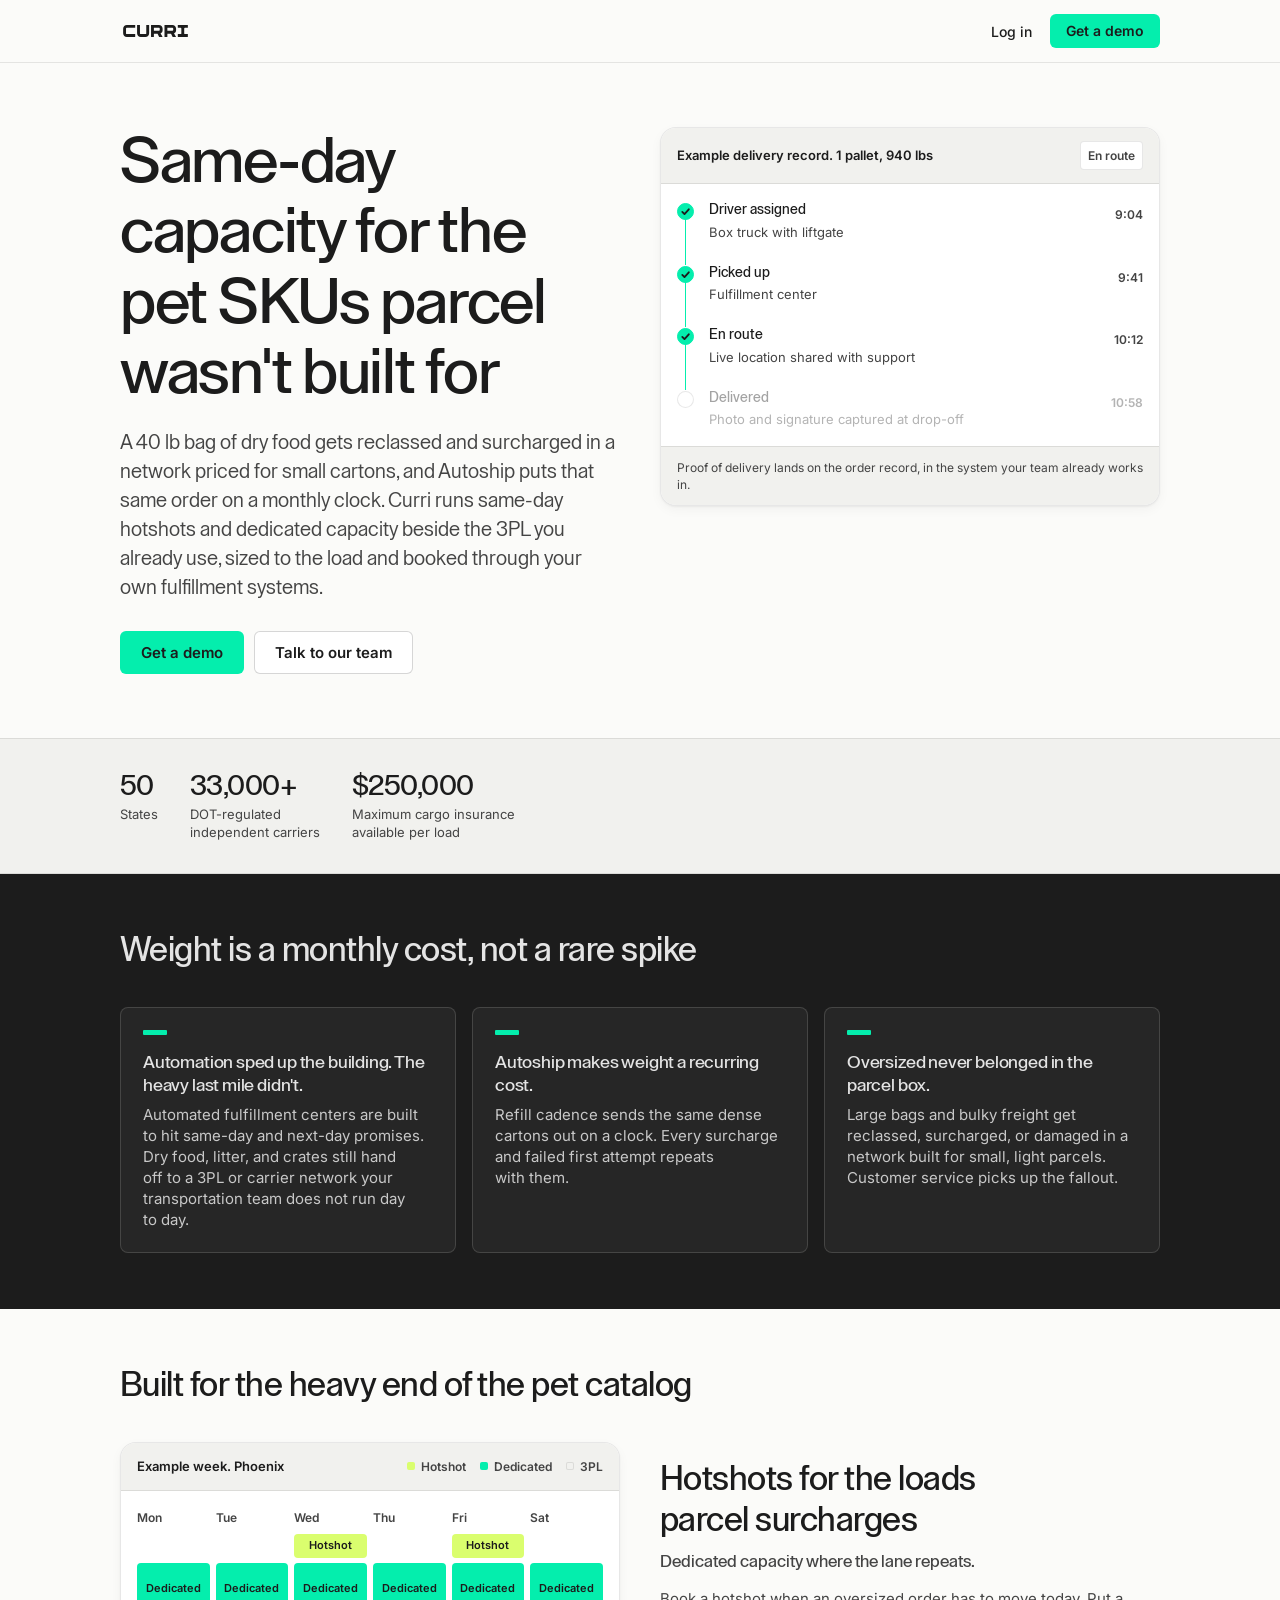
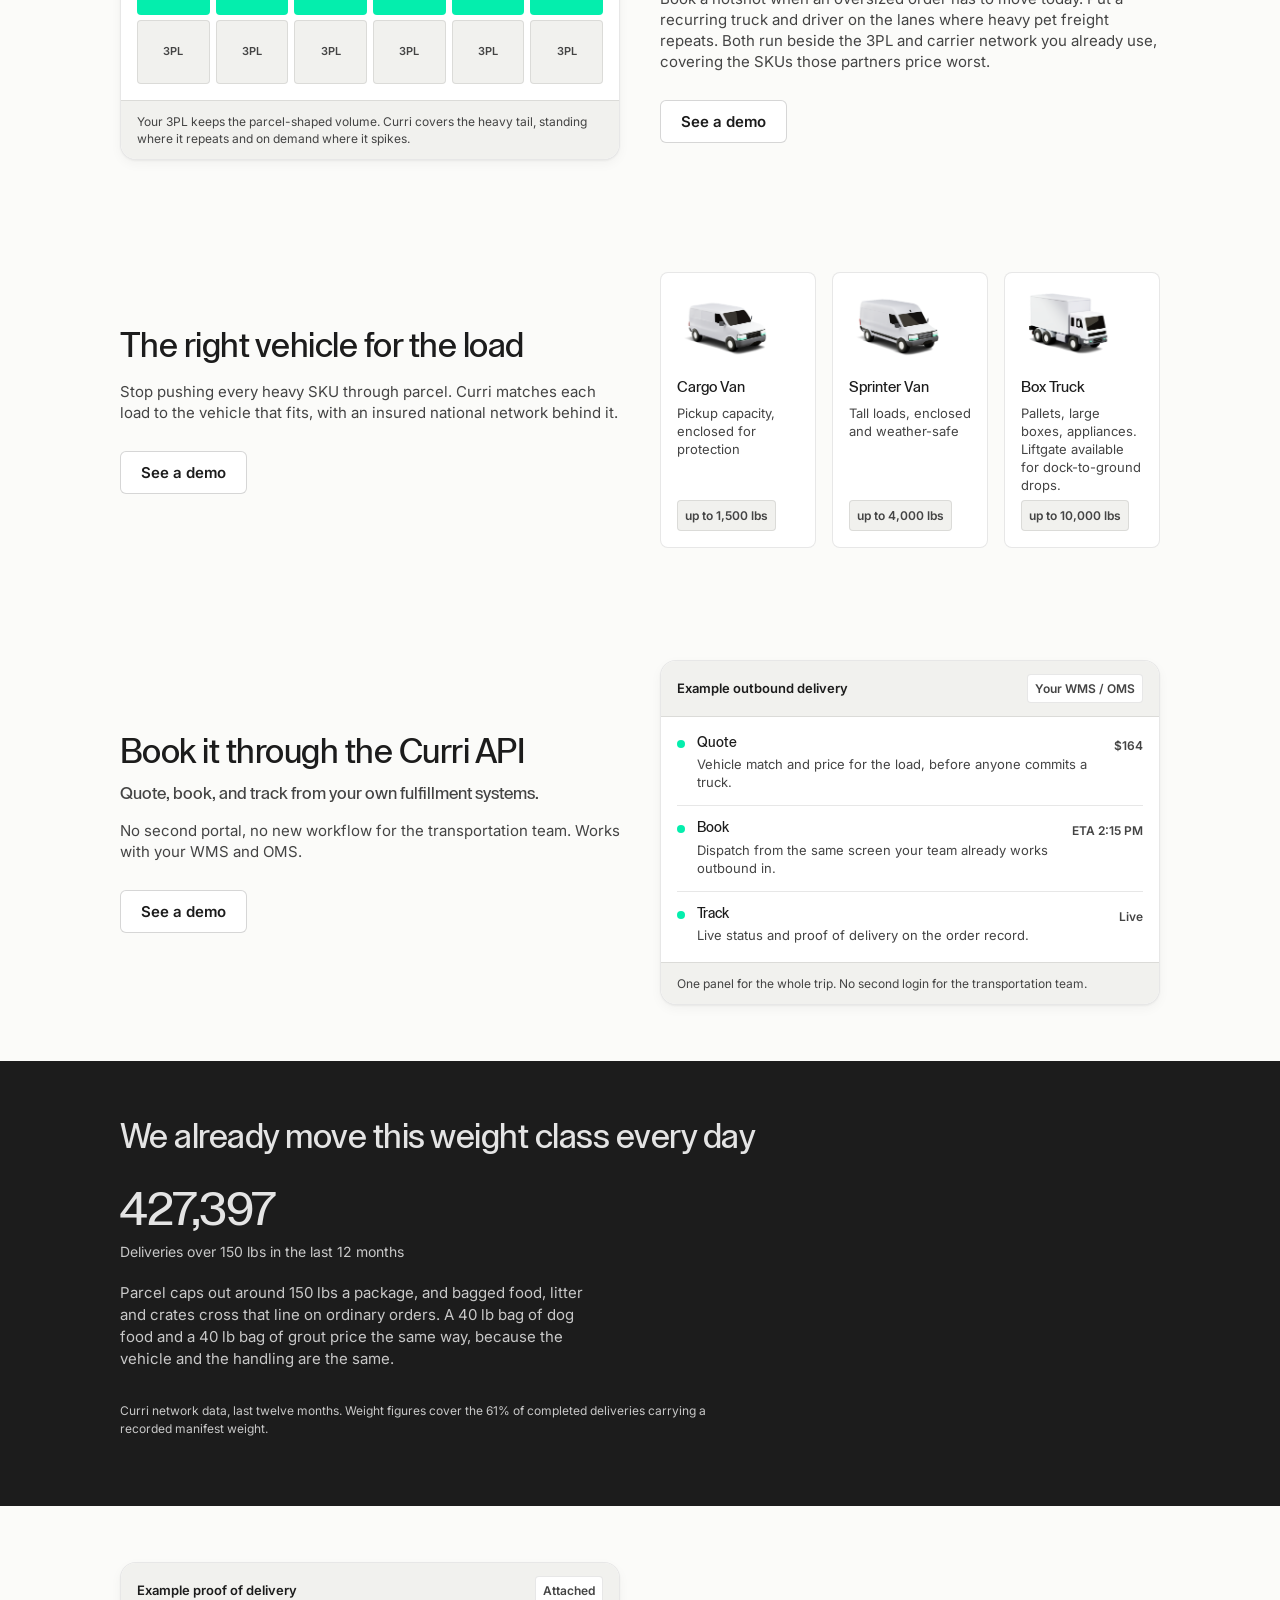
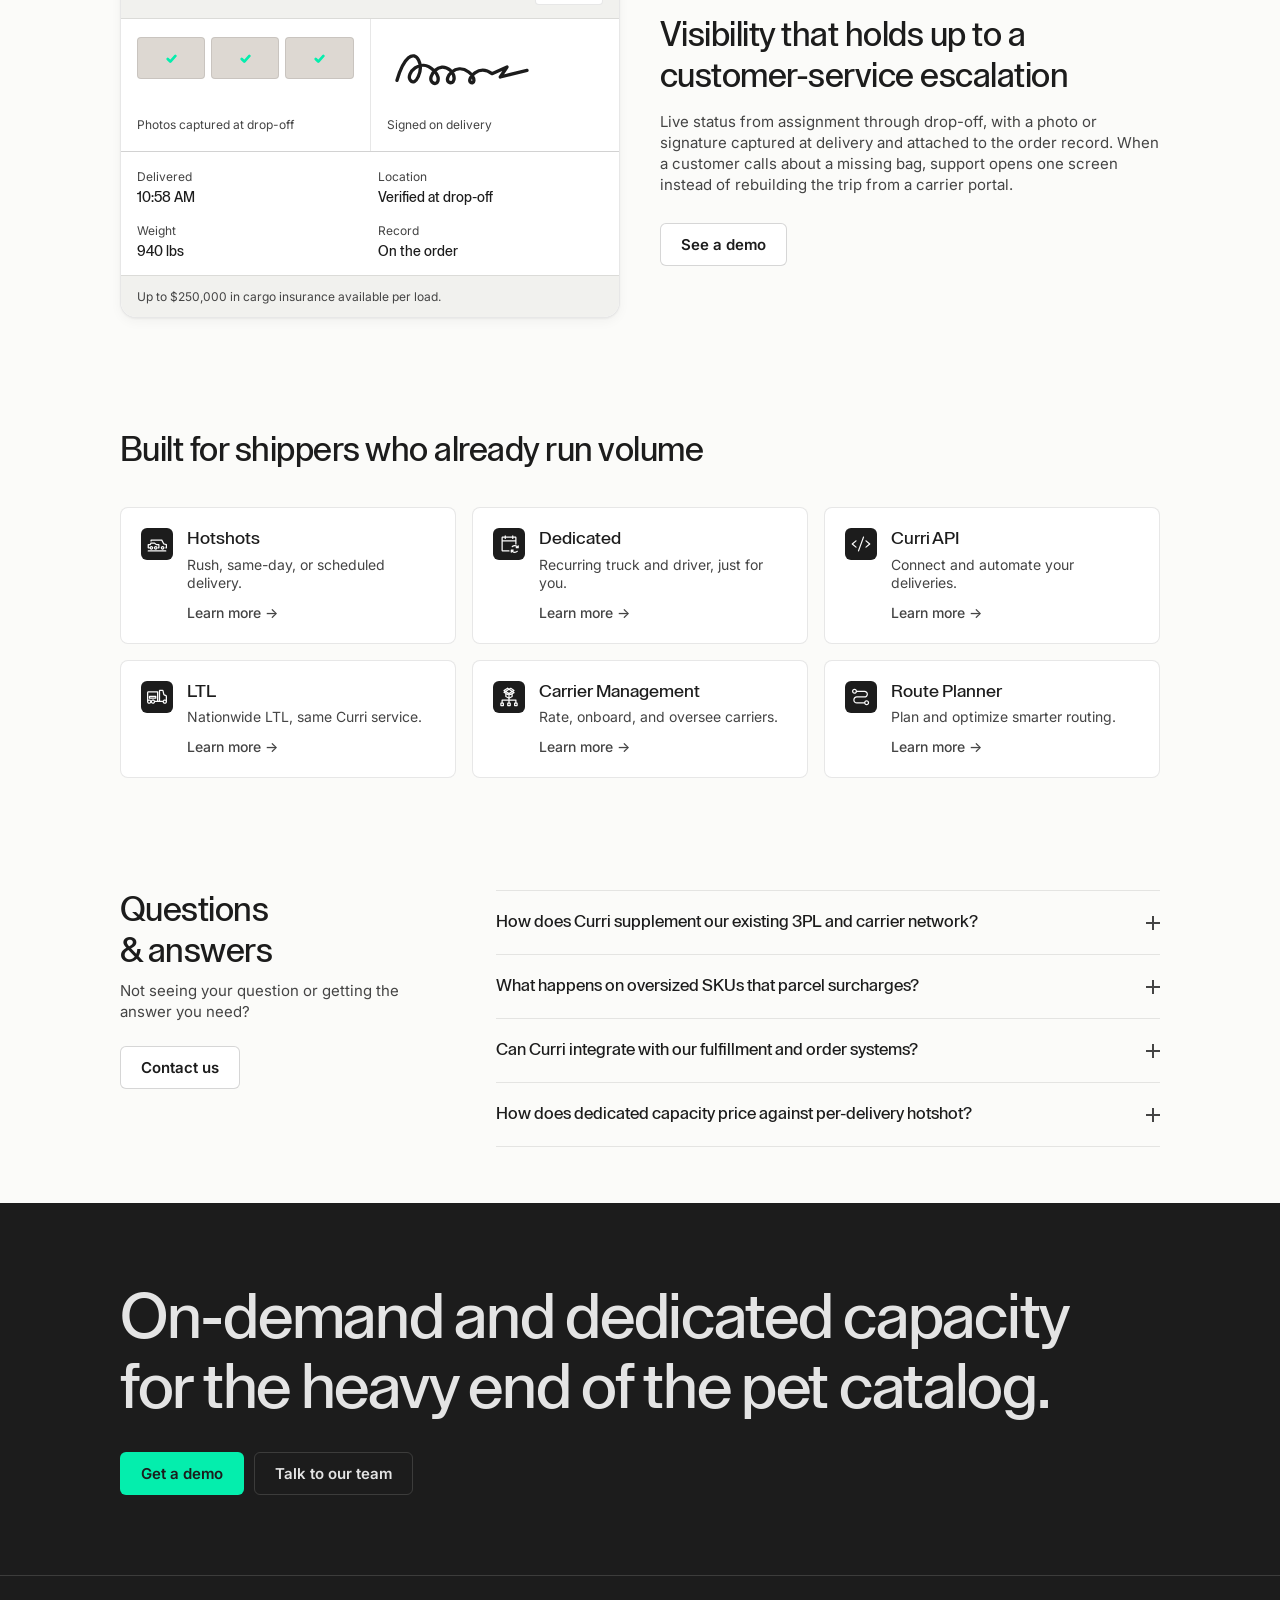
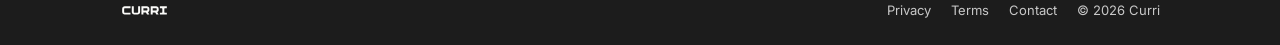
==== pet-ecommerce/index.html @ 0d507fca "Refocus the lander on three problems and three solutions Lead with Hotshots rather than Dedicated. N" ====
<!DOCTYPE html>
<html lang="en">
<head>
<meta charset="utf-8">
<meta name="viewport" content="width=device-width, initial-scale=1">
<meta name="robots" content="noindex, nofollow">
<title>Curri for pet e-commerce: capacity for dry food, litter, and crates</title>
<meta name="description" content="Hotshot and dedicated capacity beside your 3PL for dry food, litter, and crates. Curri sizes each load to the right vehicle and books through your own fulfillment systems.">
<link rel="preconnect" href="https://fonts.googleapis.com">
<link rel="preconnect" href="https://fonts.gstatic.com" crossorigin>
<link href="https://fonts.googleapis.com/css2?family=Inter:wght@400;500;600&display=swap" rel="stylesheet">
<link rel="stylesheet" href="../assets/curri.css?v=6">
<script>document.documentElement.classList.add('js');</script>
</head>
<body>

<header class="site-header">
  <div class="wrap">
    <img src="../assets/curri-logo-black.svg" alt="Curri" class="logo" />
    <div class="nav-right">
      <a href="#" class="nav-link">Log in</a>
      <a href="#demo" class="btn btn-primary btn-sm">Get a demo</a>
    </div>
  </div>
</header>

<main>

  <section class="hero wrap">
    <div class="reveal">
      <h1 class="h-display">Same-day capacity for the pet SKUs parcel wasn't built for</h1>
      <p class="lede">A 40 lb bag of dry food gets reclassed and surcharged in a network priced for small cartons, and Autoship puts that same order on a monthly clock. Curri runs same-day hotshots and dedicated capacity beside the 3PL you already use, sized to the load and booked through your own fulfillment systems.</p>
      <div class="cta-row">
        <a href="#demo" class="btn btn-primary">Get a demo</a>
        <a href="#demo" class="btn btn-secondary">Talk to our team</a>
      </div>
    </div>
    <div class="reveal" data-reveal-delay="100">
      <div class="panel delivery" data-delivery>
        <div class="panel-head">
          <span>Example delivery record. 1 pallet, 940 lbs</span>
          <span class="panel-tag delivery-state">Delivered</span>
        </div>
        <ol class="delivery-steps">
          <li class="dstep is-done">
            <span class="dmark"><svg viewBox="0 0 12 12" fill="none" stroke="currentColor" stroke-width="2" stroke-linecap="round" stroke-linejoin="round" aria-hidden="true"><path d="m2.5 6.4 2.4 2.4L9.6 3.6"/></svg></span>
            <span class="dtext"><span class="dtitle">Driver assigned</span><span class="dmeta">Box truck with liftgate</span></span>
            <span class="dtime">9:04</span>
          </li>
          <li class="dstep is-done">
            <span class="dmark"><svg viewBox="0 0 12 12" fill="none" stroke="currentColor" stroke-width="2" stroke-linecap="round" stroke-linejoin="round" aria-hidden="true"><path d="m2.5 6.4 2.4 2.4L9.6 3.6"/></svg></span>
            <span class="dtext"><span class="dtitle">Picked up</span><span class="dmeta">Fulfillment center</span></span>
            <span class="dtime">9:41</span>
          </li>
          <li class="dstep is-done">
            <span class="dmark"><svg viewBox="0 0 12 12" fill="none" stroke="currentColor" stroke-width="2" stroke-linecap="round" stroke-linejoin="round" aria-hidden="true"><path d="m2.5 6.4 2.4 2.4L9.6 3.6"/></svg></span>
            <span class="dtext"><span class="dtitle">En route</span><span class="dmeta">Live location shared with support</span></span>
            <span class="dtime">10:12</span>
          </li>
          <li class="dstep is-done">
            <span class="dmark"><svg viewBox="0 0 12 12" fill="none" stroke="currentColor" stroke-width="2" stroke-linecap="round" stroke-linejoin="round" aria-hidden="true"><path d="m2.5 6.4 2.4 2.4L9.6 3.6"/></svg></span>
            <span class="dtext"><span class="dtitle">Delivered</span><span class="dmeta">Photo and signature captured at drop-off</span></span>
            <span class="dtime">10:58</span>
          </li>
        </ol>
        <div class="panel-note">Proof of delivery lands on the order record, in the system your team already works in.</div>
      </div>
    </div>
  </section>

  <section class="trust">
    <div class="wrap">
      <div class="trust-figures reveal" data-reveal-delay="80">
        <div class="figure">
          <div class="n">50</div>
          <div class="l">States</div>
        </div>
        <div class="figure">
          <div class="n">33,000+</div>
          <div class="l">DOT-regulated<br>independent carriers</div>
        </div>
        <div class="figure">
          <div class="n">$250,000</div>
          <div class="l">Maximum cargo insurance<br>available per load</div>
        </div>
      </div>
    </div>
  </section>

  <section class="on-dark">
    <div class="wrap section">
      <h2 class="h-section reveal">Weight is a monthly cost, not a rare spike</h2>
      <div class="grid grid-3">
        <div class="card reveal" data-reveal-delay="80">
          <div class="rule"></div>
          <h3 class="h-card">Automation sped up the building. The heavy last mile didn't.</h3>
          <p class="body">Automated fulfillment centers are built to hit same-day and next-day promises. Dry food, litter, and crates still hand off to a 3PL or carrier network your transportation team does not run day to day.</p>
        </div>
        <div class="card reveal" data-reveal-delay="160">
          <div class="rule"></div>
          <h3 class="h-card">Autoship makes weight a recurring cost.</h3>
          <p class="body">Refill cadence sends the same dense cartons out on a clock. Every surcharge and failed first attempt repeats with them.</p>
        </div>
        <div class="card reveal" data-reveal-delay="240">
          <div class="rule"></div>
          <h3 class="h-card">Oversized never belonged in the parcel box.</h3>
          <p class="body">Large bags and bulky freight get reclassed, surcharged, or damaged in a network built for small, light parcels. Customer service picks up the fallout.</p>
        </div>
      </div>
    </div>
  </section>

  <section class="wrap section-lead">
    <h2 class="h-section reveal">Built for the heavy end of the pet catalog</h2>
  </section>

  <section class="wrap section-follow">
    <div class="split reverse">
      <div class="split-copy reveal">
        <h3 class="h-section">Hotshots for the loads parcel surcharges</h3>
        <p class="subline">Dedicated capacity where the lane repeats.</p>
        <p class="body">Book a hotshot when an oversized order has to move today. Put a recurring truck and driver on the lanes where heavy pet freight repeats. Both run beside the 3PL and carrier network you already use, covering the SKUs those partners price worst.</p>
        <div class="cta-row">
          <a href="#demo" class="btn btn-secondary">See a demo</a>
        </div>
      </div>
      <div class="split-media reveal" data-reveal-delay="100">
        <div class="panel">
          <div class="panel-head">
            <span>Example week. Phoenix</span>
            <span class="legend">
              <span><span class="dot dot-extra"></span>Hotshot</span>
              <span><span class="dot dot-base"></span>Dedicated</span>
              <span><span class="dot dot-muted"></span>3PL</span>
            </span>
          </div>
          <div class="schedule">
            <div class="day">
              <div class="d-label">Mon</div>
              <div class="bars"><div class="bar bar-base">Dedicated</div><div class="bar bar-muted">3PL</div></div>
            </div>
            <div class="day">
              <div class="d-label">Tue</div>
              <div class="bars"><div class="bar bar-base">Dedicated</div><div class="bar bar-muted">3PL</div></div>
            </div>
            <div class="day">
              <div class="d-label">Wed</div>
              <div class="bars"><div class="bar bar-extra">Hotshot</div><div class="bar bar-base">Dedicated</div><div class="bar bar-muted">3PL</div></div>
            </div>
            <div class="day">
              <div class="d-label">Thu</div>
              <div class="bars"><div class="bar bar-base">Dedicated</div><div class="bar bar-muted">3PL</div></div>
            </div>
            <div class="day">
              <div class="d-label">Fri</div>
              <div class="bars"><div class="bar bar-extra">Hotshot</div><div class="bar bar-base">Dedicated</div><div class="bar bar-muted">3PL</div></div>
            </div>
            <div class="day">
              <div class="d-label">Sat</div>
              <div class="bars"><div class="bar bar-base">Dedicated</div><div class="bar bar-muted">3PL</div></div>
            </div>
          </div>
          <div class="panel-note">Your 3PL keeps the parcel-shaped volume. Curri covers the heavy tail, standing where it repeats and on demand where it spikes.</div>
        </div>
      </div>
    </div>
  </section>

  <section class="wrap section">
    <div class="split">
      <div class="split-copy reveal">
        <h3 class="h-section">The right vehicle for the load</h3>
        <p class="body">Stop pushing every heavy SKU through parcel. Curri matches each load to the vehicle that fits, with an insured national network behind it.</p>
        <div class="cta-row">
          <a href="#demo" class="btn btn-secondary">See a demo</a>
        </div>
      </div>
      <div class="split-media">
        <div class="grid fleet-grid">
          <div class="fleet-card reveal" data-reveal-delay="80">
            <img class="veh" src="../assets/vehicles/van.png" alt="Cargo Van" width="500" height="500" loading="lazy" decoding="async" />
            <div class="n">Cargo Van</div>
            <div class="d">Pickup capacity, enclosed for protection</div>
            <div class="cap">up to 1,500 lbs</div>
          </div>
          <div class="fleet-card reveal" data-reveal-delay="140">
            <img class="veh" src="../assets/vehicles/sprinter.png" alt="Sprinter Van" width="500" height="500" loading="lazy" decoding="async" />
            <div class="n">Sprinter Van</div>
            <div class="d">Tall loads, enclosed and weather-safe</div>
            <div class="cap">up to 4,000 lbs</div>
          </div>
          <div class="fleet-card reveal" data-reveal-delay="200">
            <img class="veh" src="../assets/vehicles/boxtruck.png" alt="Box Truck" width="500" height="500" loading="lazy" decoding="async" />
            <div class="n">Box Truck</div>
            <div class="d">Pallets, large boxes, appliances. Liftgate available for dock-to-ground drops.</div>
            <div class="cap">up to 10,000 lbs</div>
          </div>
        </div>
      </div>
    </div>
  </section>

  <section class="wrap section">
    <div class="split">
      <div class="split-copy reveal">
        <h3 class="h-section">Book it through the Curri API</h3>
        <p class="subline">Quote, book, and track from your own fulfillment systems.</p>
        <p class="body">No second portal, no new workflow for the transportation team. Works with your WMS and OMS.</p>
        <div class="cta-row">
          <a href="#demo" class="btn btn-secondary">See a demo</a>
        </div>
      </div>
      <div class="split-media reveal" data-reveal-delay="100">
        <div class="panel">
          <div class="panel-head">
            <span>Example outbound delivery</span>
            <span class="panel-tag">Your WMS / OMS</span>
          </div>
          <div class="panel-body">
            <div class="flow-row">
              <span class="marker"></span>
              <div class="step">
                <div class="step-n">Quote</div>
                <div class="step-d">Vehicle match and price for the load, before anyone commits a truck.</div>
              </div>
              <div class="step-m">$164</div>
            </div>
            <div class="flow-row">
              <span class="marker"></span>
              <div class="step">
                <div class="step-n">Book</div>
                <div class="step-d">Dispatch from the same screen your team already works outbound in.</div>
              </div>
              <div class="step-m">ETA 2:15 PM</div>
            </div>
            <div class="flow-row">
              <span class="marker"></span>
              <div class="step">
                <div class="step-n">Track</div>
                <div class="step-d">Live status and proof of delivery on the order record.</div>
              </div>
              <div class="step-m">Live</div>
            </div>
          </div>
          <div class="panel-note">One panel for the whole trip. No second login for the transportation team.</div>
        </div>
      </div>
    </div>
  </section>

  <section class="on-dark">
    <div class="wrap section">
      <h2 class="h-section reveal">We already move this weight class every day</h2>
      <div class="proof-lead reveal" data-reveal-delay="80">
        <div class="n" data-countup>428,744</div>
        <div class="l">Deliveries over 150 lbs in the last 12 months</div>
      </div>

      <p class="proof-why reveal" data-reveal-delay="140">Parcel caps out around 150 lbs a package, and bagged food, litter and crates cross that line on ordinary orders. A 40 lb bag of dog food and a 40 lb bag of grout price the same way, because the vehicle and the handling are the same.</p>

      <p class="footnote reveal" data-reveal-delay="200">Curri network data, last twelve months. Weight figures cover the 61% of completed deliveries carrying a recorded manifest weight.</p>
    </div>
  </section>

  <section class="wrap section">
    <div class="split reverse">
      <div class="split-copy reveal">
        <h2 class="h-section">Visibility that holds up to a customer-service escalation</h2>
        <p class="body">Live status from assignment through drop-off, with a photo or signature captured at delivery and attached to the order record. When a customer calls about a missing bag, support opens one screen instead of rebuilding the trip from a carrier portal.</p>
        <div class="cta-row">
          <a href="#demo" class="btn btn-secondary">See a demo</a>
        </div>
      </div>
      <div class="split-media reveal" data-reveal-delay="100">
        <div class="panel">
          <div class="panel-head">
            <span>Example proof of delivery</span>
            <span class="panel-tag">Attached</span>
          </div>
          <div class="pod">
            <div class="pod-shot">
              <div class="pod-tiles">
                <span class="pod-tile"><svg viewBox="0 0 12 12" fill="none" stroke="currentColor" stroke-width="2.5" stroke-linecap="round" stroke-linejoin="round" aria-hidden="true"><path d="m2.5 6.4 2.4 2.4L9.6 3.6"/></svg></span>
                <span class="pod-tile"><svg viewBox="0 0 12 12" fill="none" stroke="currentColor" stroke-width="2.5" stroke-linecap="round" stroke-linejoin="round" aria-hidden="true"><path d="m2.5 6.4 2.4 2.4L9.6 3.6"/></svg></span>
                <span class="pod-tile"><svg viewBox="0 0 12 12" fill="none" stroke="currentColor" stroke-width="2.5" stroke-linecap="round" stroke-linejoin="round" aria-hidden="true"><path d="m2.5 6.4 2.4 2.4L9.6 3.6"/></svg></span>
              </div>
              <span>Photos captured at drop-off</span>
            </div>
            <div class="pod-sign">
              <svg class="pod-scrawl" viewBox="0 0 90 34" fill="none" stroke="currentColor" stroke-width="2" stroke-linecap="round" stroke-linejoin="round" aria-hidden="true">
                <path d="M 6 26 C 10 12, 16 8, 19 14 C 22 20, 17 30, 14 26 C 11 22, 20 12, 28 20 C 33 25, 30 30, 27 27 C 24 24, 31 14, 38 20 C 42 24, 40 29, 37 27 C 34 25, 41 15, 49 21 C 54 25, 52 29, 50 27 C 48 25, 55 16, 63 22 L 72 18 L 68 24 L 84 20"/>
              </svg>
              <span>Signed on delivery</span>
            </div>
          </div>
          <dl class="pod-meta">
            <div><dt>Delivered</dt><dd>10:58 AM</dd></div>
            <div><dt>Location</dt><dd>Verified at drop-off</dd></div>
            <div><dt>Weight</dt><dd>940 lbs</dd></div>
            <div><dt>Record</dt><dd>On the order</dd></div>
          </dl>
          <div class="panel-note">Up to $250,000 in cargo insurance available per load.</div>
        </div>
      </div>
    </div>
  </section>

  <section class="wrap section">
    <h2 class="h-section reveal">Built for shippers who already run volume</h2>
    <div class="grid grid-3">
      <a href="https://www.curri.com/hotshots" class="product-card reveal">
        <span class="product-icon"><img src="../assets/icons/hotshots.svg" alt="" width="20" height="20" loading="lazy" /></span>
        <span class="product-body">
          <span class="n">Hotshots</span>
          <span class="d">Rush, same-day, or scheduled delivery.</span>
          <span class="go">Learn more &rarr;</span>
        </span>
      </a>
      <a href="https://www.curri.com/dedicated" class="product-card reveal" data-reveal-delay="60">
        <span class="product-icon"><img src="../assets/icons/dedicated.svg" alt="" width="20" height="20" loading="lazy" /></span>
        <span class="product-body">
          <span class="n">Dedicated</span>
          <span class="d">Recurring truck and driver, just for you.</span>
          <span class="go">Learn more &rarr;</span>
        </span>
      </a>
      <a href="https://www.curri.com/apps" class="product-card reveal" data-reveal-delay="100">
        <span class="product-icon"><img src="../assets/icons/api.svg" alt="" width="20" height="20" loading="lazy" /></span>
        <span class="product-body">
          <span class="n">Curri API</span>
          <span class="d">Connect and automate your deliveries.</span>
          <span class="go">Learn more &rarr;</span>
        </span>
      </a>
      <a href="https://www.curri.com/ltl" class="product-card reveal" data-reveal-delay="140">
        <span class="product-icon"><img src="../assets/icons/ltl.svg" alt="" width="20" height="20" loading="lazy" /></span>
        <span class="product-body">
          <span class="n">LTL</span>
          <span class="d">Nationwide LTL, same Curri service.</span>
          <span class="go">Learn more &rarr;</span>
        </span>
      </a>
      <a href="https://www.curri.com/carrier-management" class="product-card reveal" data-reveal-delay="180">
        <span class="product-icon"><img src="../assets/icons/carrier-management.svg" alt="" width="20" height="20" loading="lazy" /></span>
        <span class="product-body">
          <span class="n">Carrier Management</span>
          <span class="d">Rate, onboard, and oversee carriers.</span>
          <span class="go">Learn more &rarr;</span>
        </span>
      </a>
      <a href="https://www.curri.com/route-planner" class="product-card reveal" data-reveal-delay="220">
        <span class="product-icon"><img src="../assets/icons/route-planner.svg" alt="" width="20" height="20" loading="lazy" /></span>
        <span class="product-body">
          <span class="n">Route Planner</span>
          <span class="d">Plan and optimize smarter routing.</span>
          <span class="go">Learn more &rarr;</span>
        </span>
      </a>
    </div>
  </section>

  <section class="wrap section">
    <div class="faq">
      <div class="faq-intro reveal">
        <h2 class="h-section">Questions &amp; answers</h2>
        <p class="body">Not seeing your question or getting the answer you need?</p>
        <div class="cta-row">
          <a href="#demo" class="btn btn-secondary">Contact us</a>
        </div>
      </div>
      <div class="faq-list reveal" data-reveal-delay="80">
        <div class="faq-item">
          <button type="button" class="faq-q" aria-expanded="false">
            <span>How does Curri supplement our existing 3PL and carrier network?</span>
            <span class="faq-sign" aria-hidden="true"></span>
          </button>
          <p class="faq-a">Curri sits beside what you already run. Use on-demand for overflow and odd-size SKUs your parcel or LTL partners price poorly, and dedicated trucks on lanes where volume is steady. You keep the 3PL relationships and stop forcing every heavy carton through them.</p>
        </div>
        <div class="faq-item">
          <button type="button" class="faq-q" aria-expanded="false">
            <span>What happens on oversized SKUs that parcel surcharges?</span>
            <span class="faq-sign" aria-hidden="true"></span>
          </button>
          <p class="faq-a">Those loads move on the vehicle that fits, from cargo van to box truck with liftgate, instead of a parcel product that reclasses them. You get a quote and ETA before the truck rolls, and proof of delivery when it lands, so support is not rebuilding the trip from carrier portals.</p>
        </div>
        <div class="faq-item">
          <button type="button" class="faq-q" aria-expanded="false">
            <span>Can Curri integrate with our fulfillment and order systems?</span>
            <span class="faq-sign" aria-hidden="true"></span>
          </button>
          <p class="faq-a">Yes. Quote, book, and track from inside your fulfillment and order systems, so the team is not jumping to another portal. Your stack stays the front door and Curri runs behind it.</p>
        </div>
        <div class="faq-item">
          <button type="button" class="faq-q" aria-expanded="false">
            <span>How does dedicated capacity price against per-delivery hotshot?</span>
            <span class="faq-sign" aria-hidden="true"></span>
          </button>
          <p class="faq-a">Hotshots cover surge and one-off heavy moves. Dedicated covers forecastable volume with a recurring truck and driver on the lanes where cost per delivery is worst. Dedicated costs more for speed and exclusivity. Most teams run both, with dedicated as the baseline and hotshots on top when a market spikes.</p>
        </div>
      </div>
    </div>
  </section>

  <section id="demo" class="on-dark closing">
    <div class="wrap">
      <h2 class="h-display reveal">On-demand and dedicated capacity for the heavy end of the pet catalog.</h2>
      <div class="cta-row reveal" data-reveal-delay="140">
        <a href="#" class="btn btn-primary">Get a demo</a>
        <a href="#" class="btn btn-secondary-dark">Talk to our team</a>
      </div>
    </div>
    <div class="site-footer">
      <div class="wrap">
        <img src="../assets/curri-logo-white.svg" alt="Curri" class="footer-logo" />
        <div class="footer-links">
          <a href="#">Privacy</a>
          <a href="#">Terms</a>
          <a href="#">Contact</a>
          <span>&copy; 2026 Curri</span>
        </div>
      </div>
    </div>
  </section>

</main>

<script src="../assets/curri.js?v=6"></script>
</body>
</html>
---- assets/curri.css ----
/* Curri landing page system.
 * Values follow brand.curri.com: two text colors per surface, teal never on
 * text, no eyebrow labels, no tracked-out type. */

@font-face {
  font-family: 'Lay Grotesk';
  src: url('./fonts/LayGrotesk-Regular.woff2') format('woff2');
  font-weight: 400;
  font-style: normal;
  font-display: swap;
}

@font-face {
  font-family: 'Lay Grotesk';
  src: url('./fonts/LayGrotesk-Medium.woff2') format('woff2');
  font-weight: 500;
  font-style: normal;
  font-display: swap;
}

@font-face {
  font-family: 'Lay Grotesk';
  src: url('./fonts/LayGrotesk-Semibold.woff2') format('woff2');
  font-weight: 600;
  font-style: normal;
  font-display: swap;
}

:root {
  --drywall: #FBFBF9;
  --blacktop: #1C1C1C;
  --teal: #04EEAD;
  --hivis: #DAFE6E;
  --cement: #8E7D6A;

  --surface: #FFFFFF;
  --surface-sunken: #F1F1EE;
  --surface-dark-raised: #262626;
  --hairline: rgba(28, 28, 28, 0.10);
  --hairline-dark: rgba(251, 251, 249, 0.14);

  --text-header: #1C1C1C;
  --text-body: #444444;
  --text-header-dark: #E4E4E4;
  --text-body-dark: #C8C8C8;

  --font-display: 'Lay Grotesk', 'Helvetica Neue', Arial, sans-serif;
  --font-body: 'Inter', system-ui, sans-serif;

  --wrap: 1088px;
  --gutter: 24px;
  --section-y: 56px;
  --radius: 16px;
  --radius-sm: 8px;
  --shadow: 0 1px 2px rgba(28, 28, 28, 0.05), 0 4px 12px rgba(28, 28, 28, 0.04);
}

* {
  box-sizing: border-box;
}

html {
  scroll-behavior: smooth;
}

body {
  margin: 0;
  background: var(--drywall);
  color: var(--text-header);
  font-family: var(--font-body);
  font-size: 15px;
  line-height: 21px;
  -webkit-font-smoothing: antialiased;
}

img {
  max-width: 100%;
}

a {
  color: var(--text-header);
  text-decoration: none;
}

h1, h2, h3 {
  font-family: var(--font-display);
  font-weight: 500;
  color: var(--text-header);
}

.wrap {
  max-width: var(--wrap);
  margin: 0 auto;
  padding-left: var(--gutter);
  padding-right: var(--gutter);
}

.section {
  padding-top: var(--section-y);
  padding-bottom: var(--section-y);
}

/* Keep anchor targets clear of the sticky header. */
section[id] {
  scroll-margin-top: 72px;
}

/* Display type. Negative tracking at display sizes only; never tracked out. */
.h-display {
  margin: 0;
  font-size: clamp(38px, 5.4vw, 64px);
  line-height: 1.1;
  letter-spacing: -0.02em;
  text-wrap: balance;
}

.h-section {
  margin: 0;
  font-size: clamp(26px, 3.2vw, 34px);
  line-height: 1.2;
  letter-spacing: -0.015em;
  text-wrap: balance;
}

.h-card {
  margin: 0;
  font-size: 18px;
  line-height: 1.25;
  letter-spacing: -0.01em;
}

/* Lay Grotesk carries large body copy; Inter handles the rest. */
.lede {
  margin: 20px 0 0;
  font-family: var(--font-display);
  font-weight: 400;
  font-size: clamp(17px, 1.6vw, 20px);
  line-height: 1.45;
  color: var(--text-body);
  max-width: 46ch;
  text-wrap: pretty;
}

.body {
  margin: 0;
  font-size: 15px;
  line-height: 21px;
  color: var(--text-body);
  text-wrap: pretty;
}

.on-dark {
  background: var(--blacktop);
  color: var(--text-header-dark);
}

.on-dark h1,
.on-dark h2,
.on-dark h3 {
  color: var(--text-header-dark);
}

.on-dark .body,
.on-dark .lede {
  color: var(--text-body-dark);
}

/* Buttons. Teal is a fill here, never type. */
.btn {
  display: inline-flex;
  align-items: center;
  gap: 8px;
  font-family: var(--font-body);
  font-size: 15px;
  font-weight: 600;
  line-height: 1;
  padding: 13px 20px;
  border-radius: 6px;
  border: 1px solid transparent;
  white-space: nowrap;
  cursor: pointer;
  transition: background-color 150ms ease-out, border-color 150ms ease-out;
}

.btn-primary {
  background: var(--teal);
  color: var(--blacktop);
}

.btn-primary:hover {
  background: #00d99d;
  color: var(--blacktop);
}

.btn-secondary {
  background: var(--surface);
  color: var(--text-header);
  border-color: rgba(28, 28, 28, 0.18);
}

.btn-secondary:hover {
  background: #F2F2EF;
}

.btn-secondary-dark {
  background: transparent;
  color: var(--text-header-dark);
  border-color: var(--hairline-dark);
}

.btn-secondary-dark:hover {
  background: var(--surface-dark-raised);
  color: var(--text-header-dark);
}

.btn-sm {
  padding: 9px 15px;
  font-size: 14px;
}

.cta-row {
  display: flex;
  flex-wrap: wrap;
  gap: 10px;
  margin-top: 28px;
}

/* Header */
.site-header {
  position: sticky;
  top: 0;
  z-index: 30;
  background: rgba(251, 251, 249, 0.92);
  backdrop-filter: blur(8px);
  border-bottom: 1px solid var(--hairline);
  transition: box-shadow 200ms ease-out;
}

.site-header.is-stuck {
  box-shadow: var(--shadow);
}

.site-header .wrap {
  padding-top: 14px;
  padding-bottom: 14px;
  display: flex;
  align-items: center;
  justify-content: space-between;
  gap: 24px;
}

/* Clearspace around the wordmark is the height of its own "i" — ~10% of the
 * mark's height. Padding here keeps that clear at the sticky edge. */
.logo {
  height: 20px;
  width: auto;
  display: block;
  padding: 2px 0;
}

.nav-right {
  display: flex;
  align-items: center;
  gap: 18px;
}

.nav-link {
  font-size: 14px;
  font-weight: 500;
  color: var(--text-header);
}

/* Hero */
.hero {
  display: grid;
  grid-template-columns: 1fr;
  gap: 40px;
  align-items: center;
  padding-top: 64px;
  padding-bottom: 64px;
}

@media (min-width: 900px) {
  .hero {
    grid-template-columns: 1fr 1fr;
    align-items: start;
  }
}

.media {
  position: relative;
  width: 100%;
  aspect-ratio: 639 / 464;
  border-radius: var(--radius);
  overflow: hidden;
  border: 1px solid var(--hairline);
  background: var(--surface-sunken);
}

.hero .media {
  aspect-ratio: 751 / 464;
}

.media-note {
  position: absolute;
  inset: 0;
  display: flex;
  flex-direction: column;
  align-items: center;
  justify-content: center;
  gap: 8px;
  padding: 28px;
  text-align: center;
  color: var(--text-body);
  font-size: 13px;
  line-height: 19px;
}

/* Trust strip */
.trust {
  background: var(--surface-sunken);
  border-top: 1px solid var(--hairline);
  border-bottom: 1px solid var(--hairline);
}

.trust .wrap {
  padding-top: 32px;
  padding-bottom: 32px;
  display: flex;
  flex-wrap: wrap;
  align-items: center;
  justify-content: space-between;
  gap: 24px;
}

.trust-claim {
  font-family: var(--font-display);
  font-weight: 500;
  font-size: clamp(18px, 2vw, 22px);
  line-height: 1.3;
  letter-spacing: -0.01em;
  max-width: 34ch;
}

.trust-figures {
  display: flex;
  flex-wrap: wrap;
  gap: 32px;
}

.figure .n {
  font-family: var(--font-display);
  font-weight: 500;
  font-size: 28px;
  line-height: 1.1;
  letter-spacing: -0.02em;
}

.figure .l {
  margin-top: 4px;
  font-size: 13px;
  line-height: 18px;
  color: var(--text-body);
}

/* Card grids */
.grid {
  display: grid;
  gap: 16px;
  margin-top: 36px;
}

.grid-3 {
  grid-template-columns: repeat(auto-fit, minmax(260px, 1fr));
}

.grid-4 {
  grid-template-columns: repeat(auto-fit, minmax(200px, 1fr));
}

.card {
  background: var(--surface);
  border: 1px solid var(--hairline);
  border-radius: var(--radius-sm);
  padding: 22px;
}

.on-dark .card {
  background: var(--surface-dark-raised);
  border-color: var(--hairline-dark);
}

.card .h-card + .body {
  margin-top: 8px;
}

.rule {
  width: 24px;
  height: 5px;
  border-radius: 1px;
  background: var(--teal);
  margin-bottom: 16px;
}

/* Two-column content blocks */
.split {
  display: grid;
  grid-template-columns: 1fr;
  gap: 40px;
  align-items: center;
}

@media (min-width: 900px) {
  .split {
    grid-template-columns: 1fr 1fr;
  }

  .split.reverse .split-media {
    order: -1;
  }
}

.split-copy .body {
  margin-top: 14px;
}

/* Product name under a block heading, e.g. "Curri Dedicated". Reads as a
 * definition of the product, not an eyebrow, so it sits below the heading. */
.split-copy .subline {
  margin: 10px 0 0;
  font-family: var(--font-display);
  font-weight: 500;
  font-size: 17px;
  line-height: 1.35;
  color: var(--text-body);
}

/* Group heading above the three solution blocks, plus the first block beneath
 * it. Together they span one section's worth of padding, so the heading does
 * not float in the middle of a full gap. */
.section-lead {
  padding-top: var(--section-y);
  padding-bottom: 36px;
}

.section-follow {
  padding-bottom: var(--section-y);
}

/* Fleet cards. Three across inside the split's media column, stacking to two
 * and then one as the column narrows. */
.fleet-grid {
  margin-top: 0;
  grid-template-columns: repeat(3, 1fr);
}

@media (max-width: 1080px) {
  .fleet-grid {
    grid-template-columns: repeat(auto-fit, minmax(180px, 1fr));
  }
}

.fleet-card {
  background: var(--surface);
  border: 1px solid var(--hairline);
  border-radius: var(--radius-sm);
  padding: 16px;
  display: flex;
  flex-direction: column;
  gap: 6px;
  min-height: 140px;
}

/* Curri's own vehicle renders, copied from the marketing site rather than
 * redrawn. The source art is square with generous padding, so it is scaled up
 * and clipped to fill the card's image band. */
.veh {
  display: block;
  width: 118px;
  height: 88px;
  object-fit: cover;
  object-position: center 52%;
  margin: -6px 0 2px -10px;
}

.fleet-card .n {
  font-family: var(--font-display);
  font-weight: 500;
  font-size: 15px;
  line-height: 1.25;
}

.fleet-card .d {
  font-size: 13px;
  line-height: 18px;
  color: var(--text-body);
  flex: 1;
}

.fleet-card .cap {
  font-size: 12px;
  font-weight: 600;
  color: var(--text-body);
  background: var(--surface-sunken);
  border: 1px solid var(--hairline);
  border-radius: 4px;
  padding: 4px 7px;
  align-self: flex-start;
  white-space: nowrap;
}

/* Product surfaces — schedule + booking flow mocks */
.panel {
  background: var(--surface);
  border: 1px solid var(--hairline);
  border-radius: var(--radius);
  overflow: hidden;
  box-shadow: var(--shadow);
}

.panel-head {
  display: flex;
  align-items: center;
  justify-content: space-between;
  gap: 12px;
  flex-wrap: wrap;
  padding: 13px 16px;
  border-bottom: 1px solid var(--hairline);
  background: var(--surface-sunken);
  font-size: 13px;
  font-weight: 600;
}

.panel-tag {
  font-size: 12px;
  font-weight: 600;
  color: var(--text-body);
  background: var(--surface);
  border: 1px solid var(--hairline);
  border-radius: 4px;
  padding: 3px 7px;
  white-space: nowrap;
}

.panel-body {
  padding: 4px 16px;
}

.flow-row {
  display: flex;
  align-items: flex-start;
  gap: 12px;
  padding: 14px 0;
  border-bottom: 1px solid var(--hairline);
}

.flow-row:last-of-type {
  border-bottom: 0;
}

.flow-row .step {
  flex: 1;
  min-width: 0;
}

.flow-row .step-n {
  font-family: var(--font-display);
  font-weight: 500;
  font-size: 14px;
  line-height: 1.25;
}

.flow-row .step-d {
  margin-top: 3px;
  font-size: 13px;
  line-height: 18px;
  color: var(--text-body);
}

.flow-row .step-m {
  font-size: 12px;
  font-weight: 600;
  color: var(--text-body);
  white-space: nowrap;
}

.marker {
  width: 8px;
  height: 8px;
  border-radius: 999px;
  background: var(--teal);
  flex: 0 0 auto;
  margin-top: 5px;
}

.panel-note {
  padding: 12px 16px;
  font-size: 12px;
  line-height: 17px;
  color: var(--text-body);
  border-top: 1px solid var(--hairline);
  background: var(--surface-sunken);
}

/* Dedicated week schedule */
.schedule {
  display: grid;
  grid-template-columns: repeat(6, minmax(0, 1fr));
  gap: 6px;
  padding: 16px;
}

.day .d-label {
  font-size: 12px;
  font-weight: 600;
  color: var(--text-body);
  margin-bottom: 6px;
}

.day {
  display: flex;
  flex-direction: column;
}

/* Bars hang from the bottom of the column so the 3PL baseline lines up across
 * the week and Curri's capacity reads as stacked on top of it. */
.day .bars {
  display: flex;
  flex-direction: column;
  gap: 5px;
  margin-top: auto;
}

.bar {
  border-radius: 4px;
  display: flex;
  align-items: center;
  justify-content: center;
  font-size: 11px;
  font-weight: 600;
  transform: scaleY(0);
  transform-origin: bottom center;
  transition: transform 500ms cubic-bezier(0.22, 0.61, 0.36, 1);
}

.is-visible .bar {
  transform: scaleY(1);
}

/* Bars grow left to right across the week. */
.day:nth-child(2) .bar { transition-delay: 60ms; }
.day:nth-child(3) .bar { transition-delay: 120ms; }
.day:nth-child(4) .bar { transition-delay: 180ms; }
.day:nth-child(5) .bar { transition-delay: 240ms; }
.day:nth-child(6) .bar { transition-delay: 300ms; }

.bar-base {
  height: 52px;
  background: var(--teal);
  color: var(--blacktop);
}

.bar-extra {
  height: 24px;
  background: var(--hivis);
  color: var(--blacktop);
}

/* The 3PL baseline. Deliberately the tallest bar and the only unbranded one:
 * the partner network keeps the bulk of the week, and Curri sits on top of it
 * rather than replacing it. */
.bar-muted {
  height: 64px;
  background: var(--surface-sunken);
  border: 1px solid var(--hairline);
  color: var(--text-body);
}

/* Below this the columns are too narrow for a label to sit inside a bar, so
 * the legend carries the key on its own. The text stays in the DOM. */
@media (max-width: 1023px) {
  .bar {
    font-size: 0;
  }
}

.legend {
  display: flex;
  flex-wrap: wrap;
  gap: 14px;
  font-size: 12px;
  color: var(--text-body);
}

.legend span {
  display: inline-flex;
  align-items: center;
  gap: 6px;
}

.dot {
  width: 8px;
  height: 8px;
  border-radius: 2px;
  display: inline-block;
}

.dot-base {
  background: var(--teal);
}

.dot-extra {
  background: var(--hivis);
}

.dot-muted {
  background: var(--surface-sunken);
  border: 1px solid var(--hairline);
}

/* Weight-class proof */
.proof-lead {
  margin-top: 28px;
  max-width: 40ch;
}

.proof-lead .n {
  font-family: var(--font-display);
  font-weight: 500;
  font-size: clamp(34px, 4vw, 46px);
  line-height: 1.05;
  letter-spacing: -0.025em;
}

.proof-lead .l {
  margin-top: 8px;
  font-size: 14px;
  line-height: 20px;
  color: var(--text-body-dark);
}

.footnote {
  margin-top: 32px;
  font-size: 12px;
  line-height: 18px;
  color: var(--text-body-dark);
  max-width: 78ch;
}

.on-light .footnote {
  color: var(--text-body);
}

/* Proof-of-delivery record. Deliberately not another marker list — the hero
 * already shows the progress timeline, so this shows the artifact instead. */
.pod {
  display: grid;
  grid-template-columns: 1fr 1fr;
  gap: 1px;
  background: var(--hairline);
  border-bottom: 1px solid var(--hairline);
}

.pod-shot,
.pod-sign {
  background: var(--surface);
  padding: 18px 16px;
  display: flex;
  flex-direction: column;
  gap: 10px;
  align-items: flex-start;
  justify-content: space-between;
  min-height: 132px;
  font-size: 12px;
  line-height: 17px;
  color: var(--text-body);
}

/* Filled tiles rather than an empty frame. Per Curri's own Paperwork surface:
 * a placeholder promises something will arrive, which makes the card read as a
 * form being filled in instead of a finished record. These are the photos. */
.pod-tiles {
  display: flex;
  gap: 6px;
  width: 100%;
}

.pod-tile {
  flex: 1;
  height: 42px;
  border-radius: 4px;
  border: 1px solid var(--hairline);
  background: color-mix(in srgb, var(--cement) 30%, var(--surface));
  display: flex;
  align-items: center;
  justify-content: center;
}

/* Stroked as a graphic, not inherited as a text colour — teal never sets type. */
.pod-tile svg {
  width: 13px;
  height: 13px;
  stroke: var(--teal);
}

.pod-scrawl {
  width: 100%;
  max-width: 150px;
  height: auto;
  color: var(--blacktop);
}

.pod-meta {
  margin: 0;
  padding: 14px 16px;
  display: grid;
  grid-template-columns: 1fr 1fr;
  gap: 12px 16px;
}

.pod-meta div {
  min-width: 0;
}

.pod-meta dt {
  font-size: 12px;
  color: var(--text-body);
}

.pod-meta dd {
  margin: 3px 0 0;
  font-family: var(--font-display);
  font-weight: 500;
  font-size: 14px;
  line-height: 1.25;
  color: var(--text-header);
}

/* In-app delivery completion. The finished state is the default markup, so
 * no-JS and reduced-motion both land on a completed delivery; the script
 * rewinds it and replays the steps. */
.delivery-steps {
  list-style: none;
  margin: 0;
  padding: 6px 16px;
}

.dstep {
  position: relative;
  display: grid;
  grid-template-columns: 20px 1fr auto;
  gap: 12px;
  padding: 12px 0;
  align-items: start;
  opacity: 1;
  transition: opacity 300ms ease-out;
}

.dstep:not(:last-child)::after {
  content: '';
  position: absolute;
  left: 8px;
  top: 28px;
  bottom: -12px;
  width: 1px;
  background: var(--teal);
  transition: background-color 300ms ease-out;
}

.dmark {
  width: 17px;
  height: 17px;
  border-radius: 999px;
  border: 1.5px solid var(--teal);
  background: var(--teal);
  color: var(--blacktop);
  display: flex;
  align-items: center;
  justify-content: center;
  margin-top: 1px;
  transition: background-color 250ms ease-out, border-color 250ms ease-out;
}

.dmark svg {
  width: 11px;
  height: 11px;
  opacity: 1;
  transition: opacity 200ms ease-out;
}

.dtext {
  display: flex;
  flex-direction: column;
  gap: 3px;
  min-width: 0;
}

.dtitle {
  font-family: var(--font-display);
  font-weight: 500;
  font-size: 14px;
  line-height: 1.25;
}

.dmeta {
  font-size: 13px;
  line-height: 18px;
  color: var(--text-body);
}

.dtime {
  font-size: 12px;
  font-weight: 600;
  color: var(--text-body);
  white-space: nowrap;
  margin-top: 2px;
}

/* Pending state — only ever applied by the script. */
.delivery.is-playing .dstep:not(.is-done) {
  opacity: 0.4;
}

.delivery.is-playing .dstep:not(.is-done) .dmark {
  background: var(--surface);
  border-color: rgba(28, 28, 28, 0.25);
}

.delivery.is-playing .dstep:not(.is-done) .dmark svg {
  opacity: 0;
}

.delivery.is-playing .dstep:not(.is-done)::after {
  background: var(--hairline);
}

.proof-why {
  margin: 20px 0 0;
  max-width: 52ch;
  font-size: 15px;
  line-height: 22px;
  color: var(--text-body-dark);
}

/* Product grid */
/* Mirrors curri.com's IndustryProductGrid: the icon sits white inside a dark
 * 32px tile beside the copy, not bare above it. */
.product-card {
  display: flex;
  align-items: flex-start;
  gap: 14px;
  background: var(--surface);
  border: 1px solid var(--hairline);
  border-radius: var(--radius-sm);
  padding: 20px;
  transition: background-color 150ms ease-out;
}

.product-icon {
  flex: 0 0 auto;
  width: 32px;
  height: 32px;
  border-radius: 6px;
  background: var(--blacktop);
  display: flex;
  align-items: center;
  justify-content: center;
}

.product-icon img {
  width: 20px;
  height: 20px;
  display: block;
}

.product-body {
  display: flex;
  flex-direction: column;
  min-width: 0;
}

.product-card {
  transition: background-color 150ms ease-out, transform 150ms ease-out,
    box-shadow 150ms ease-out;
}

.product-card:hover {
  background: var(--surface-sunken);
  transform: translateY(-2px);
  box-shadow: var(--shadow);
}

.product-card .n {
  font-family: var(--font-display);
  font-weight: 500;
  font-size: 18px;
  line-height: 1.2;
}

.product-card .d {
  margin-top: 6px;
  font-size: 14px;
  line-height: 18px;
  color: var(--text-body);
}

.product-card .go {
  margin-top: 10px;
  font-size: 14px;
  font-weight: 500;
  color: var(--text-body);
  transition: color 150ms ease-out;
}

.product-card:hover .go {
  color: var(--text-header);
}

/* FAQ */
/* Two-column FAQ, matching the shared FAQSection every other Curri lander
 * renders: a fixed intro column beside the accordion. */
.faq {
  display: grid;
  grid-template-columns: 1fr;
  gap: 40px;
}

@media (min-width: 1024px) {
  .faq {
    grid-template-columns: 304px 1fr;
    gap: 72px;
  }
}

.faq-intro .body {
  margin-top: 8px;
}

.faq-intro .cta-row {
  margin-top: 24px;
}

.faq-list {
  border-top: 1px solid var(--hairline);
}

.faq-item {
  border-bottom: 1px solid var(--hairline);
}

.faq-q {
  width: 100%;
  background: none;
  border: 0;
  padding: 20px 0;
  display: flex;
  align-items: flex-start;
  justify-content: space-between;
  gap: 20px;
  cursor: pointer;
  text-align: left;
  font-family: var(--font-display);
  font-weight: 500;
  font-size: 17px;
  line-height: 1.35;
  color: var(--text-header);
}

.faq-sign {
  flex: 0 0 auto;
  width: 14px;
  height: 14px;
  position: relative;
  margin-top: 5px;
}

.faq-sign::before,
.faq-sign::after {
  content: '';
  position: absolute;
  background: var(--text-body);
  transition: transform 180ms ease-out, opacity 180ms ease-out;
}

.faq-sign::before {
  top: 6px;
  left: 0;
  width: 14px;
  height: 2px;
}

.faq-sign::after {
  left: 6px;
  top: 0;
  width: 2px;
  height: 14px;
}

.faq-q[aria-expanded="true"] .faq-sign::after {
  transform: rotate(90deg);
  opacity: 0;
}

.faq-a {
  margin: 0;
  padding: 0 44px 22px 0;
  font-size: 15px;
  line-height: 23px;
  color: var(--text-body);
  text-wrap: pretty;
}

.faq-a[hidden] {
  display: none;
}

/* Closing CTA + footer */
.closing .wrap {
  padding-top: 80px;
  padding-bottom: 80px;
}

.site-footer {
  border-top: 1px solid var(--hairline-dark);
}

.site-footer .wrap {
  padding-top: 24px;
  padding-bottom: 24px;
  display: flex;
  flex-wrap: wrap;
  align-items: center;
  justify-content: space-between;
  gap: 16px;
}

.footer-logo {
  height: 15px;
  width: auto;
  display: block;
  padding: 2px 0;
}

.footer-links {
  display: flex;
  flex-wrap: wrap;
  gap: 20px;
  font-size: 13px;
  color: var(--text-body-dark);
}

.footer-links a {
  color: var(--text-body-dark);
}

.footer-links a:hover {
  color: var(--text-header-dark);
}

/* Scroll reveal. Scoped to .js so the page renders fully when scripting is
 * unavailable — content must never depend on JS to become visible. */
.js .reveal {
  opacity: 0;
  transform: translateY(24px);
  transition: opacity 500ms ease-out, transform 500ms ease-out;
}

.js .reveal.is-visible {
  opacity: 1;
  transform: none;
}

@media (prefers-reduced-motion: reduce) {
  html {
    scroll-behavior: auto;
  }

  .js .reveal {
    opacity: 1;
    transform: none;
    transition: none;
  }

  .bar,
  .is-visible .bar {
    transform: scaleY(1);
    transition: none;
    transition-delay: 0ms;
  }

  .product-card,
  .product-card:hover {
    transform: none;
    transition: none;
  }
}
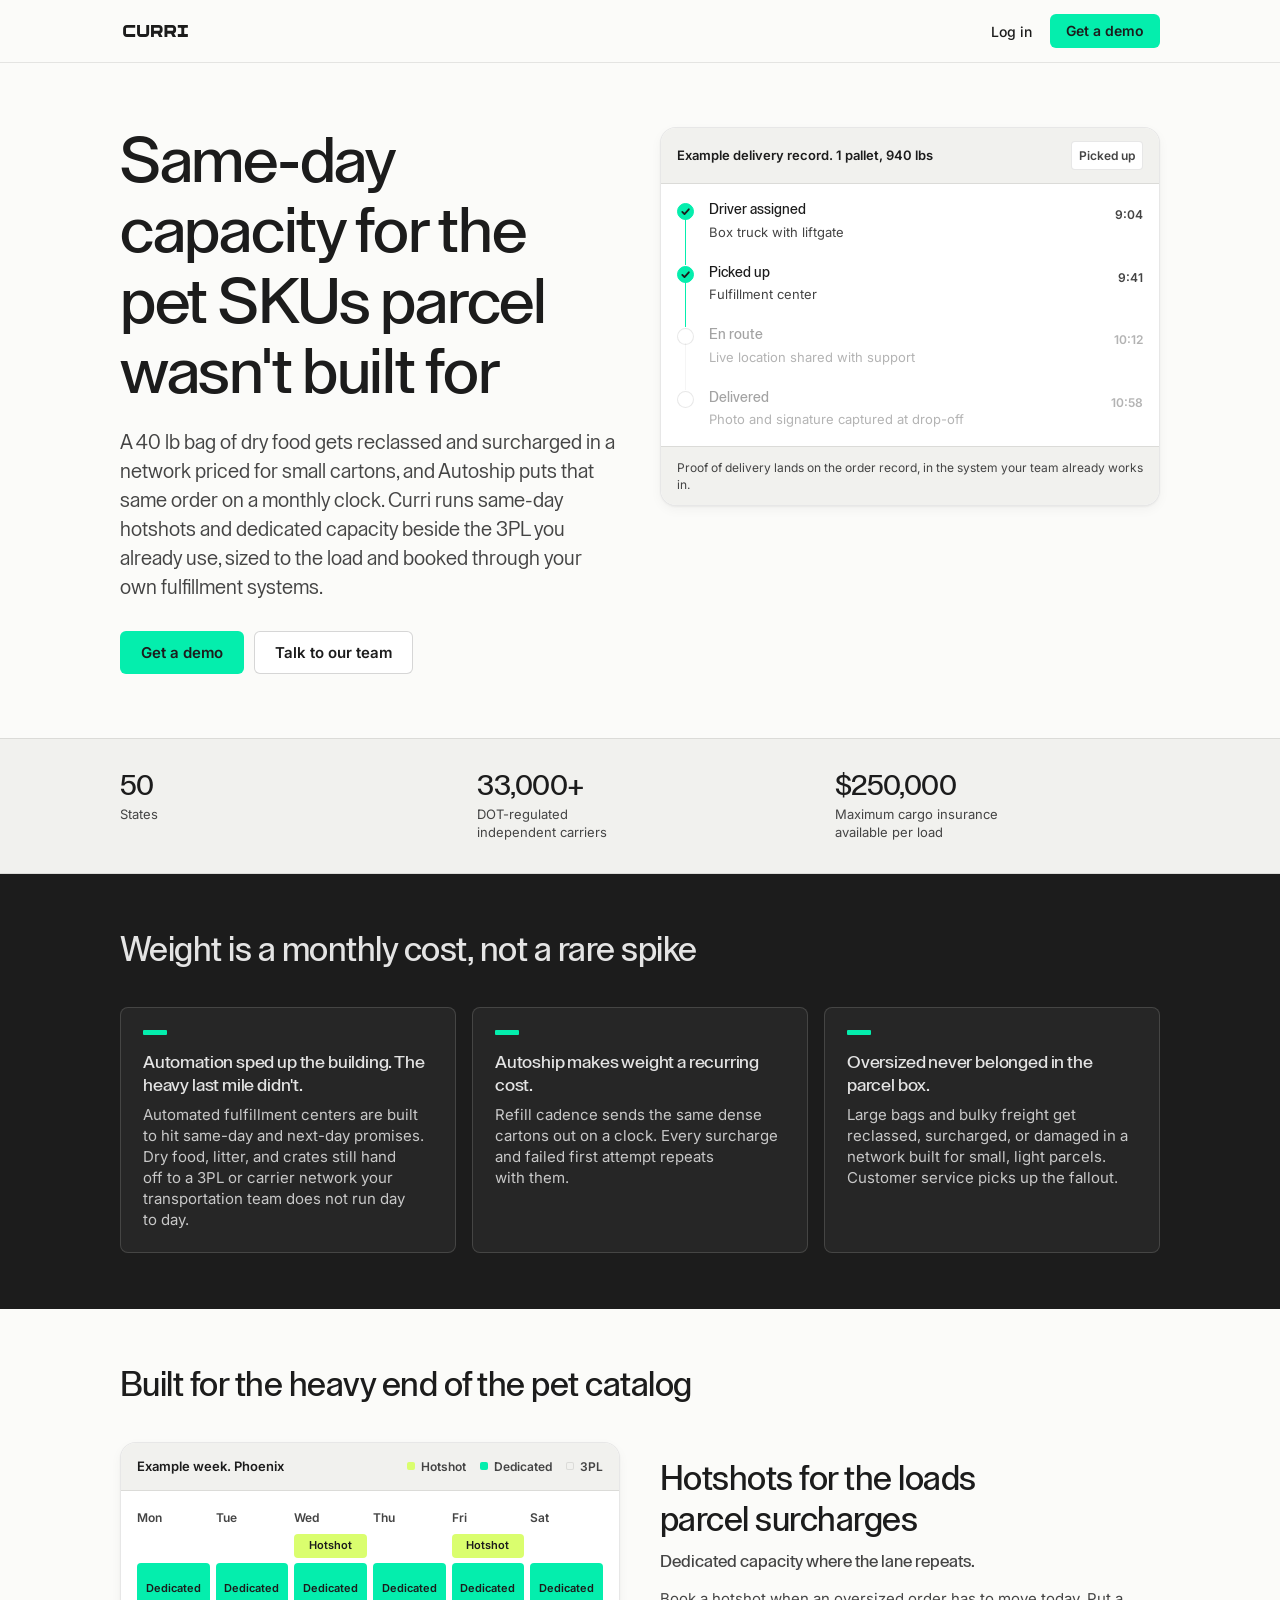
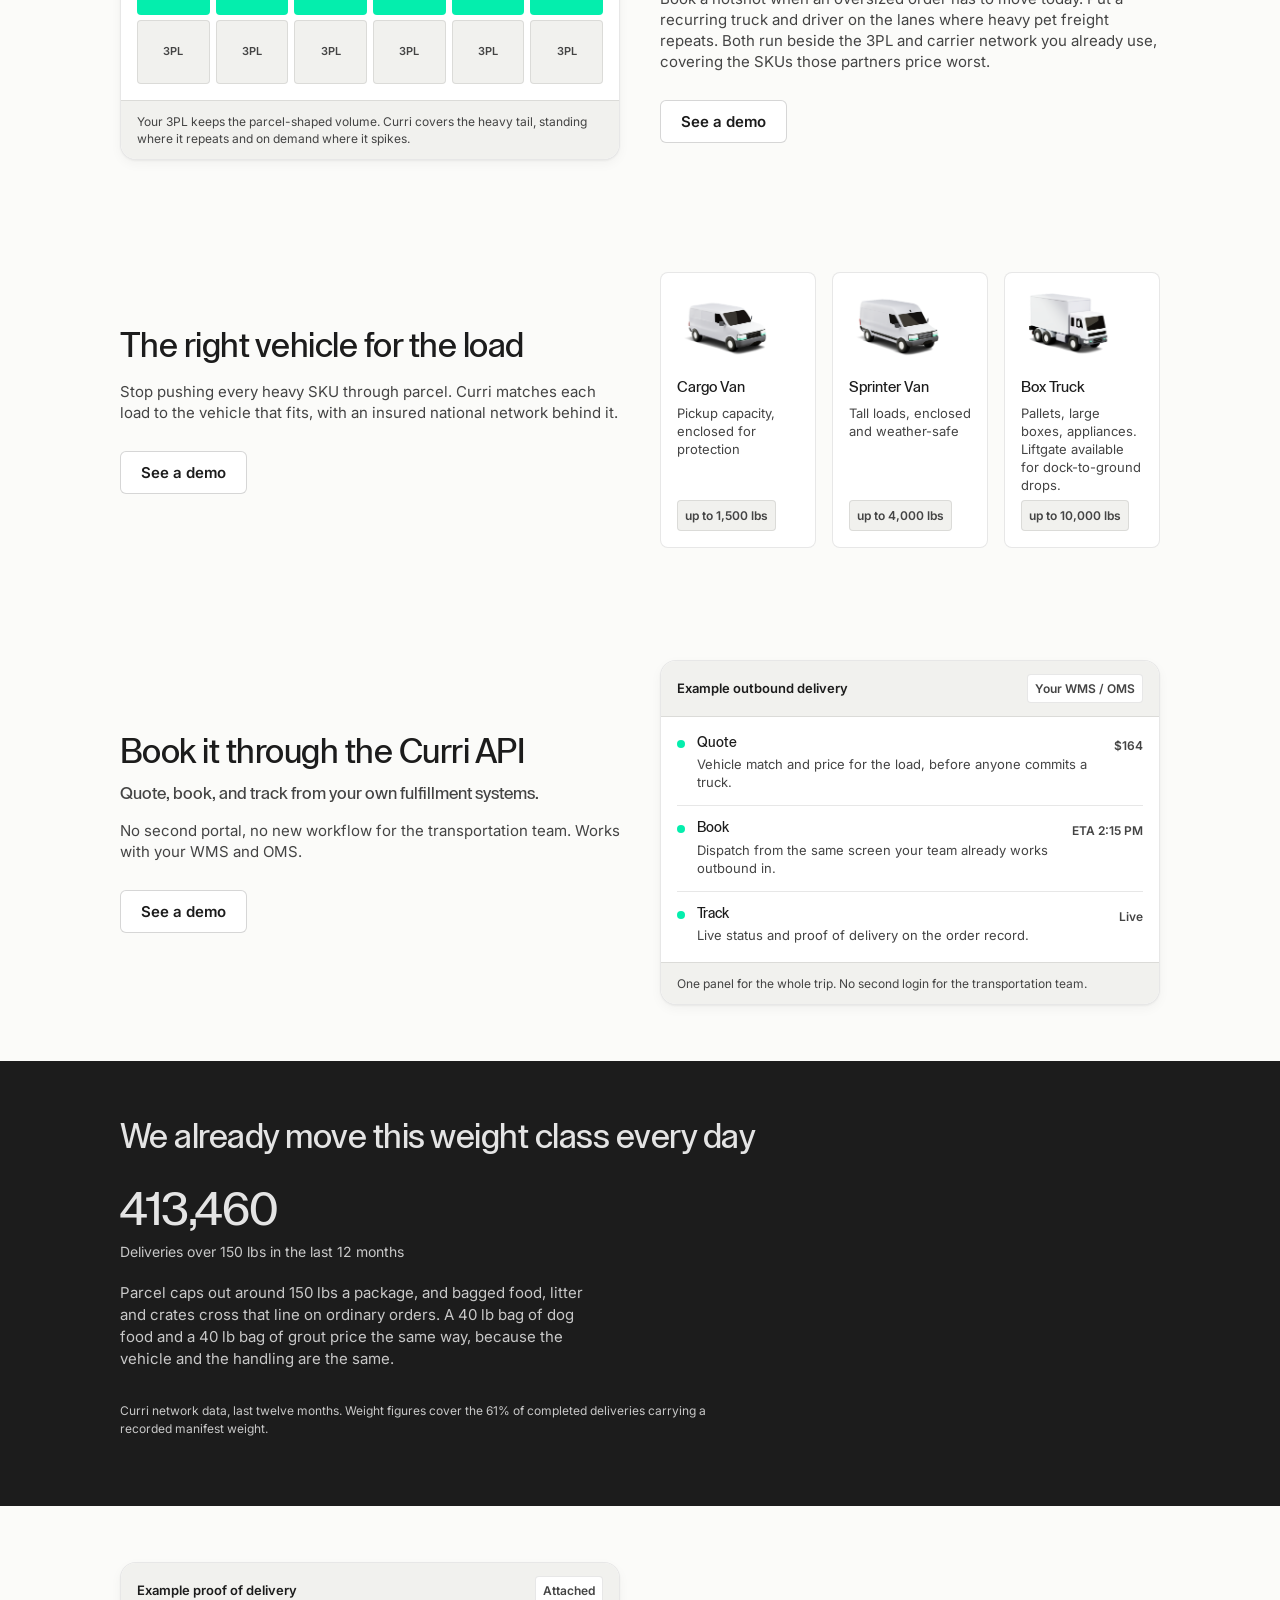
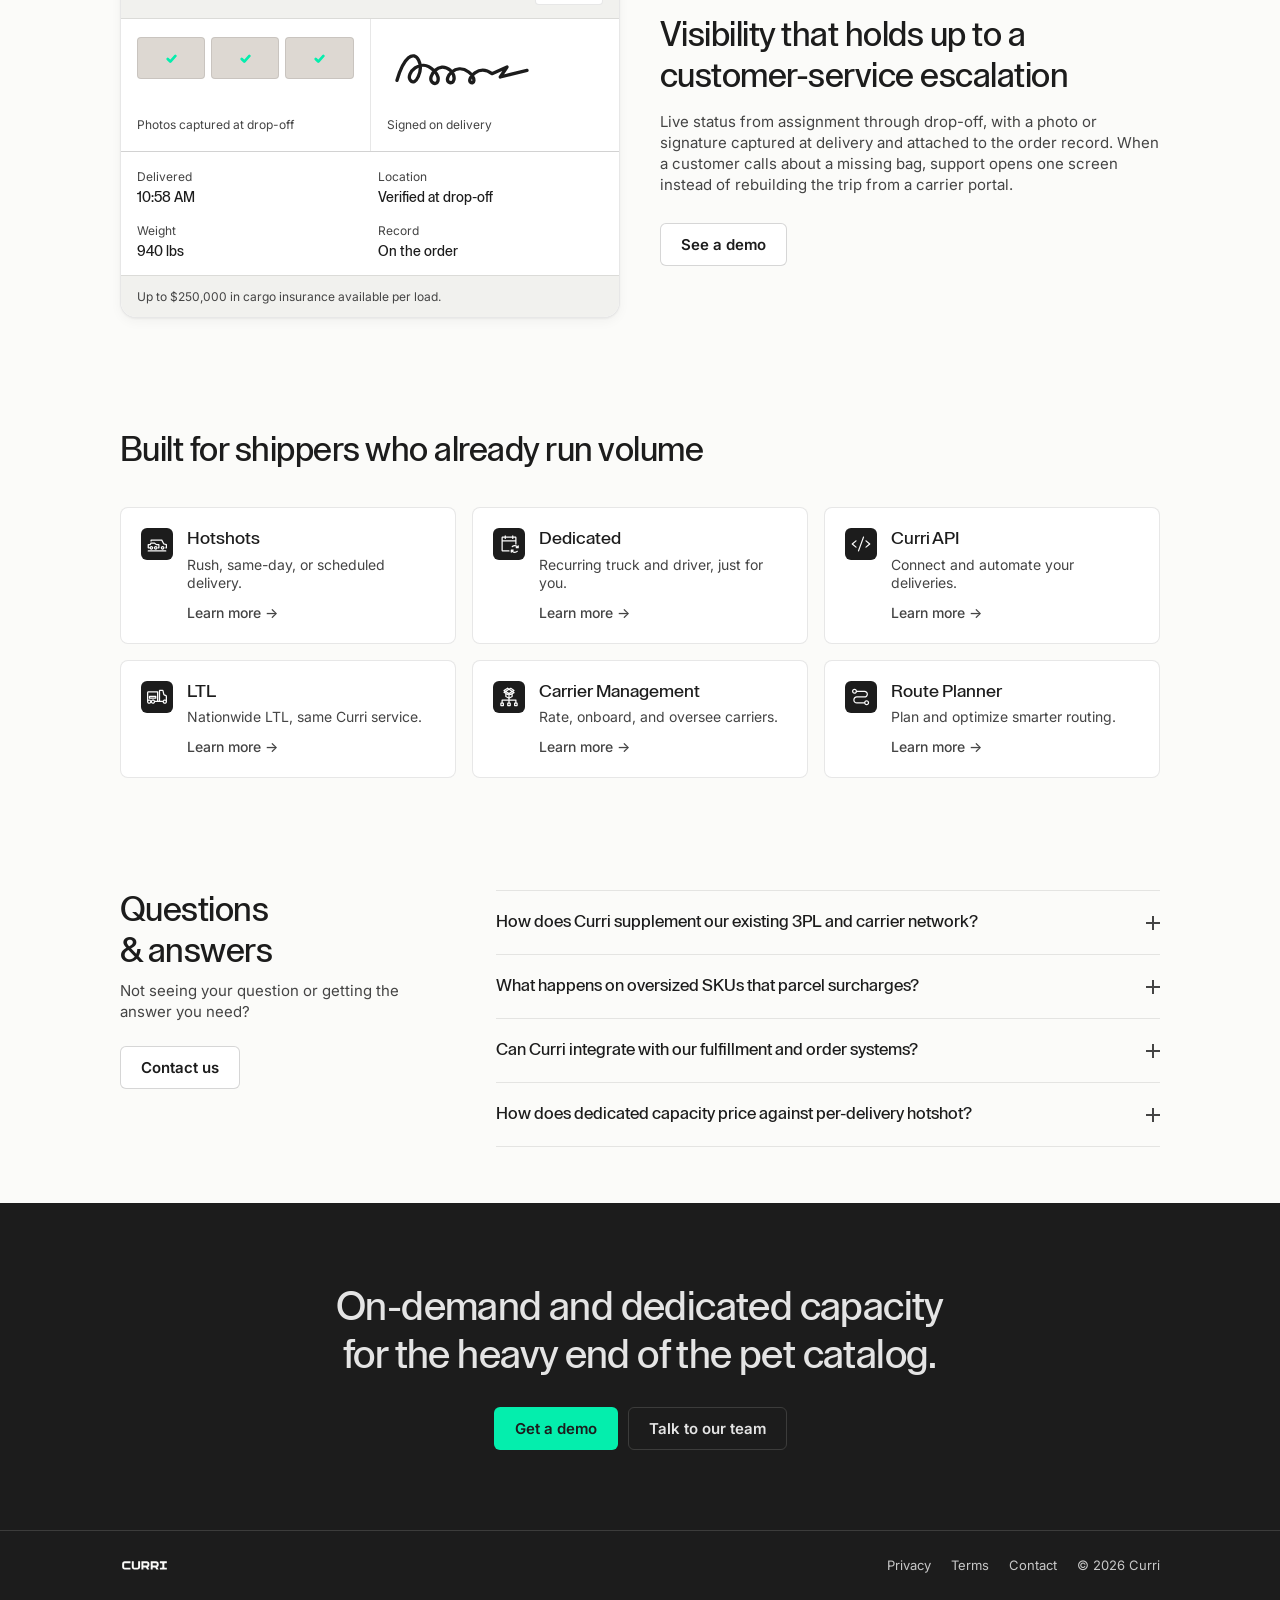
==== commit 768b89fa: "Fix the trust strip layout and shrink the closing headline The trust strip was built as a space-betw" ====
--- a/pet-ecommerce/index.html
+++ b/pet-ecommerce/index.html
@@ -9,7 +9,7 @@
 <link rel="preconnect" href="https://fonts.googleapis.com">
 <link rel="preconnect" href="https://fonts.gstatic.com" crossorigin>
 <link href="https://fonts.googleapis.com/css2?family=Inter:wght@400;500;600&display=swap" rel="stylesheet">
-<link rel="stylesheet" href="../assets/curri.css?v=6">
+<link rel="stylesheet" href="../assets/curri.css?v=7">
 <script>document.documentElement.classList.add('js');</script>
 </head>
 <body>
@@ -403,7 +403,7 @@
 
   <section id="demo" class="on-dark closing">
     <div class="wrap">
-      <h2 class="h-display reveal">On-demand and dedicated capacity for the heavy end of the pet catalog.</h2>
+      <h2 class="h-cta reveal">On-demand and dedicated capacity for the heavy end of the pet catalog.</h2>
       <div class="cta-row reveal" data-reveal-delay="140">
         <a href="#" class="btn btn-primary">Get a demo</a>
         <a href="#" class="btn btn-secondary-dark">Talk to our team</a>
@@ -424,6 +424,6 @@
 
 </main>
 
-<script src="../assets/curri.js?v=6"></script>
+<script src="../assets/curri.js?v=7"></script>
 </body>
 </html>
--- a/assets/curri.css
+++ b/assets/curri.css
@@ -326,26 +326,21 @@
 .trust .wrap {
   padding-top: 32px;
   padding-bottom: 32px;
-  display: flex;
-  flex-wrap: wrap;
-  align-items: center;
-  justify-content: space-between;
-  gap: 24px;
-}
-
-.trust-claim {
-  font-family: var(--font-display);
-  font-weight: 500;
-  font-size: clamp(18px, 2vw, 22px);
-  line-height: 1.3;
-  letter-spacing: -0.01em;
-  max-width: 34ch;
-}
-
+}
+
+/* Equal columns across the full strip. This used to sit beside a claim
+ * sentence in a space-between row; with the figures alone, they carry the
+ * width themselves rather than bunching at the left edge. */
 .trust-figures {
-  display: flex;
-  flex-wrap: wrap;
-  gap: 32px;
+  display: grid;
+  grid-template-columns: 1fr;
+  gap: 24px 32px;
+}
+
+@media (min-width: 640px) {
+  .trust-figures {
+    grid-template-columns: repeat(3, 1fr);
+  }
 }
 
 .figure .n {
@@ -1115,9 +1110,38 @@
 }
 
 /* Closing CTA + footer */
-.closing .wrap {
+.closing > .wrap {
   padding-top: 80px;
   padding-bottom: 80px;
+  text-align: center;
+}
+
+.closing > .wrap .cta-row {
+  justify-content: center;
+}
+
+/* Closing headline. Matches the shared CTASection every Curri lander closes
+ * with: centred on a 720px measure at 32/36/40px, not the display scale the
+ * hero uses. */
+.h-cta {
+  margin: 0 auto;
+  max-width: 720px;
+  font-size: 32px;
+  line-height: 1.2;
+  letter-spacing: -0.015em;
+  text-wrap: balance;
+}
+
+@media (min-width: 640px) {
+  .h-cta {
+    font-size: 36px;
+  }
+}
+
+@media (min-width: 1024px) {
+  .h-cta {
+    font-size: 40px;
+  }
 }
 
 .site-footer {
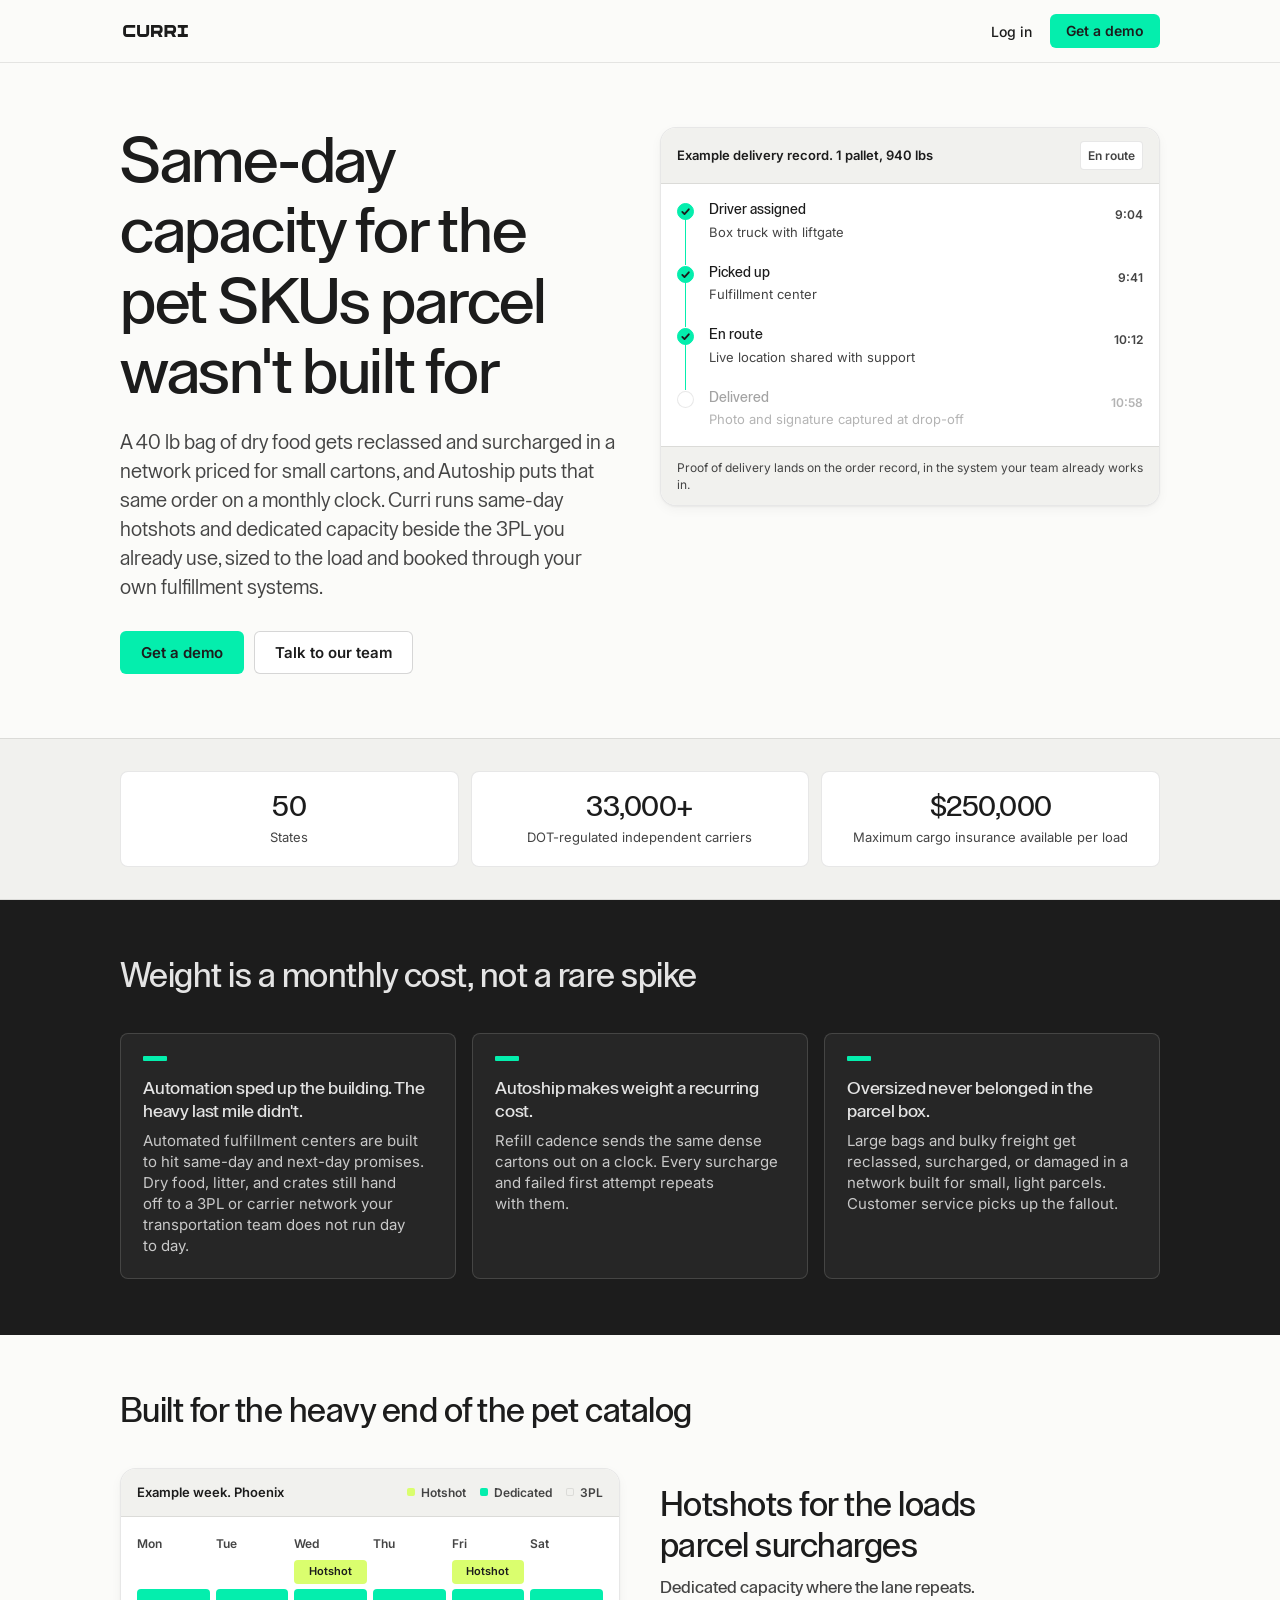
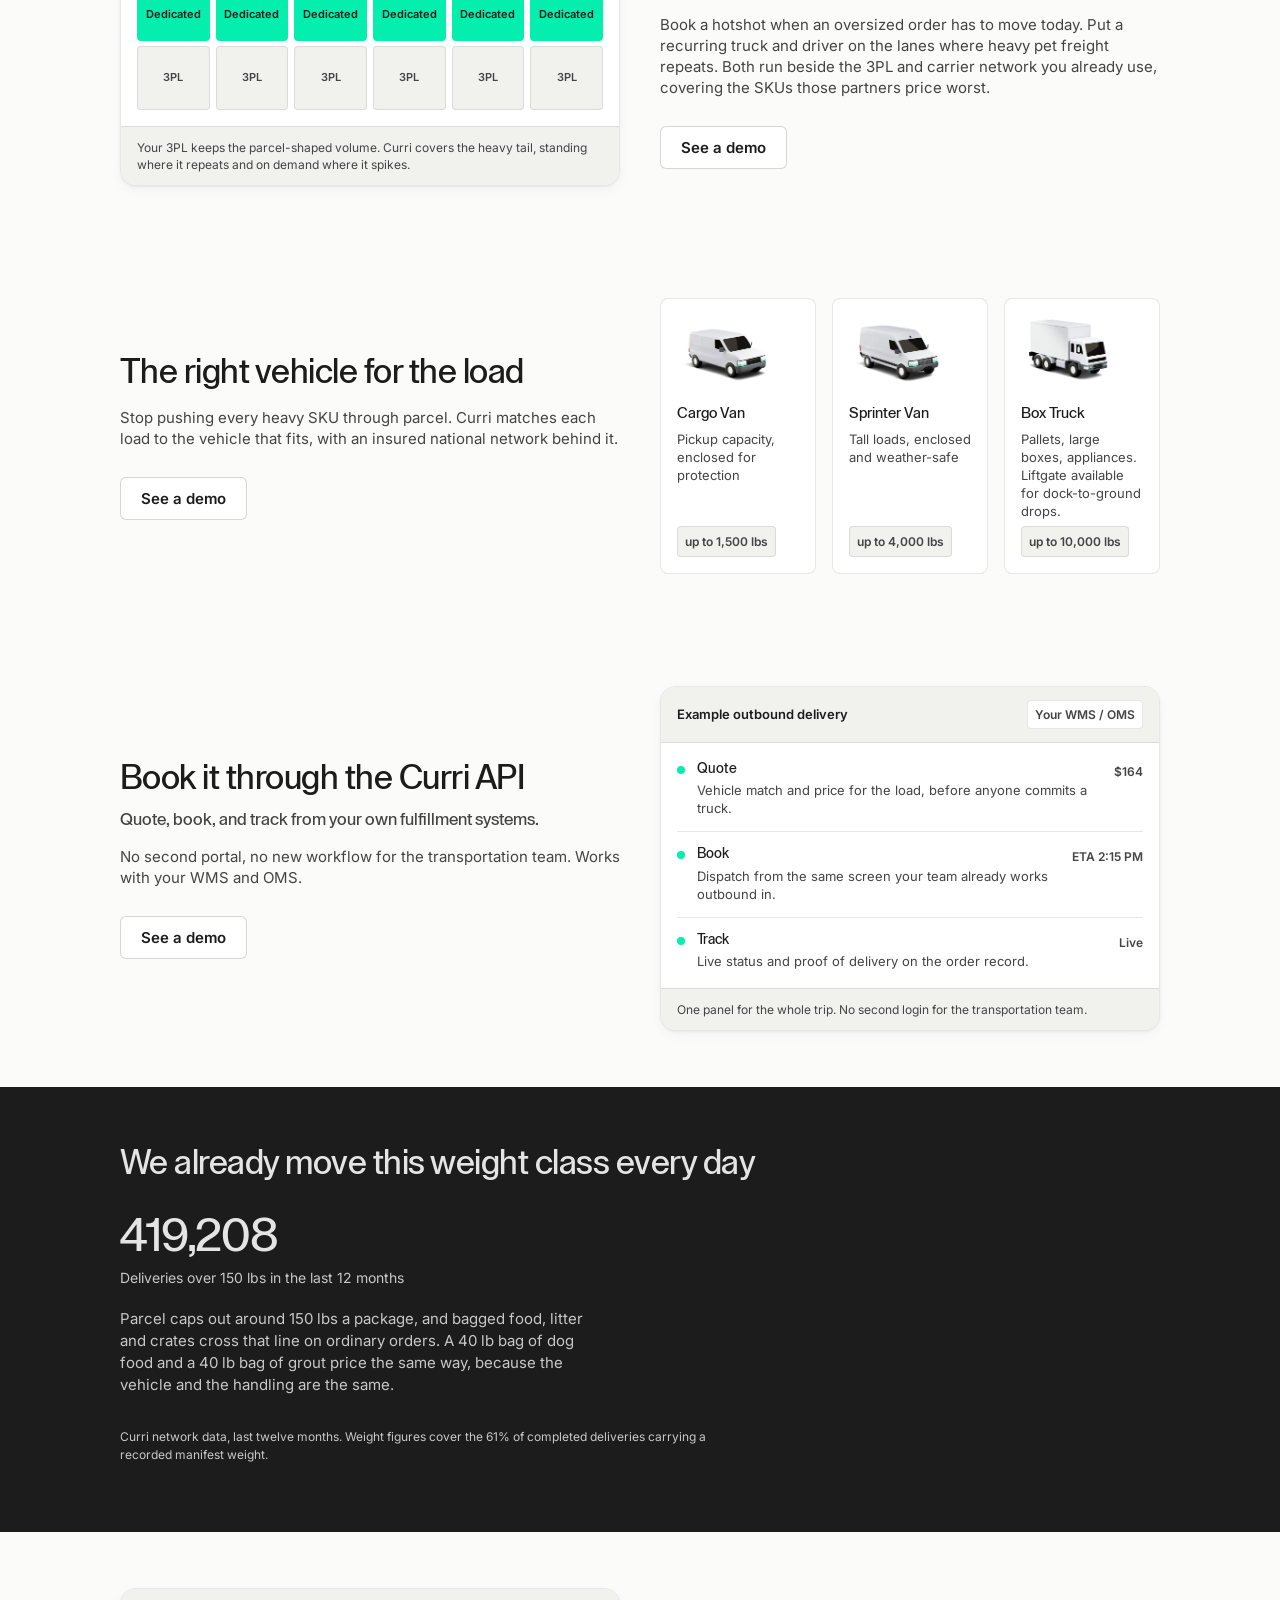
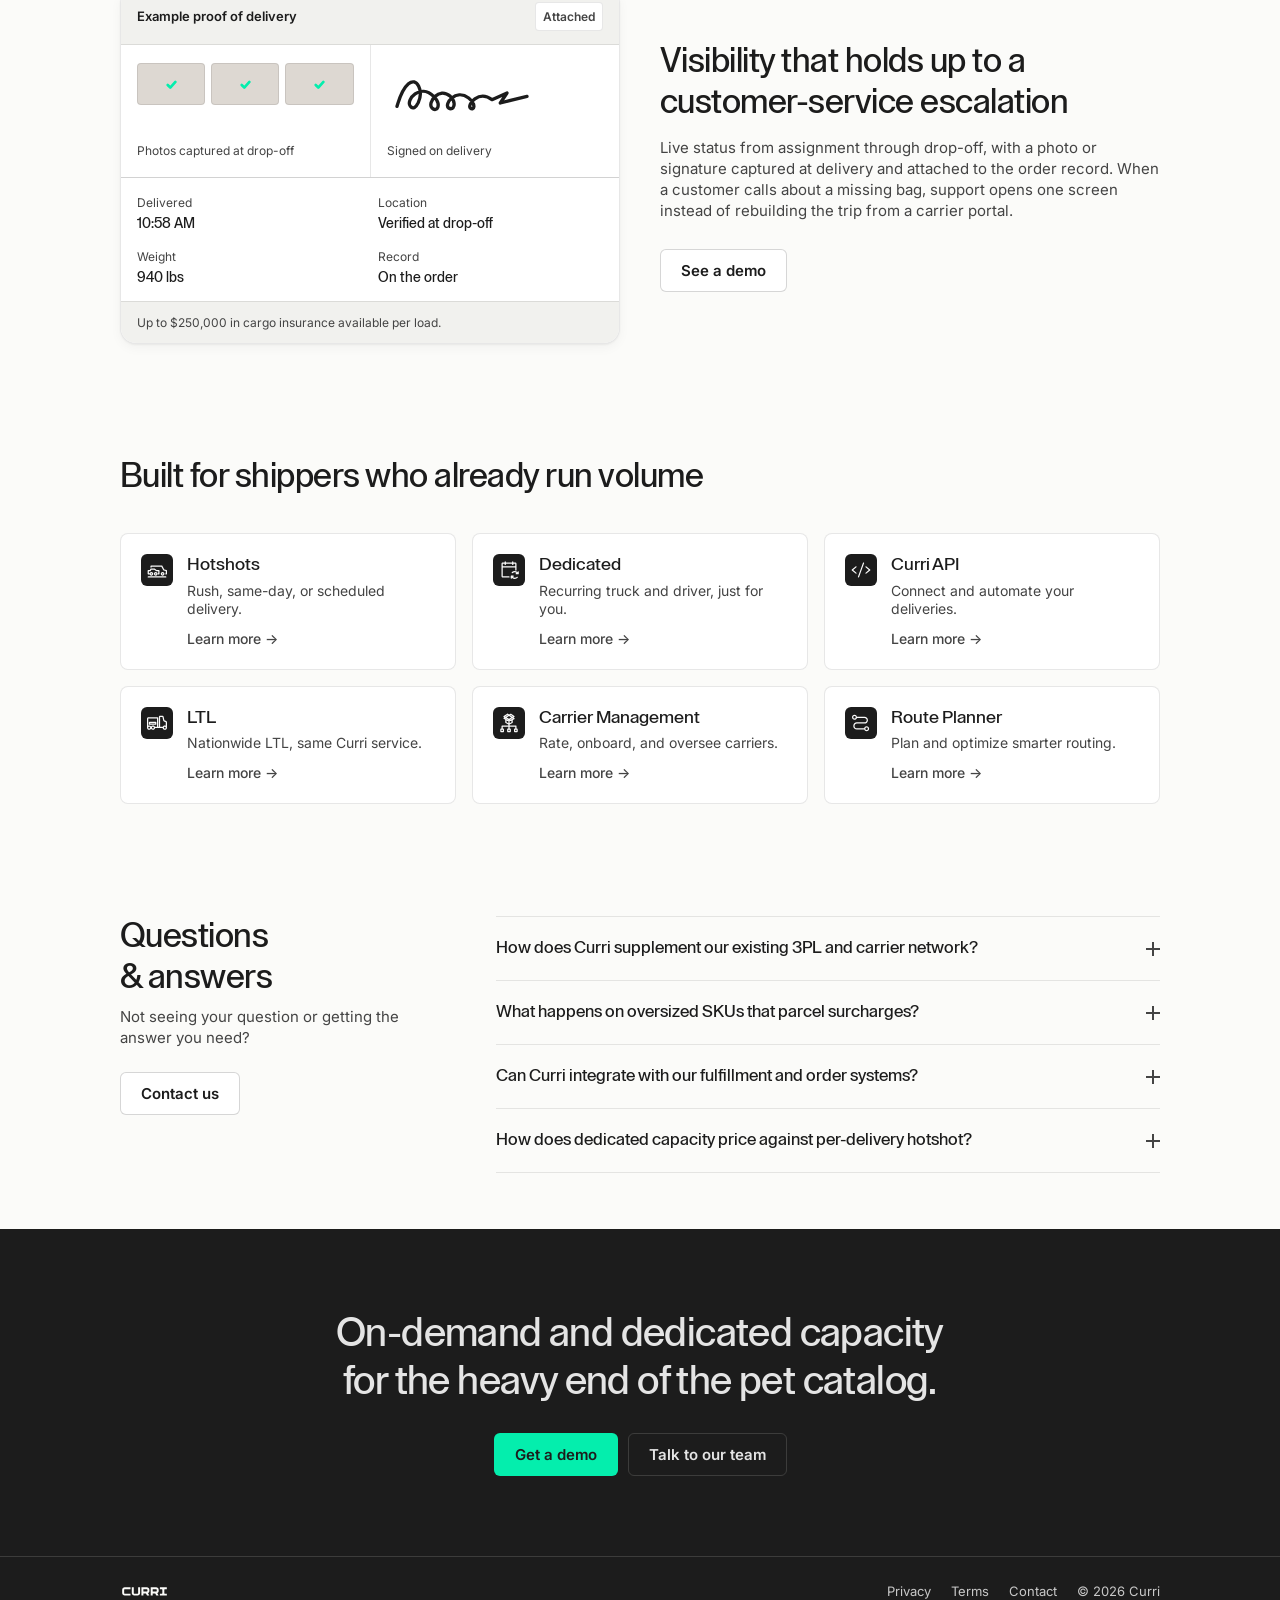
==== commit bed067f4: "Make the trust figures cards instead of a ruled strip Equal thirds gave each figure a 325px column, " ====
--- a/pet-ecommerce/index.html
+++ b/pet-ecommerce/index.html
@@ -9,7 +9,7 @@
 <link rel="preconnect" href="https://fonts.googleapis.com">
 <link rel="preconnect" href="https://fonts.gstatic.com" crossorigin>
 <link href="https://fonts.googleapis.com/css2?family=Inter:wght@400;500;600&display=swap" rel="stylesheet">
-<link rel="stylesheet" href="../assets/curri.css?v=7">
+<link rel="stylesheet" href="../assets/curri.css?v=8">
 <script>document.documentElement.classList.add('js');</script>
 </head>
 <body>
@@ -70,20 +70,20 @@
 
   <section class="trust">
     <div class="wrap">
-      <div class="trust-figures reveal" data-reveal-delay="80">
+      <dl class="trust-figures reveal" data-reveal-delay="80">
         <div class="figure">
-          <div class="n">50</div>
-          <div class="l">States</div>
+          <dt class="n">50</dt>
+          <dd class="l">States</dd>
         </div>
         <div class="figure">
-          <div class="n">33,000+</div>
-          <div class="l">DOT-regulated<br>independent carriers</div>
+          <dt class="n">33,000+</dt>
+          <dd class="l">DOT-regulated independent carriers</dd>
         </div>
         <div class="figure">
-          <div class="n">$250,000</div>
-          <div class="l">Maximum cargo insurance<br>available per load</div>
-        </div>
-      </div>
+          <dt class="n">$250,000</dt>
+          <dd class="l">Maximum cargo insurance available per load</dd>
+        </div>
+      </dl>
     </div>
   </section>
 
@@ -424,6 +424,6 @@
 
 </main>
 
-<script src="../assets/curri.js?v=7"></script>
+<script src="../assets/curri.js?v=8"></script>
 </body>
 </html>
--- a/assets/curri.css
+++ b/assets/curri.css
@@ -328,13 +328,15 @@
   padding-bottom: 32px;
 }
 
-/* Equal columns across the full strip. This used to sit beside a claim
- * sentence in a space-between row; with the figures alone, they carry the
- * width themselves rather than bunching at the left edge. */
+/* Cards, not a ruled strip. A strip only reads as one when left-aligned copy
+ * sits beside it to anchor the row; with the figures alone, equal columns of
+ * very different content lengths just look like arbitrary gaps. Curri hit the
+ * same thing and moved to cards in components/v2/hero/StatCards.tsx. */
 .trust-figures {
   display: grid;
   grid-template-columns: 1fr;
-  gap: 24px 32px;
+  gap: 12px;
+  margin: 0;
 }
 
 @media (min-width: 640px) {
@@ -343,7 +345,16 @@
   }
 }
 
+.figure {
+  background: var(--surface);
+  border: 1px solid var(--hairline);
+  border-radius: var(--radius-sm);
+  padding: 20px 16px;
+  text-align: center;
+}
+
 .figure .n {
+  margin: 0;
   font-family: var(--font-display);
   font-weight: 500;
   font-size: 28px;
@@ -352,10 +363,11 @@
 }
 
 .figure .l {
-  margin-top: 4px;
+  margin: 6px 0 0;
   font-size: 13px;
   line-height: 18px;
   color: var(--text-body);
+  text-wrap: pretty;
 }
 
 /* Card grids */
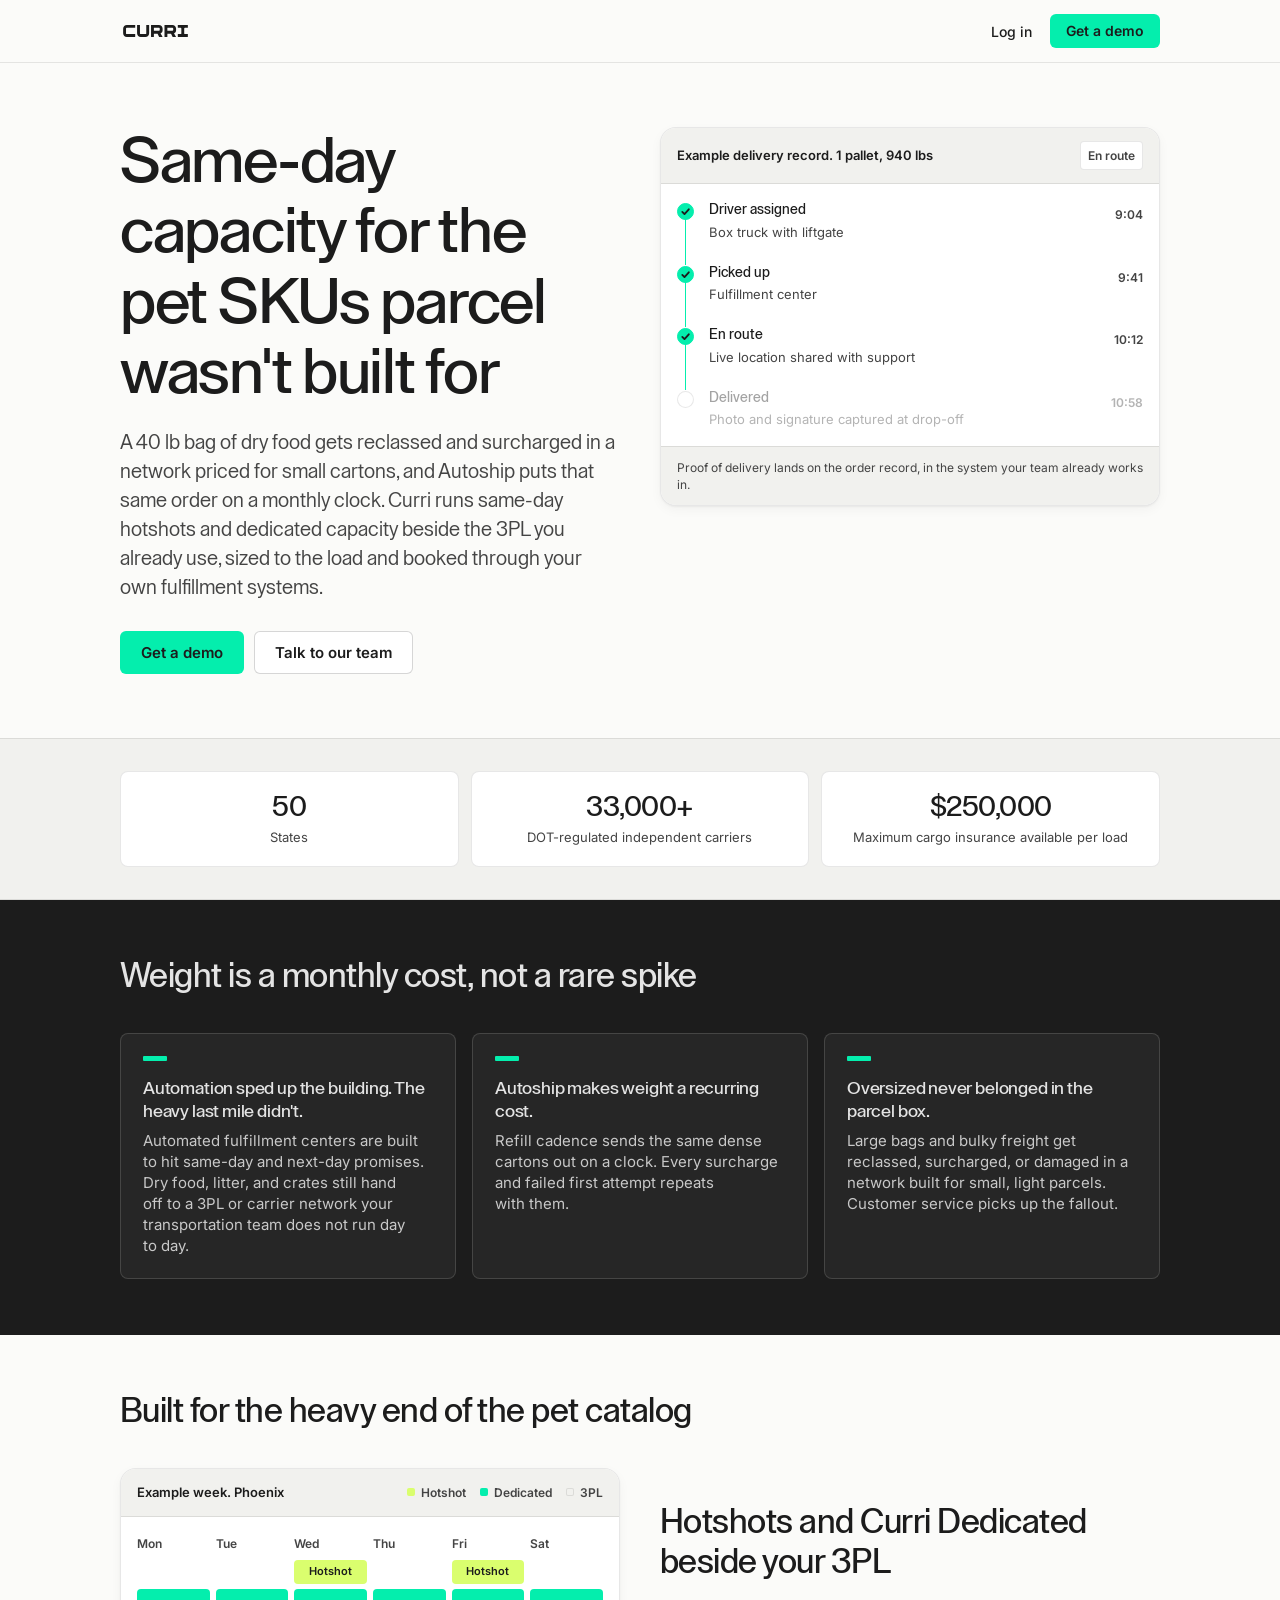
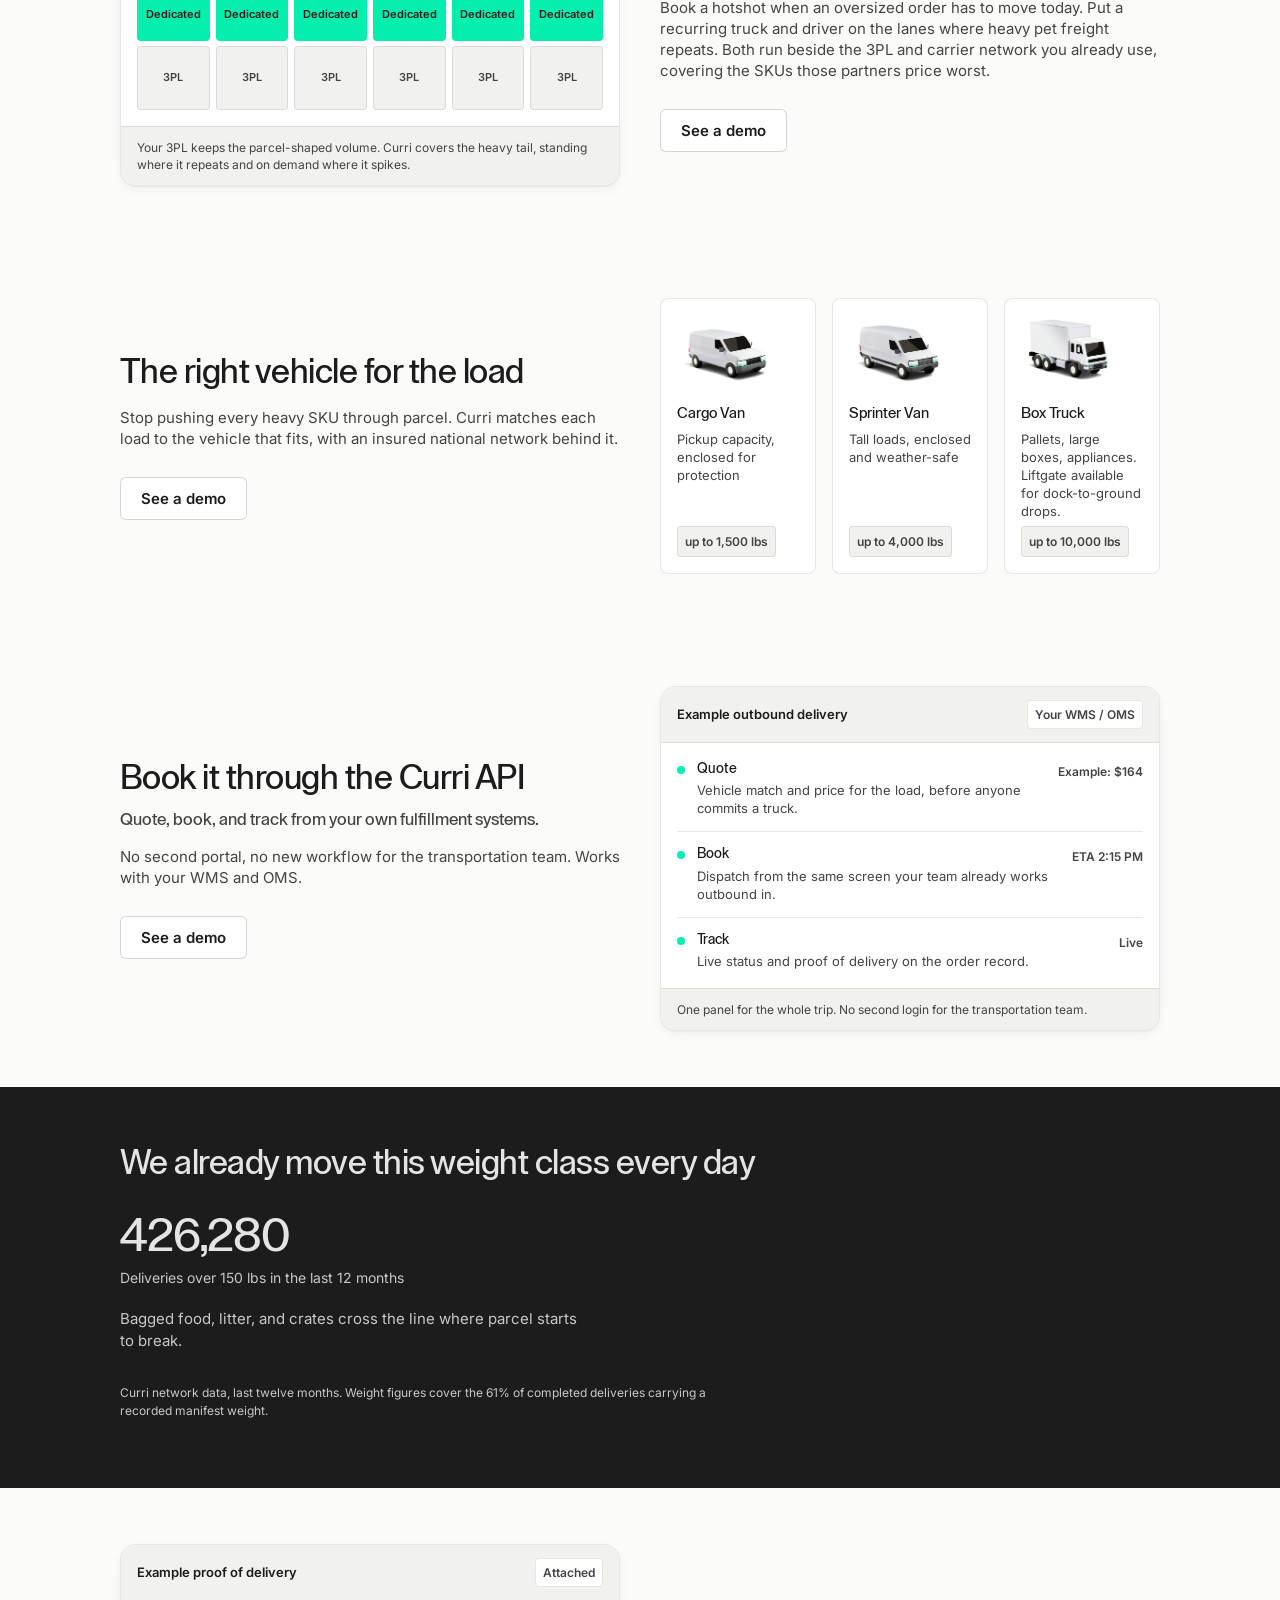
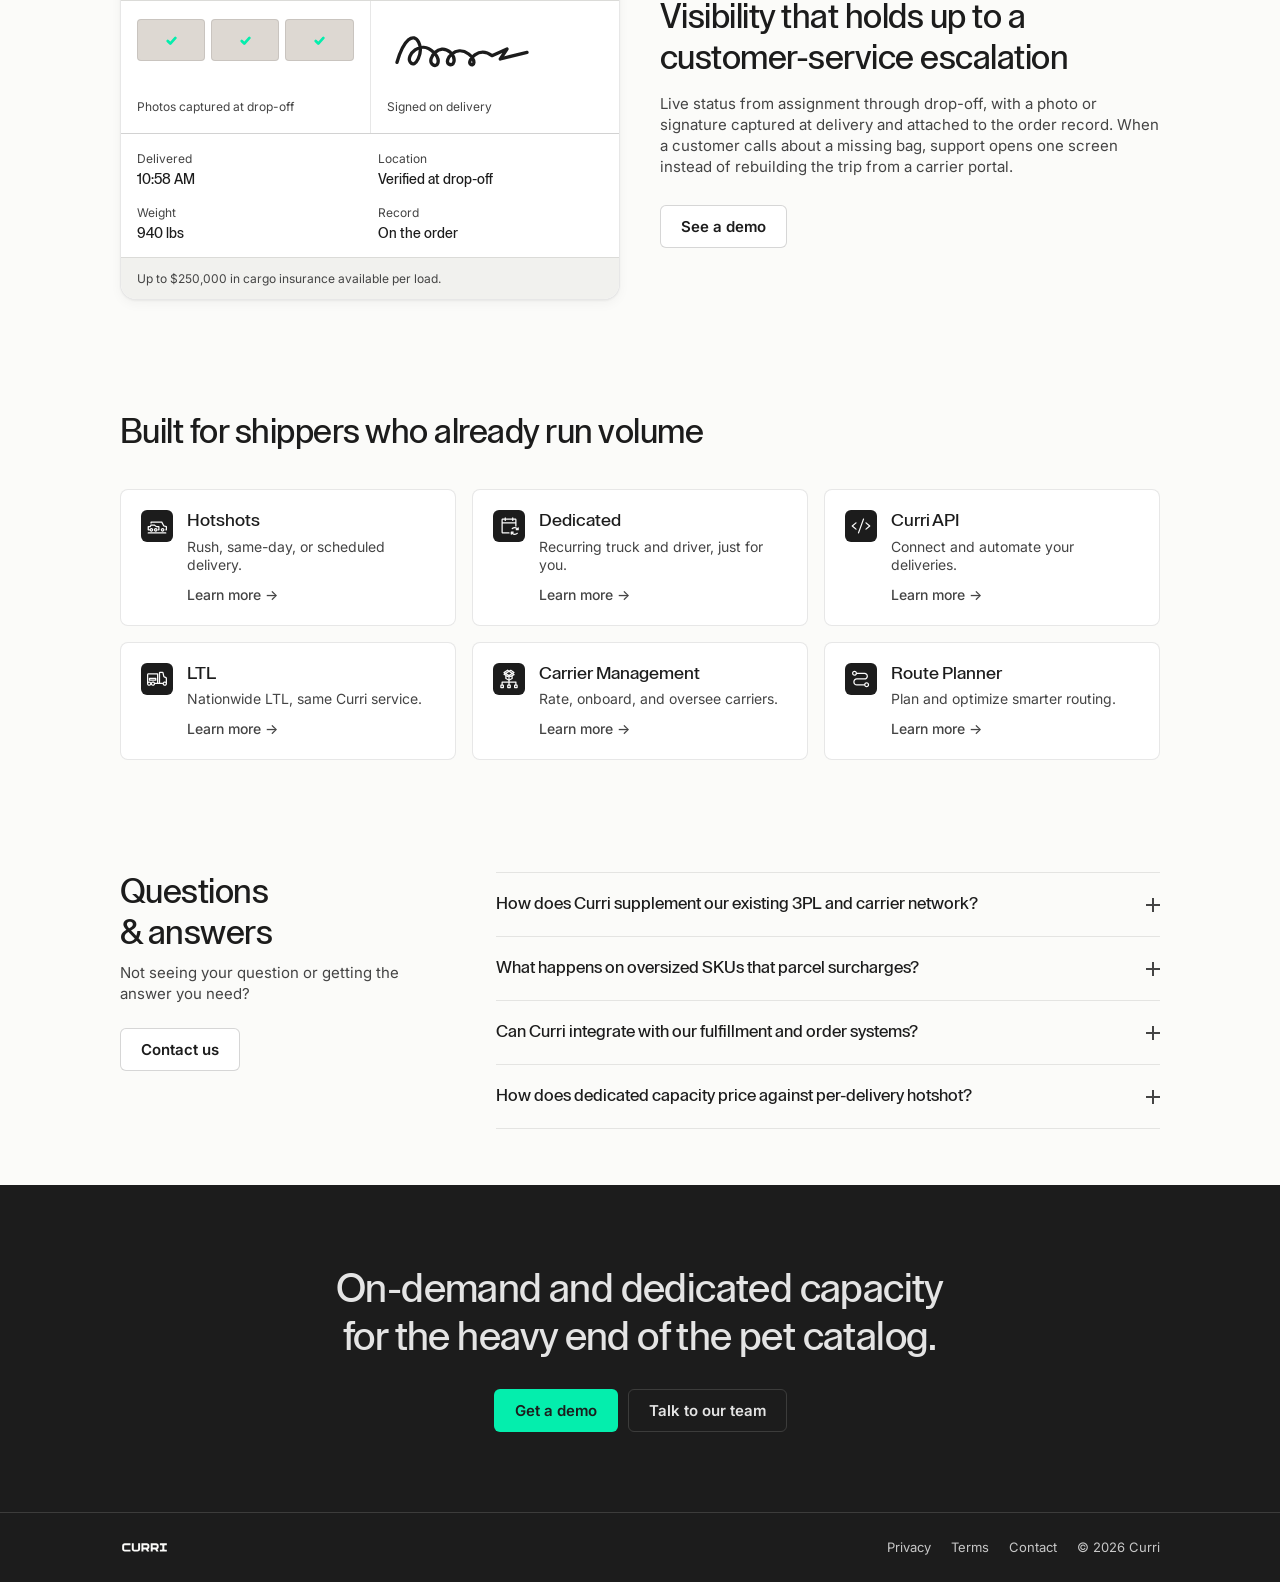
==== commit bc6c0866: "Targeted copy fixes from review - Capacity block gets one product framing, "Hotshots and Curri Dedic" ====
--- a/pet-ecommerce/index.html
+++ b/pet-ecommerce/index.html
@@ -117,8 +117,7 @@
   <section class="wrap section-follow">
     <div class="split reverse">
       <div class="split-copy reveal">
-        <h3 class="h-section">Hotshots for the loads parcel surcharges</h3>
-        <p class="subline">Dedicated capacity where the lane repeats.</p>
+        <h3 class="h-section">Hotshots and Curri&nbsp;Dedicated beside your 3PL</h3>
         <p class="body">Book a hotshot when an oversized order has to move today. Put a recurring truck and driver on the lanes where heavy pet freight repeats. Both run beside the 3PL and carrier network you already use, covering the SKUs those partners price worst.</p>
         <div class="cta-row">
           <a href="#demo" class="btn btn-secondary">See a demo</a>
@@ -223,7 +222,7 @@
                 <div class="step-n">Quote</div>
                 <div class="step-d">Vehicle match and price for the load, before anyone commits a truck.</div>
               </div>
-              <div class="step-m">$164</div>
+              <div class="step-m">Example: $164</div>
             </div>
             <div class="flow-row">
               <span class="marker"></span>
@@ -256,7 +255,7 @@
         <div class="l">Deliveries over 150 lbs in the last 12 months</div>
       </div>
 
-      <p class="proof-why reveal" data-reveal-delay="140">Parcel caps out around 150 lbs a package, and bagged food, litter and crates cross that line on ordinary orders. A 40 lb bag of dog food and a 40 lb bag of grout price the same way, because the vehicle and the handling are the same.</p>
+      <p class="proof-why reveal" data-reveal-delay="140">Bagged food, litter, and crates cross the line where parcel starts to break.</p>
 
       <p class="footnote reveal" data-reveal-delay="200">Curri network data, last twelve months. Weight figures cover the 61% of completed deliveries carrying a recorded manifest weight.</p>
     </div>
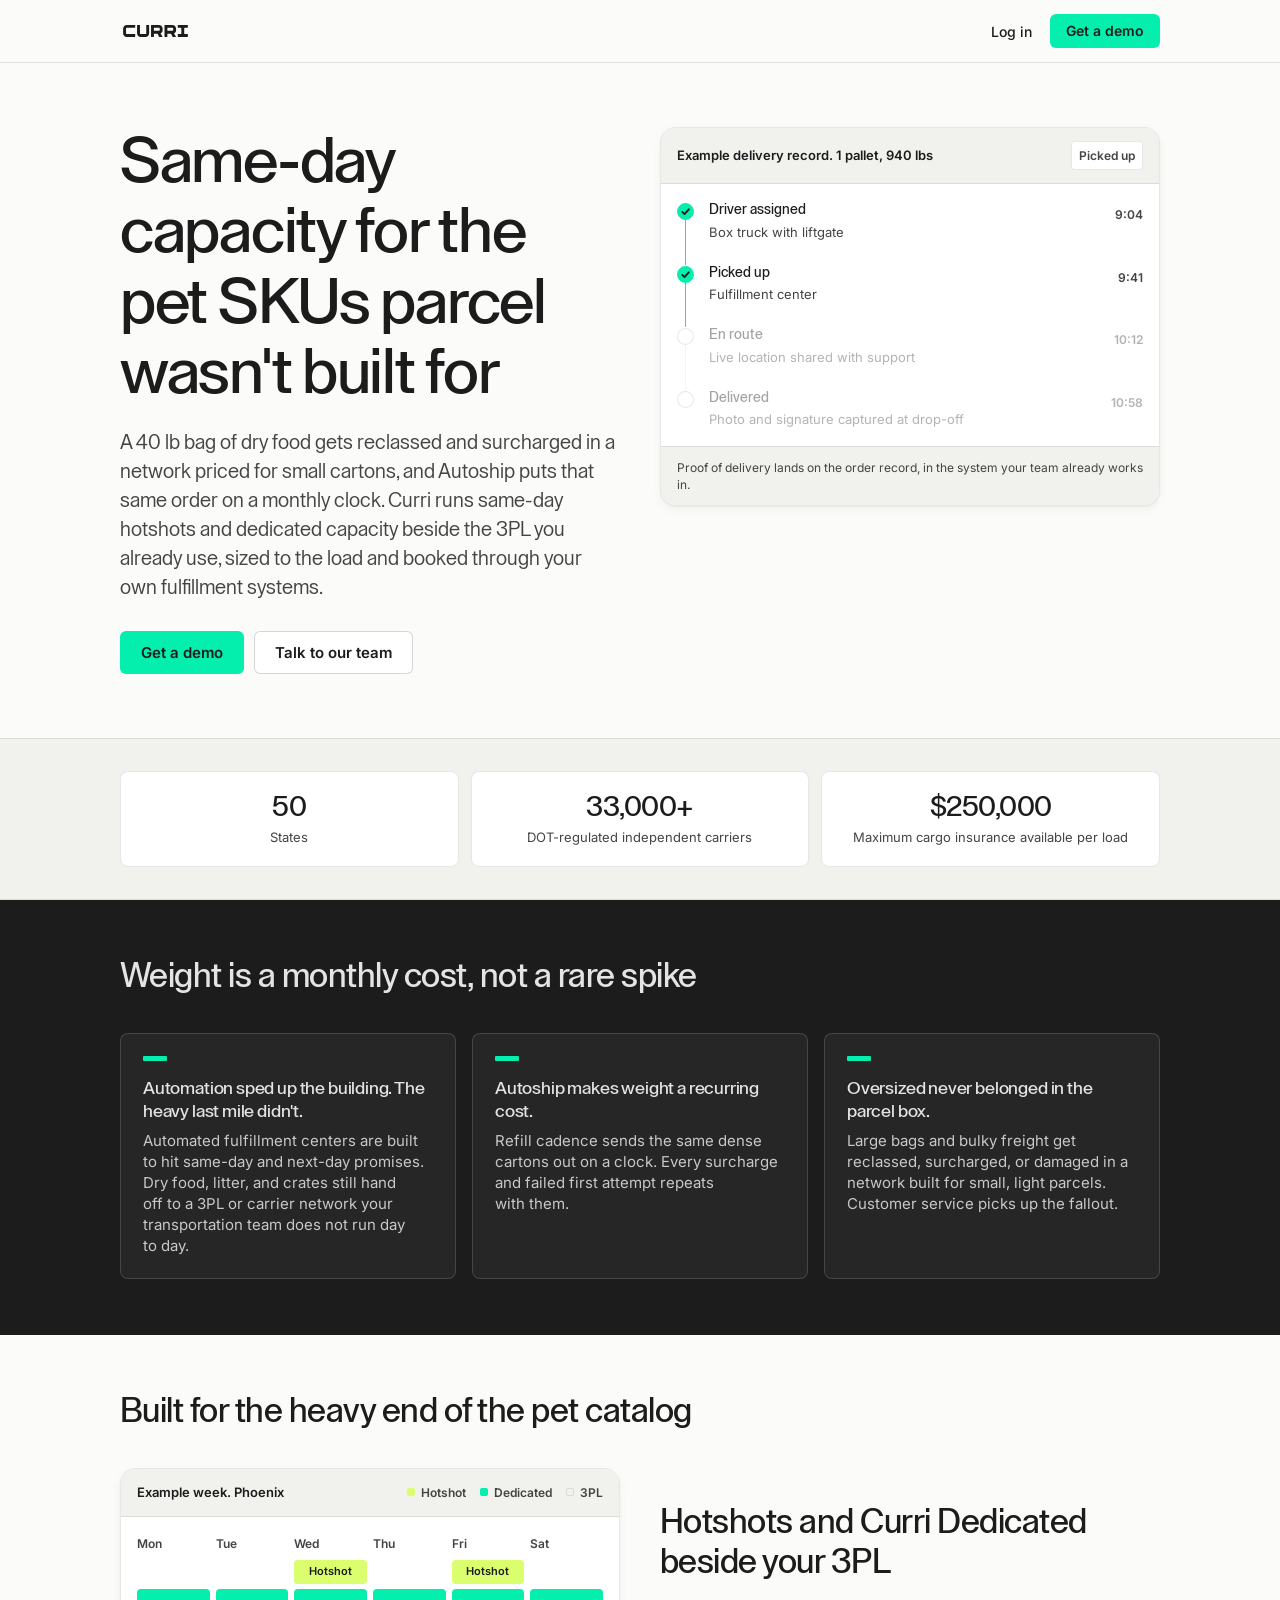
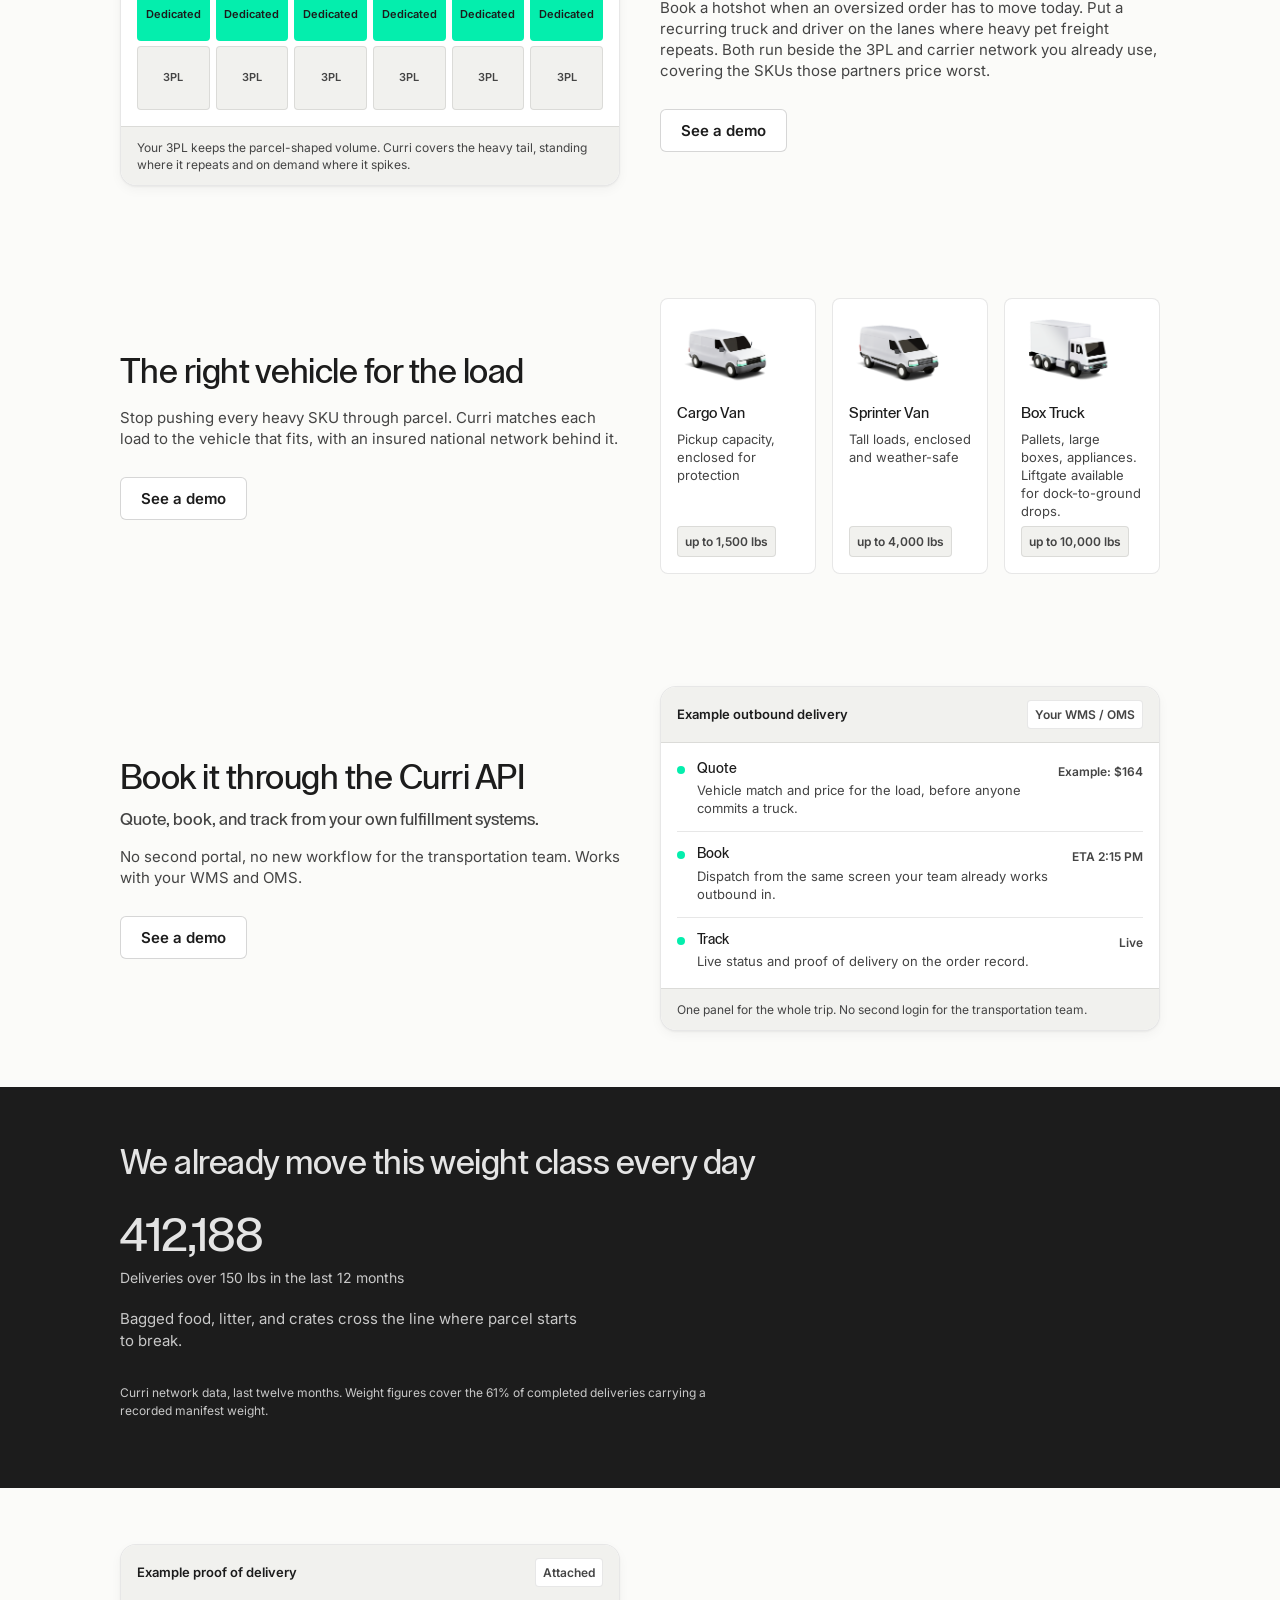
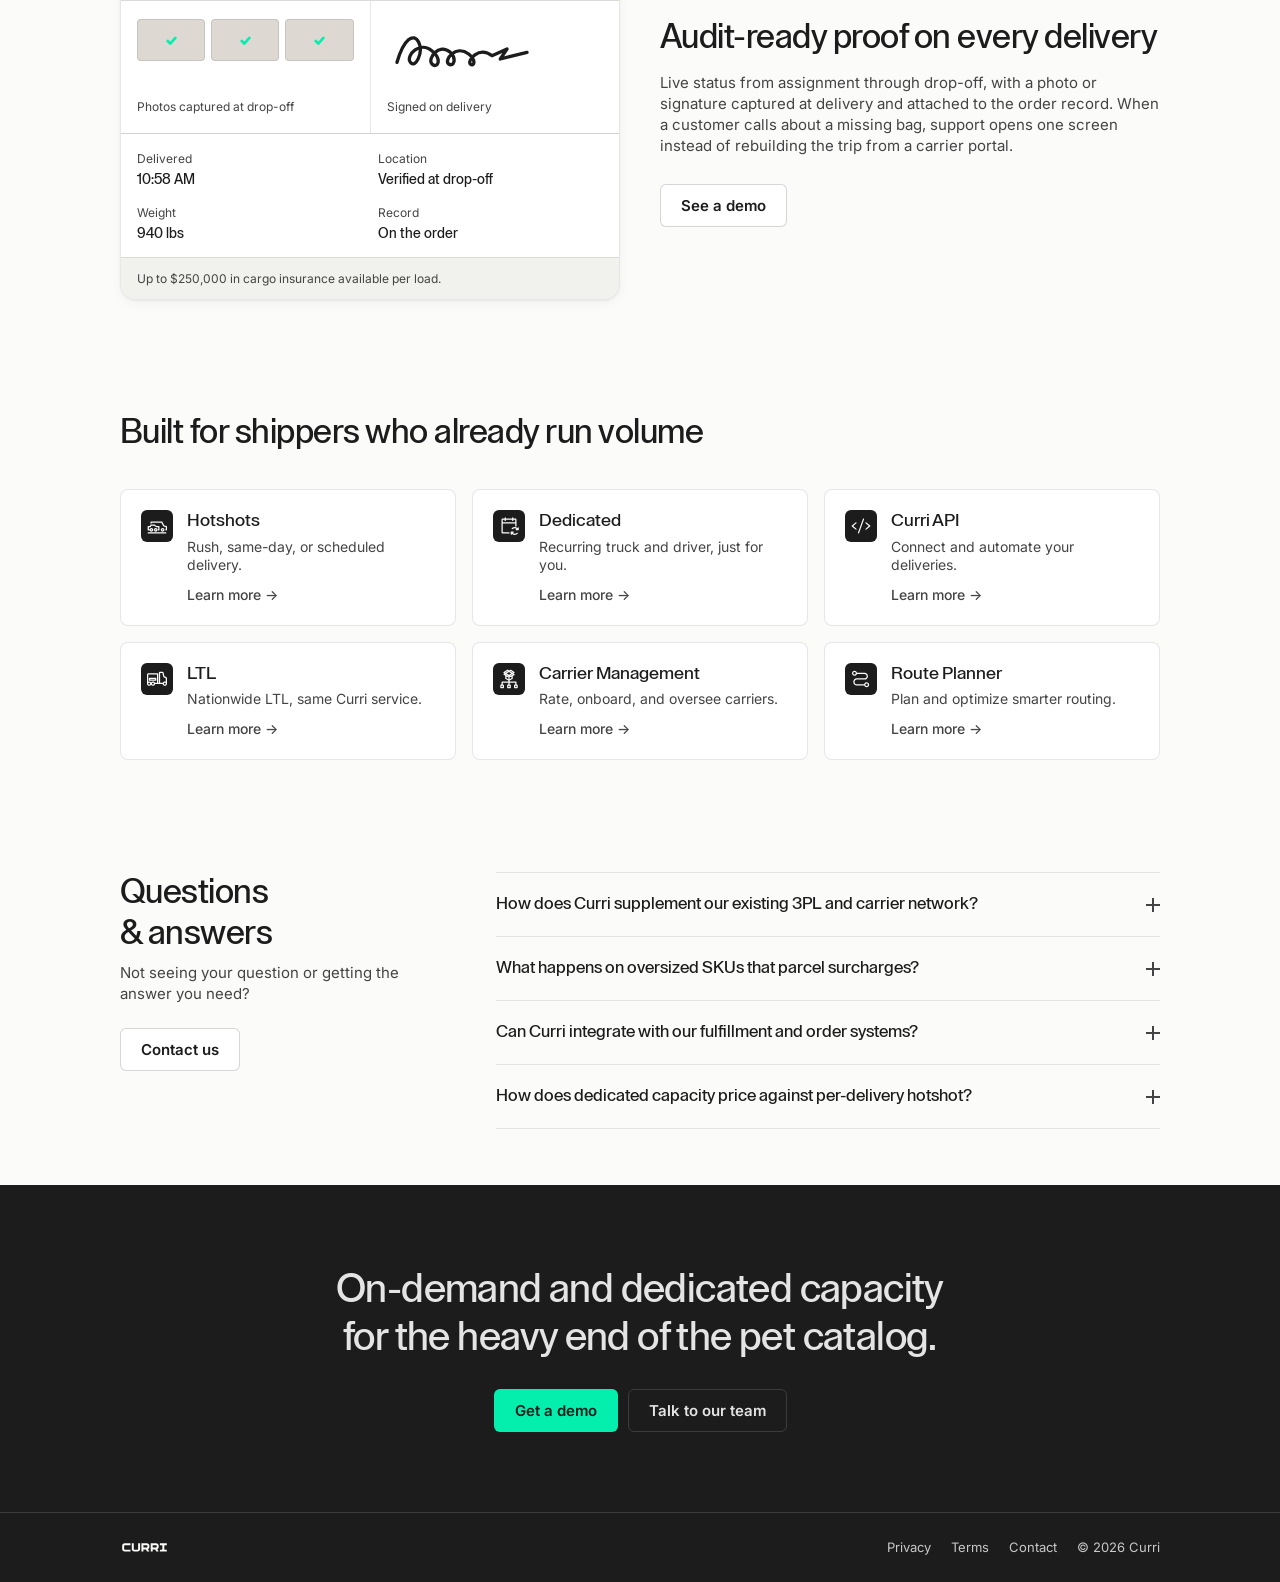
==== commit 2e5adde6: "Retitle the visibility section "Visibility that holds up to a customer-service escalation" becomes "" ====
--- a/pet-ecommerce/index.html
+++ b/pet-ecommerce/index.html
@@ -264,7 +264,7 @@
   <section class="wrap section">
     <div class="split reverse">
       <div class="split-copy reveal">
-        <h2 class="h-section">Visibility that holds up to a customer-service escalation</h2>
+        <h2 class="h-section">Audit-ready proof on every delivery</h2>
         <p class="body">Live status from assignment through drop-off, with a photo or signature captured at delivery and attached to the order record. When a customer calls about a missing bag, support opens one screen instead of rebuilding the trip from a carrier portal.</p>
         <div class="cta-row">
           <a href="#demo" class="btn btn-secondary">See a demo</a>
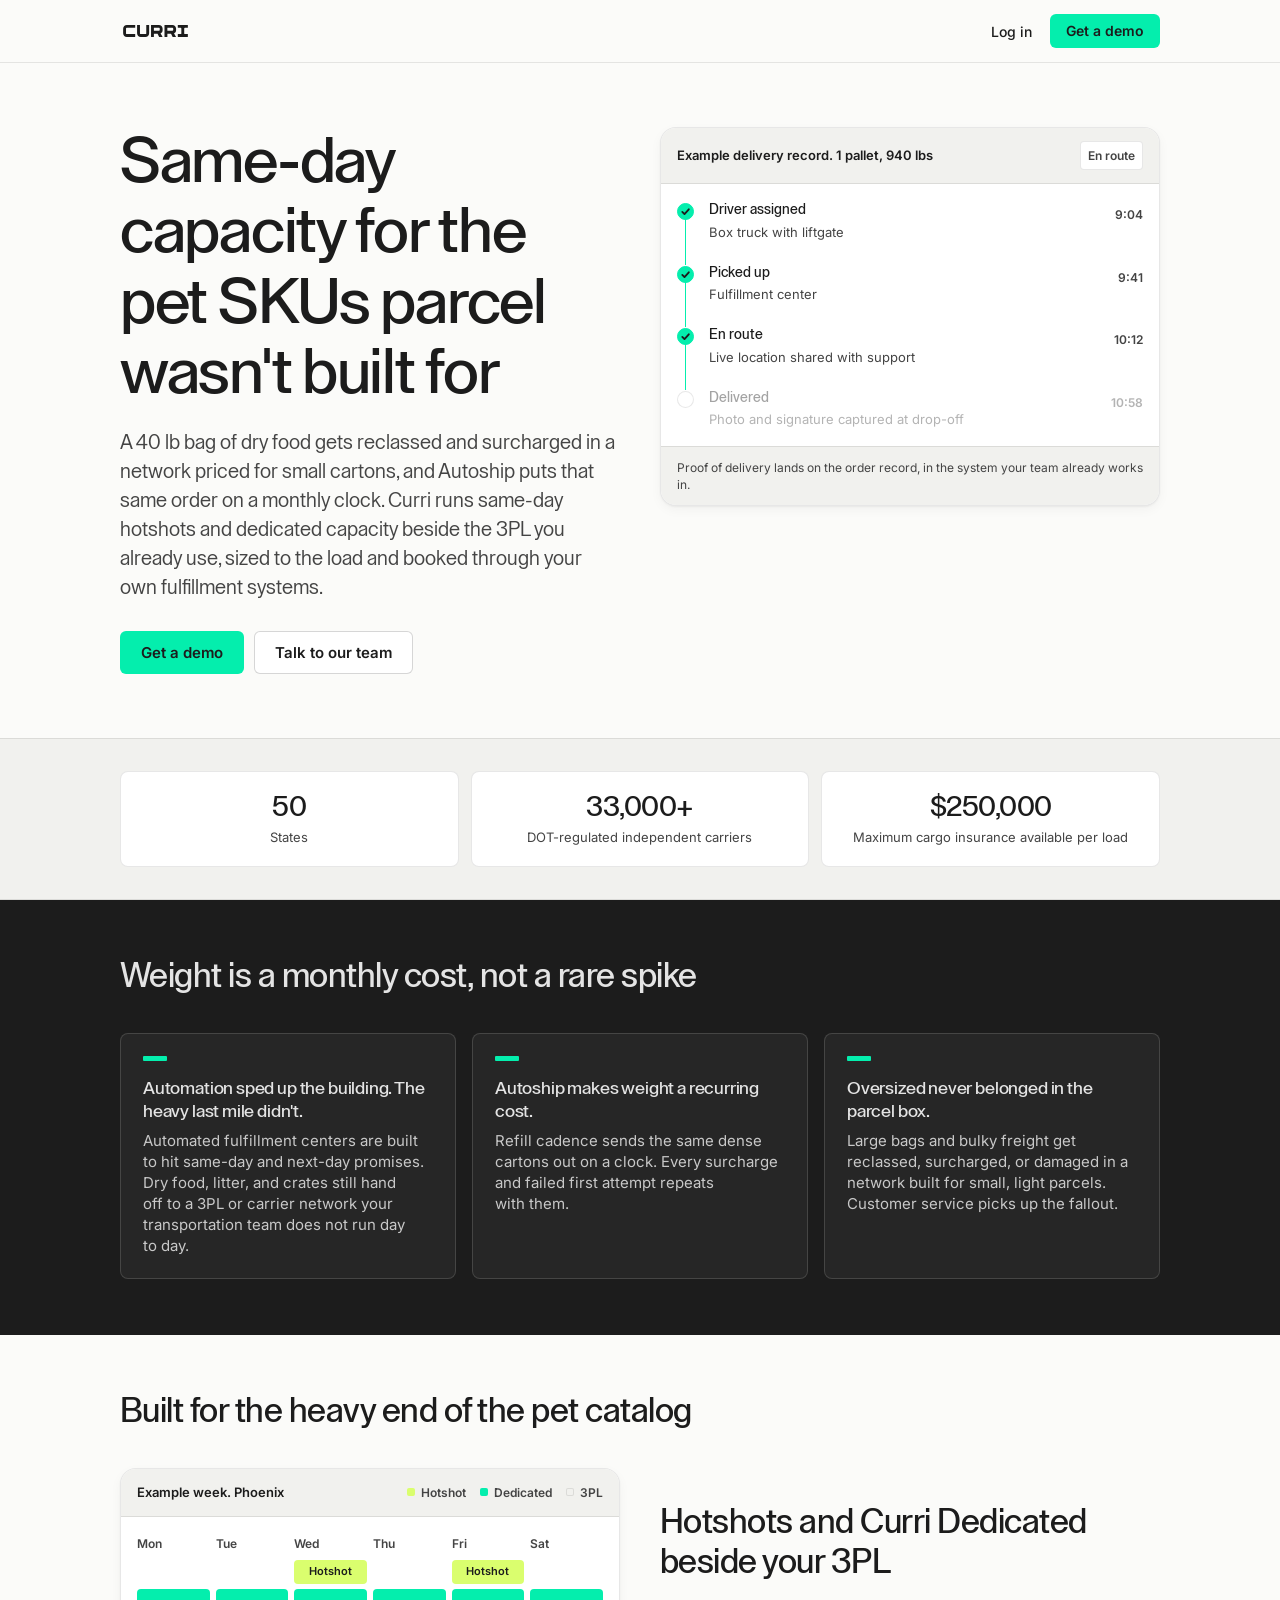
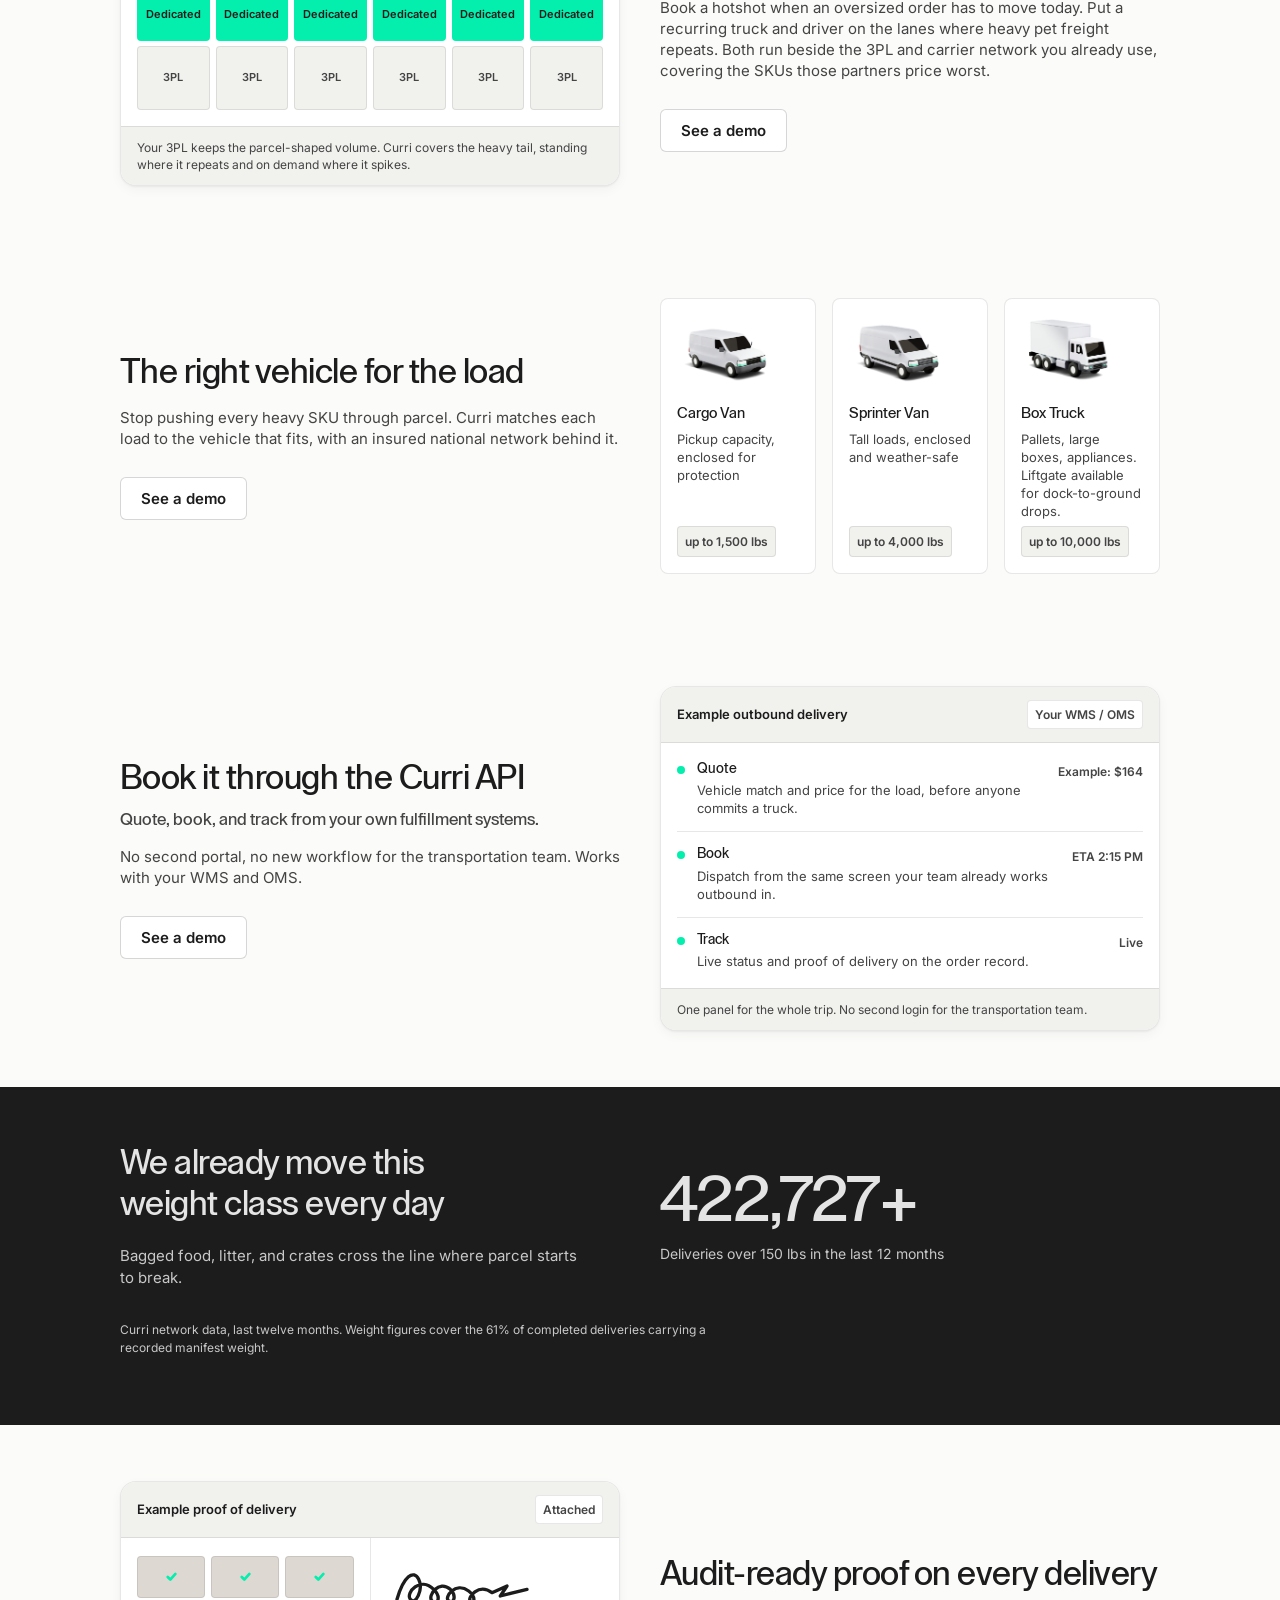
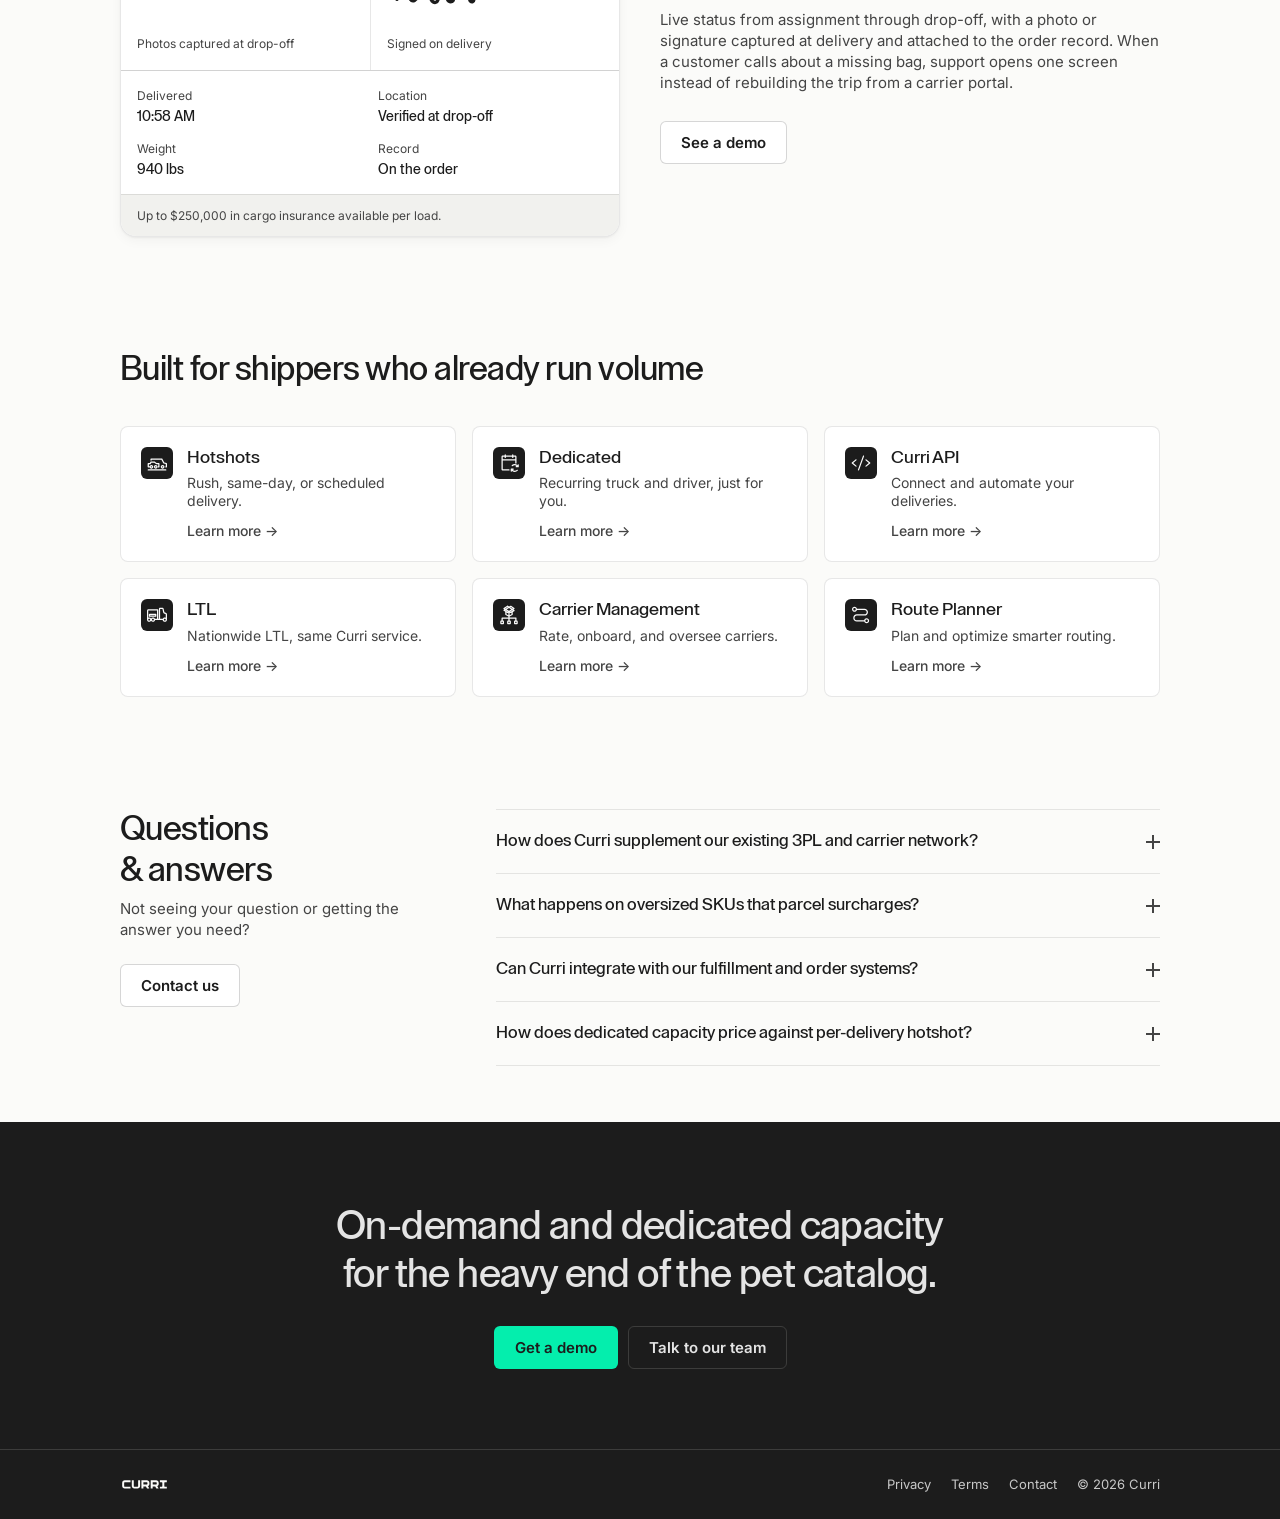
==== commit d31e68ee: "Rebuild the weight-class proof as a two-column split It was the only full-width section on the page " ====
--- a/pet-ecommerce/index.html
+++ b/pet-ecommerce/index.html
@@ -9,7 +9,7 @@
 <link rel="preconnect" href="https://fonts.googleapis.com">
 <link rel="preconnect" href="https://fonts.gstatic.com" crossorigin>
 <link href="https://fonts.googleapis.com/css2?family=Inter:wght@400;500;600&display=swap" rel="stylesheet">
-<link rel="stylesheet" href="../assets/curri.css?v=8">
+<link rel="stylesheet" href="../assets/curri.css?v=9">
 <script>document.documentElement.classList.add('js');</script>
 </head>
 <body>
@@ -249,13 +249,18 @@
 
   <section class="on-dark">
     <div class="wrap section">
-      <h2 class="h-section reveal">We already move this weight class every day</h2>
-      <div class="proof-lead reveal" data-reveal-delay="80">
-        <div class="n" data-countup>428,744</div>
-        <div class="l">Deliveries over 150 lbs in the last 12 months</div>
-      </div>
-
-      <p class="proof-why reveal" data-reveal-delay="140">Bagged food, litter, and crates cross the line where parcel starts to break.</p>
+      <div class="split">
+        <div class="split-copy reveal">
+          <h2 class="h-section">We already move this weight class every day</h2>
+          <p class="proof-why">Bagged food, litter, and crates cross the line where parcel starts to break.</p>
+        </div>
+        <div class="split-media reveal" data-reveal-delay="100">
+          <div class="proof-lead">
+            <div class="n" data-countup>425,000+</div>
+            <div class="l">Deliveries over 150 lbs in the last 12 months</div>
+          </div>
+        </div>
+      </div>
 
       <p class="footnote reveal" data-reveal-delay="200">Curri network data, last twelve months. Weight figures cover the 61% of completed deliveries carrying a recorded manifest weight.</p>
     </div>
@@ -423,6 +428,6 @@
 
 </main>
 
-<script src="../assets/curri.js?v=8"></script>
+<script src="../assets/curri.js?v=9"></script>
 </body>
 </html>
--- a/assets/curri.css
+++ b/assets/curri.css
@@ -726,15 +726,12 @@
 }
 
 /* Weight-class proof */
-.proof-lead {
-  margin-top: 28px;
-  max-width: 40ch;
-}
-
+/* The figure owns the split's second column, so it no longer needs the narrow
+ * measure that used to keep it clear of the copy stacked above it. */
 .proof-lead .n {
   font-family: var(--font-display);
   font-weight: 500;
-  font-size: clamp(34px, 4vw, 46px);
+  font-size: clamp(44px, 5vw, 64px);
   line-height: 1.05;
   letter-spacing: -0.025em;
 }
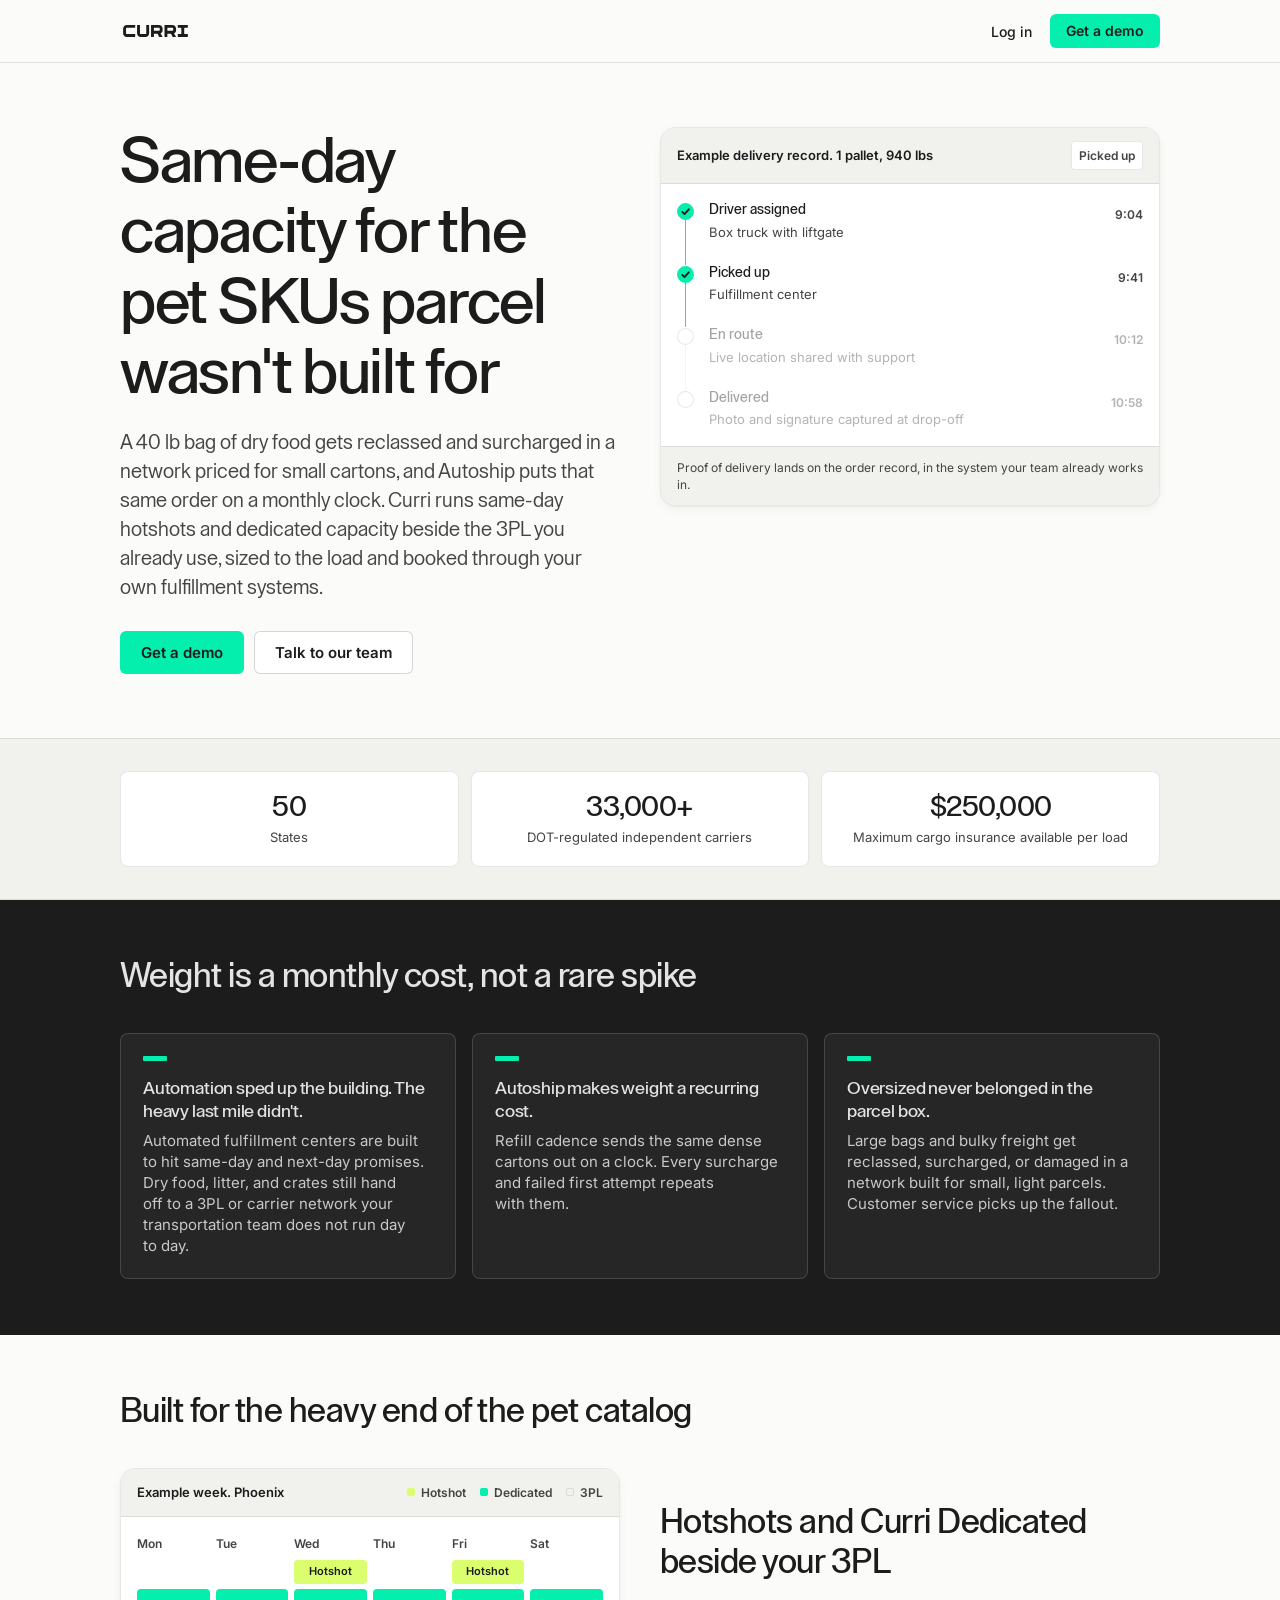
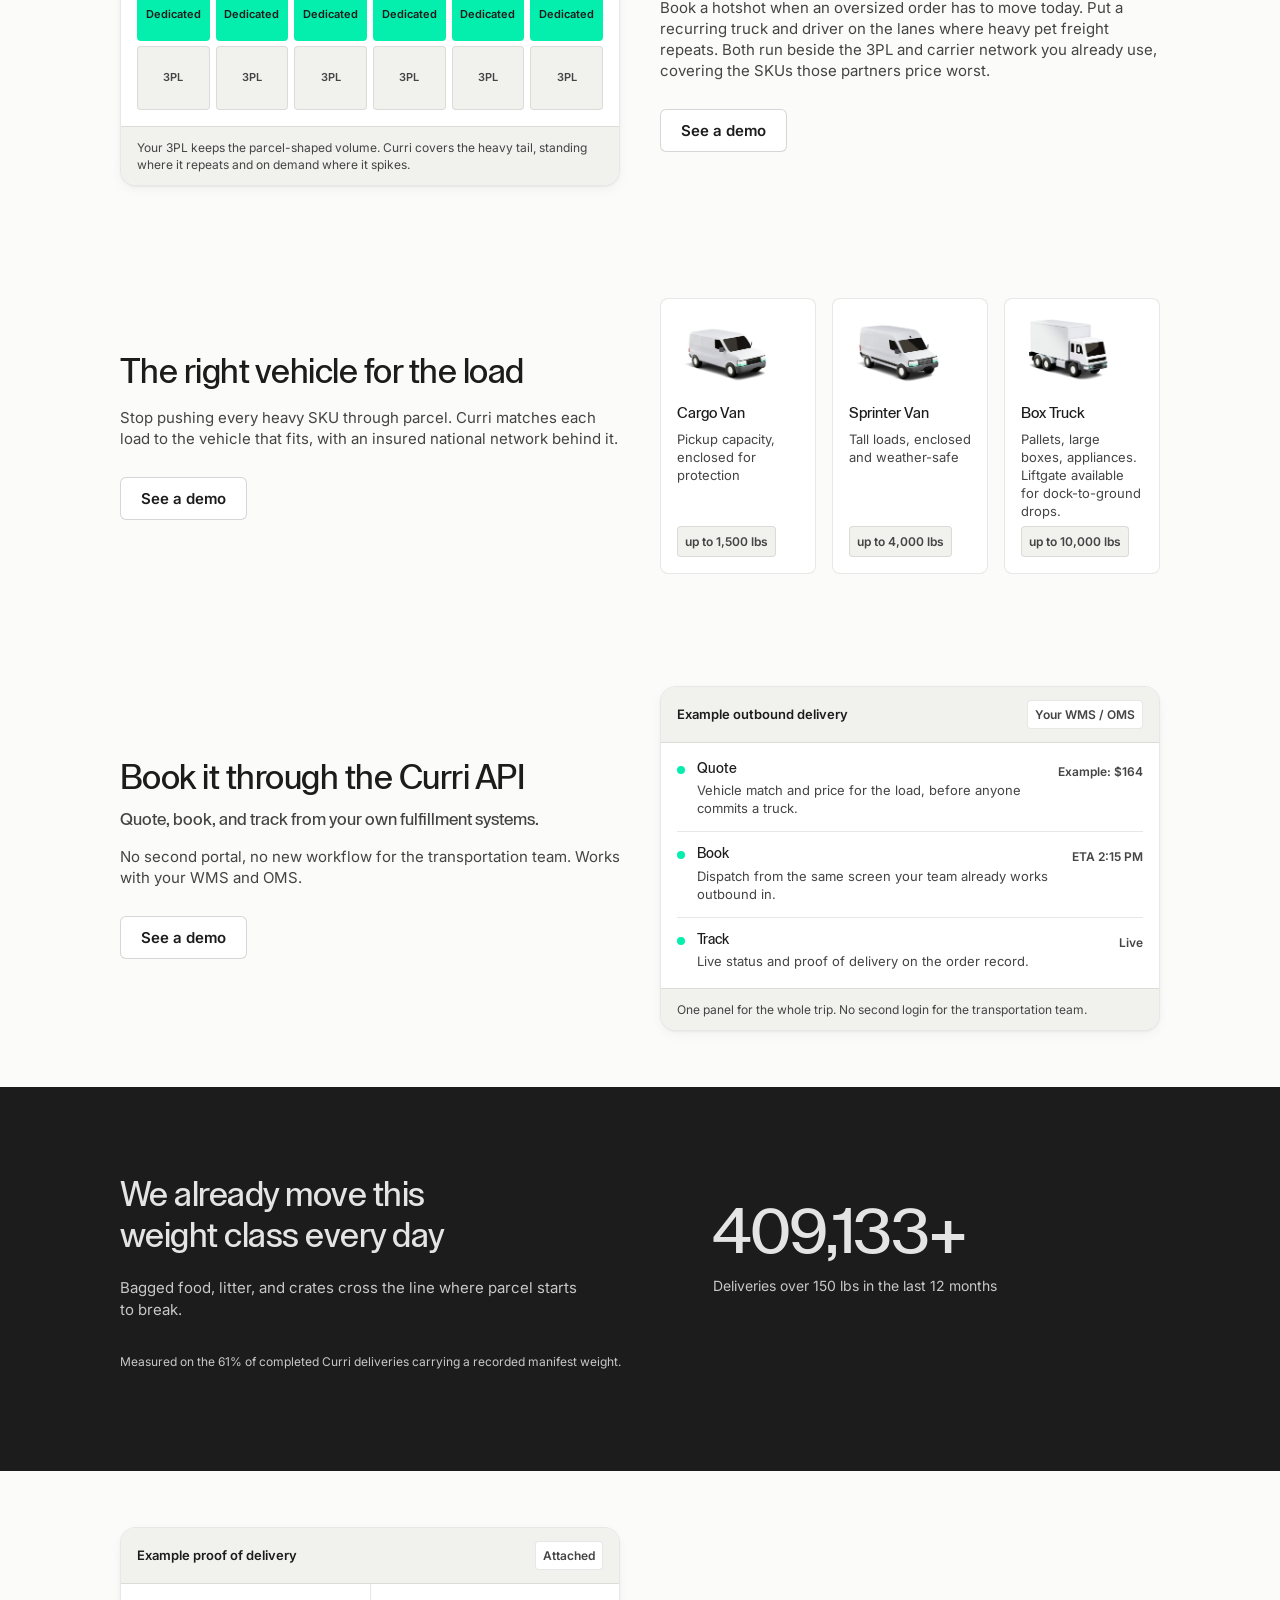
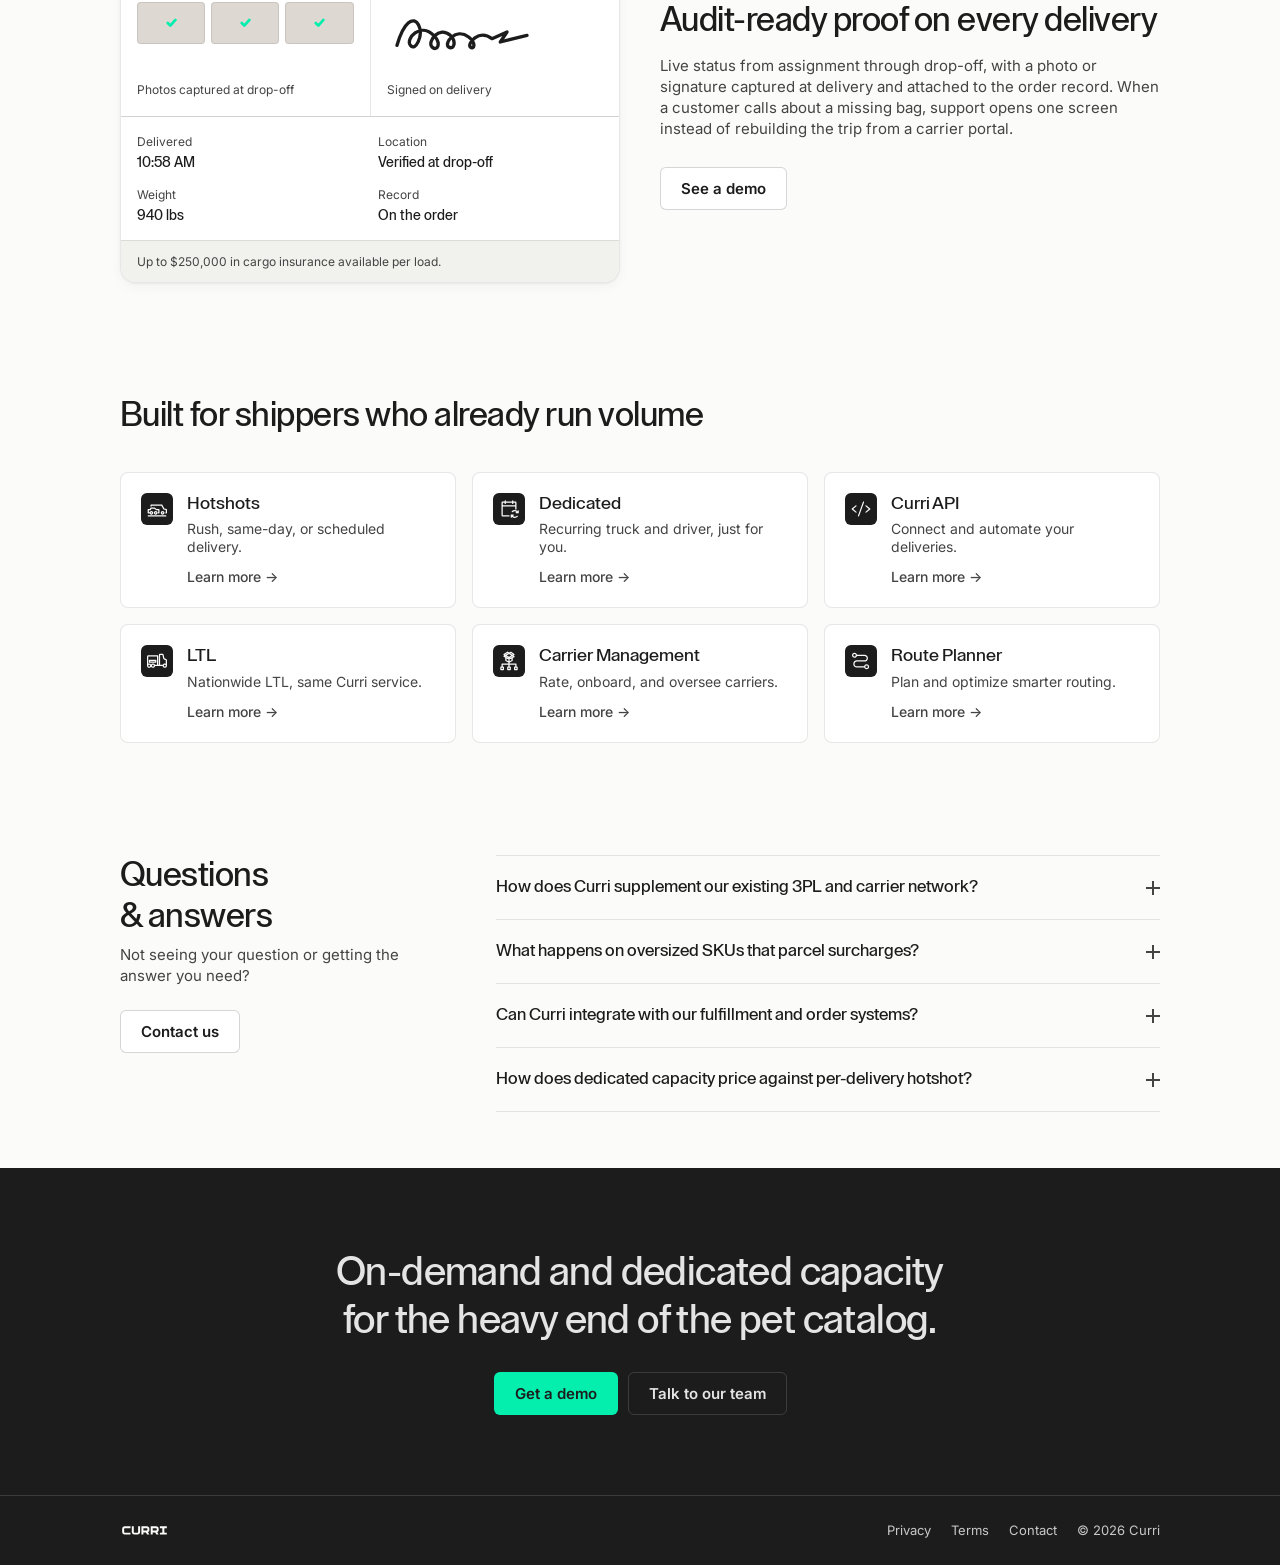
==== commit 1903ed03: "Give the proof band room, and halve its footnote The two columns sat 40px apart, the same gutter use" ====
--- a/pet-ecommerce/index.html
+++ b/pet-ecommerce/index.html
@@ -9,7 +9,7 @@
 <link rel="preconnect" href="https://fonts.googleapis.com">
 <link rel="preconnect" href="https://fonts.gstatic.com" crossorigin>
 <link href="https://fonts.googleapis.com/css2?family=Inter:wght@400;500;600&display=swap" rel="stylesheet">
-<link rel="stylesheet" href="../assets/curri.css?v=9">
+<link rel="stylesheet" href="../assets/curri.css?v=10">
 <script>document.documentElement.classList.add('js');</script>
 </head>
 <body>
@@ -248,8 +248,8 @@
   </section>
 
   <section class="on-dark">
-    <div class="wrap section">
-      <div class="split">
+    <div class="wrap section proof-band">
+      <div class="split proof-split">
         <div class="split-copy reveal">
           <h2 class="h-section">We already move this weight class every day</h2>
           <p class="proof-why">Bagged food, litter, and crates cross the line where parcel starts to break.</p>
@@ -262,7 +262,7 @@
         </div>
       </div>
 
-      <p class="footnote reveal" data-reveal-delay="200">Curri network data, last twelve months. Weight figures cover the 61% of completed deliveries carrying a recorded manifest weight.</p>
+      <p class="footnote reveal" data-reveal-delay="200">Measured on the 61% of completed Curri deliveries carrying a recorded manifest weight.</p>
     </div>
   </section>
 
@@ -428,6 +428,6 @@
 
 </main>
 
-<script src="../assets/curri.js?v=9"></script>
+<script src="../assets/curri.js?v=10"></script>
 </body>
 </html>
--- a/assets/curri.css
+++ b/assets/curri.css
@@ -726,6 +726,27 @@
 }
 
 /* Weight-class proof */
+/* The proof band is punctuation between two light sections, so it carries more
+ * vertical air than a standard section. */
+.proof-band {
+  padding-top: 88px;
+  padding-bottom: 88px;
+}
+
+/* A 64px figure sitting 40px from a headline reads as crowding rather than as
+ * a pair, and the figure needs far less width than the copy beside it. Wider
+ * gutter, and the columns split in the copy's favour. Row gap stays at 40px so
+ * the stacked layout below 900px is unaffected. */
+.proof-split {
+  gap: 40px 80px;
+}
+
+@media (min-width: 900px) {
+  .proof-split {
+    grid-template-columns: 1.15fr 1fr;
+  }
+}
+
 /* The figure owns the split's second column, so it no longer needs the narrow
  * measure that used to keep it clear of the copy stacked above it. */
 .proof-lead .n {
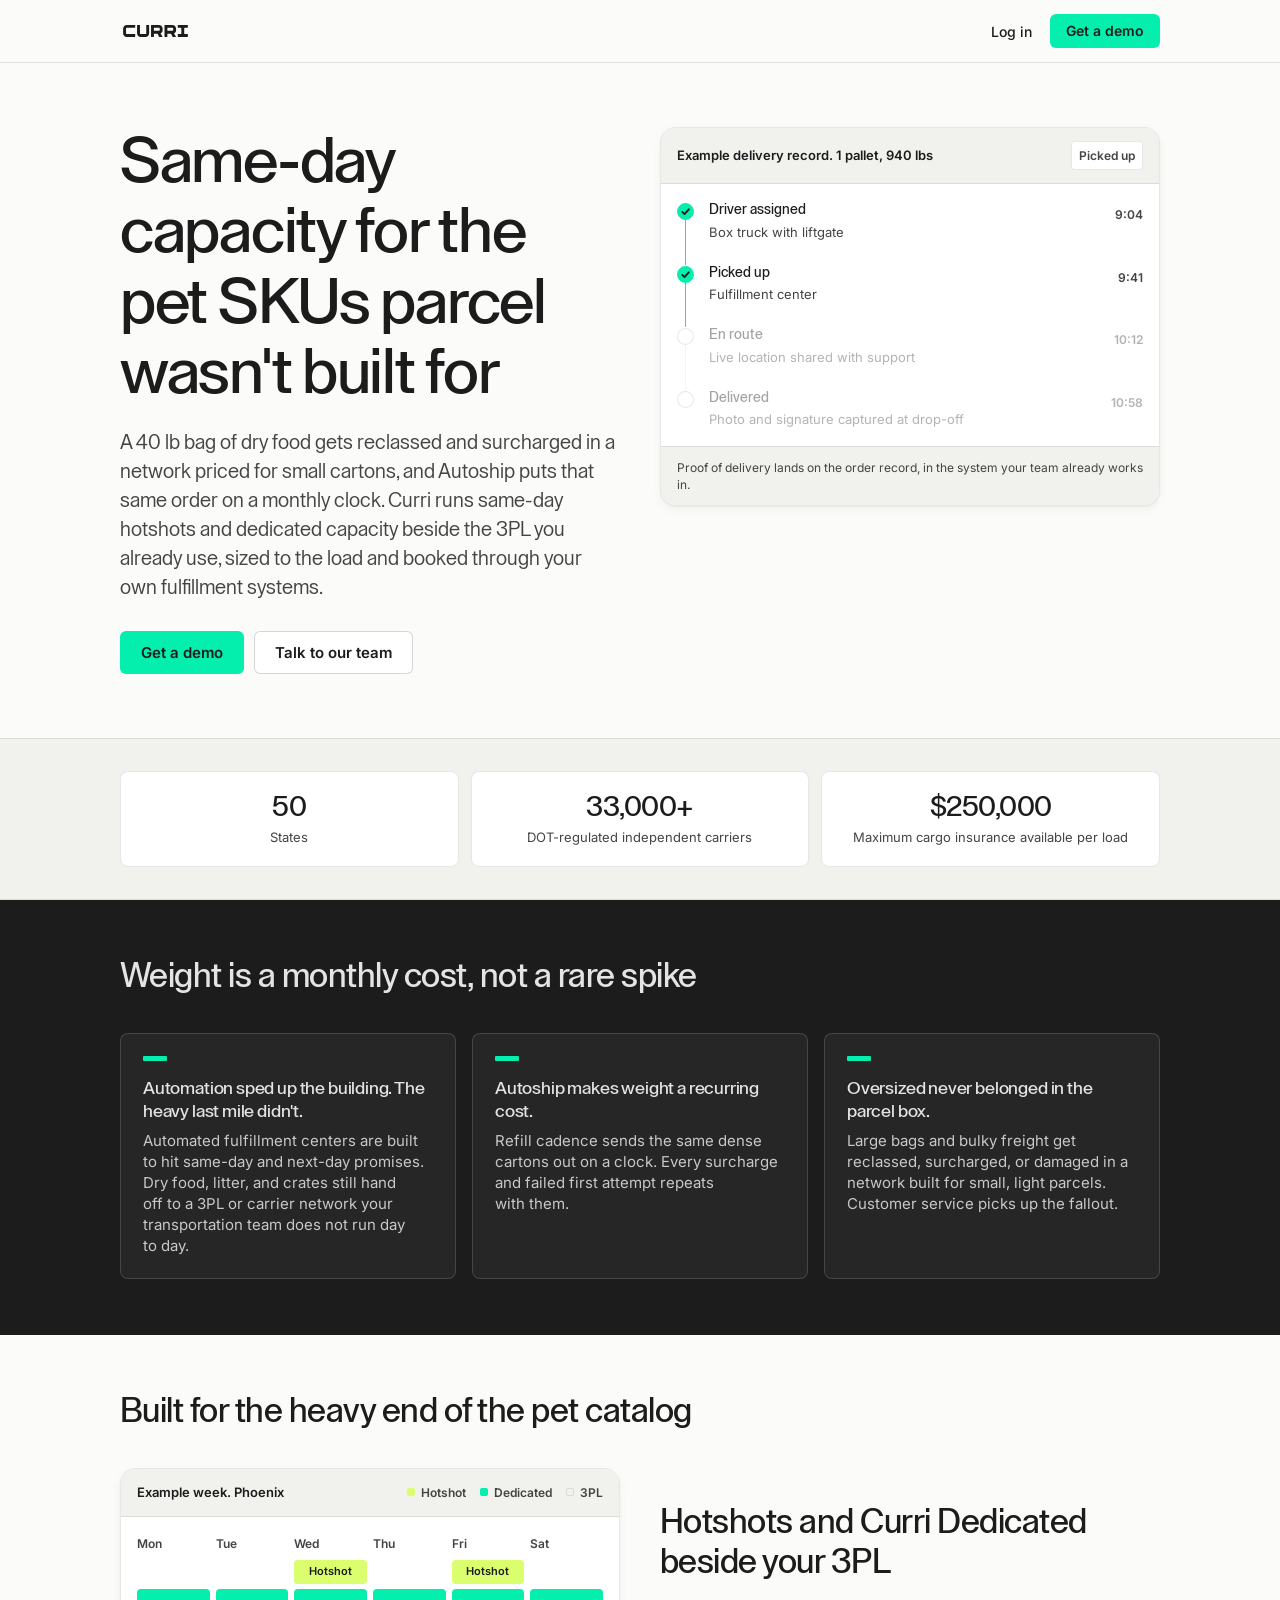
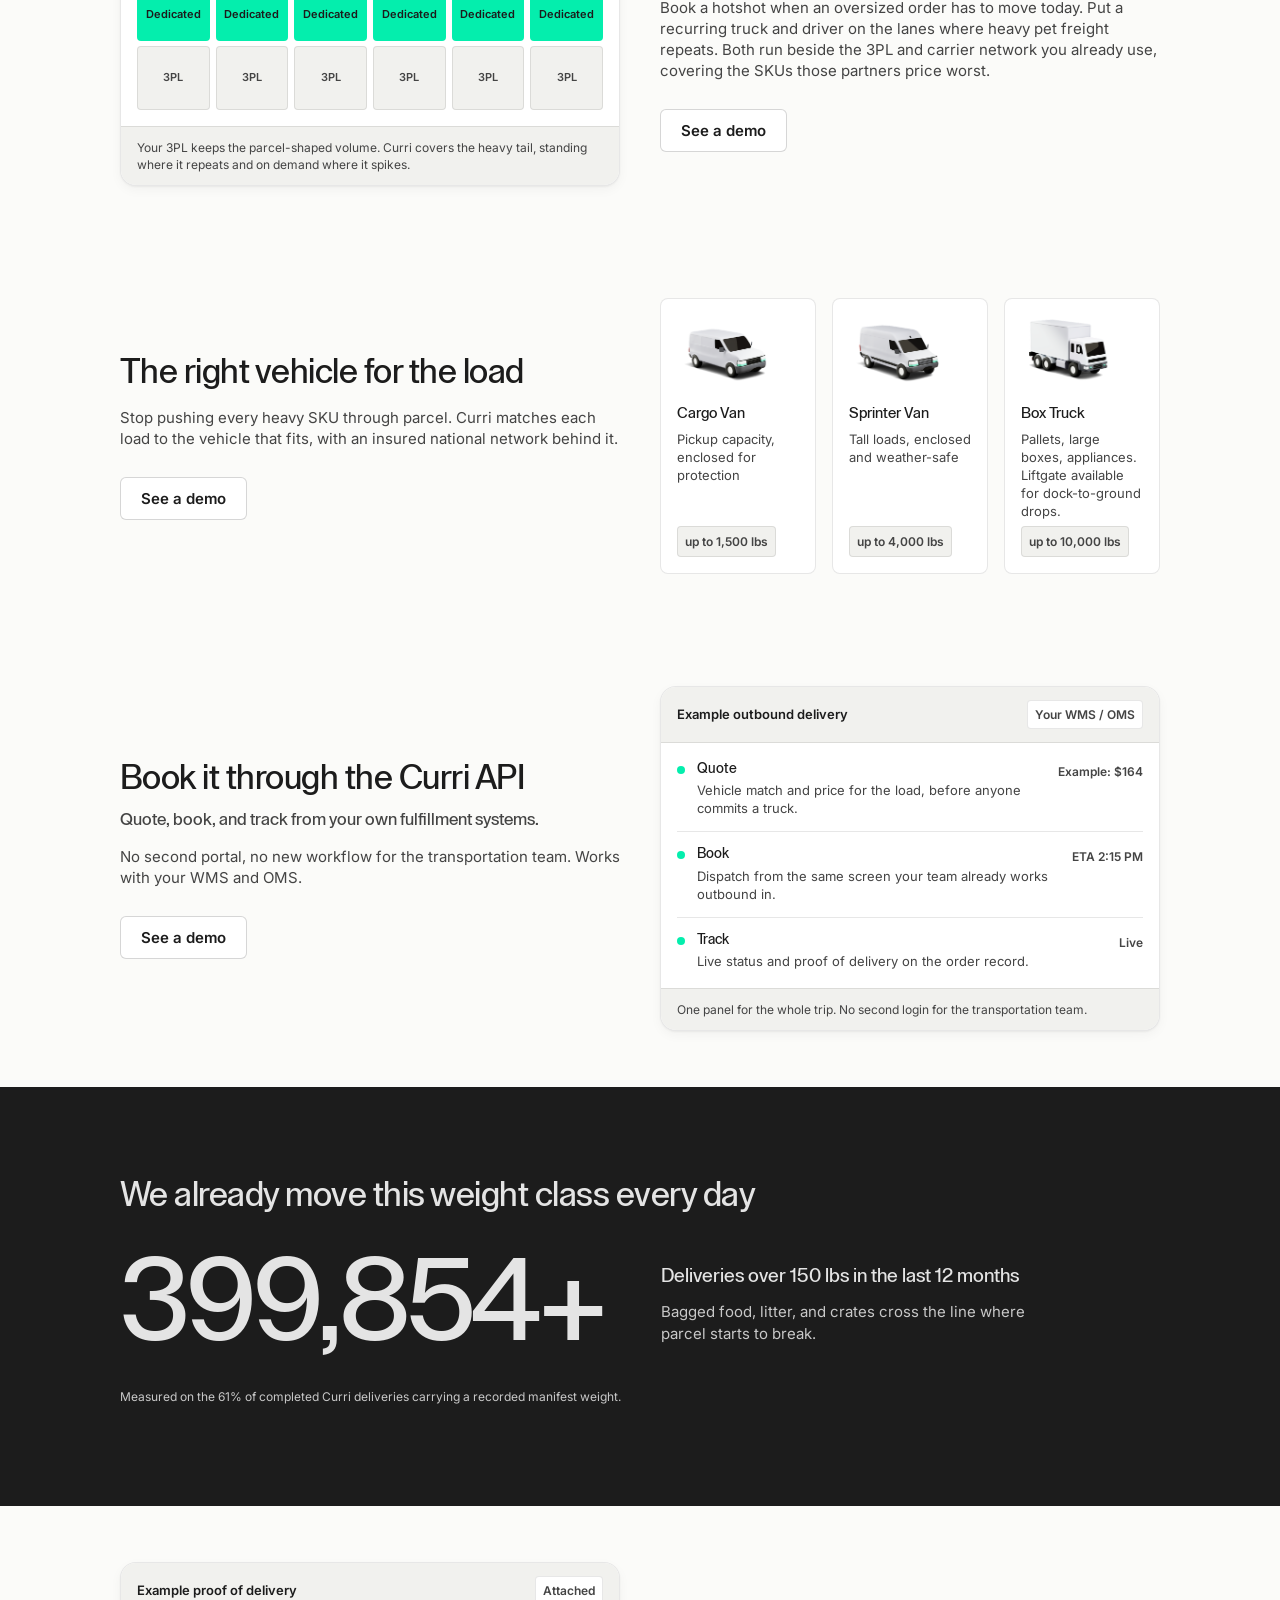
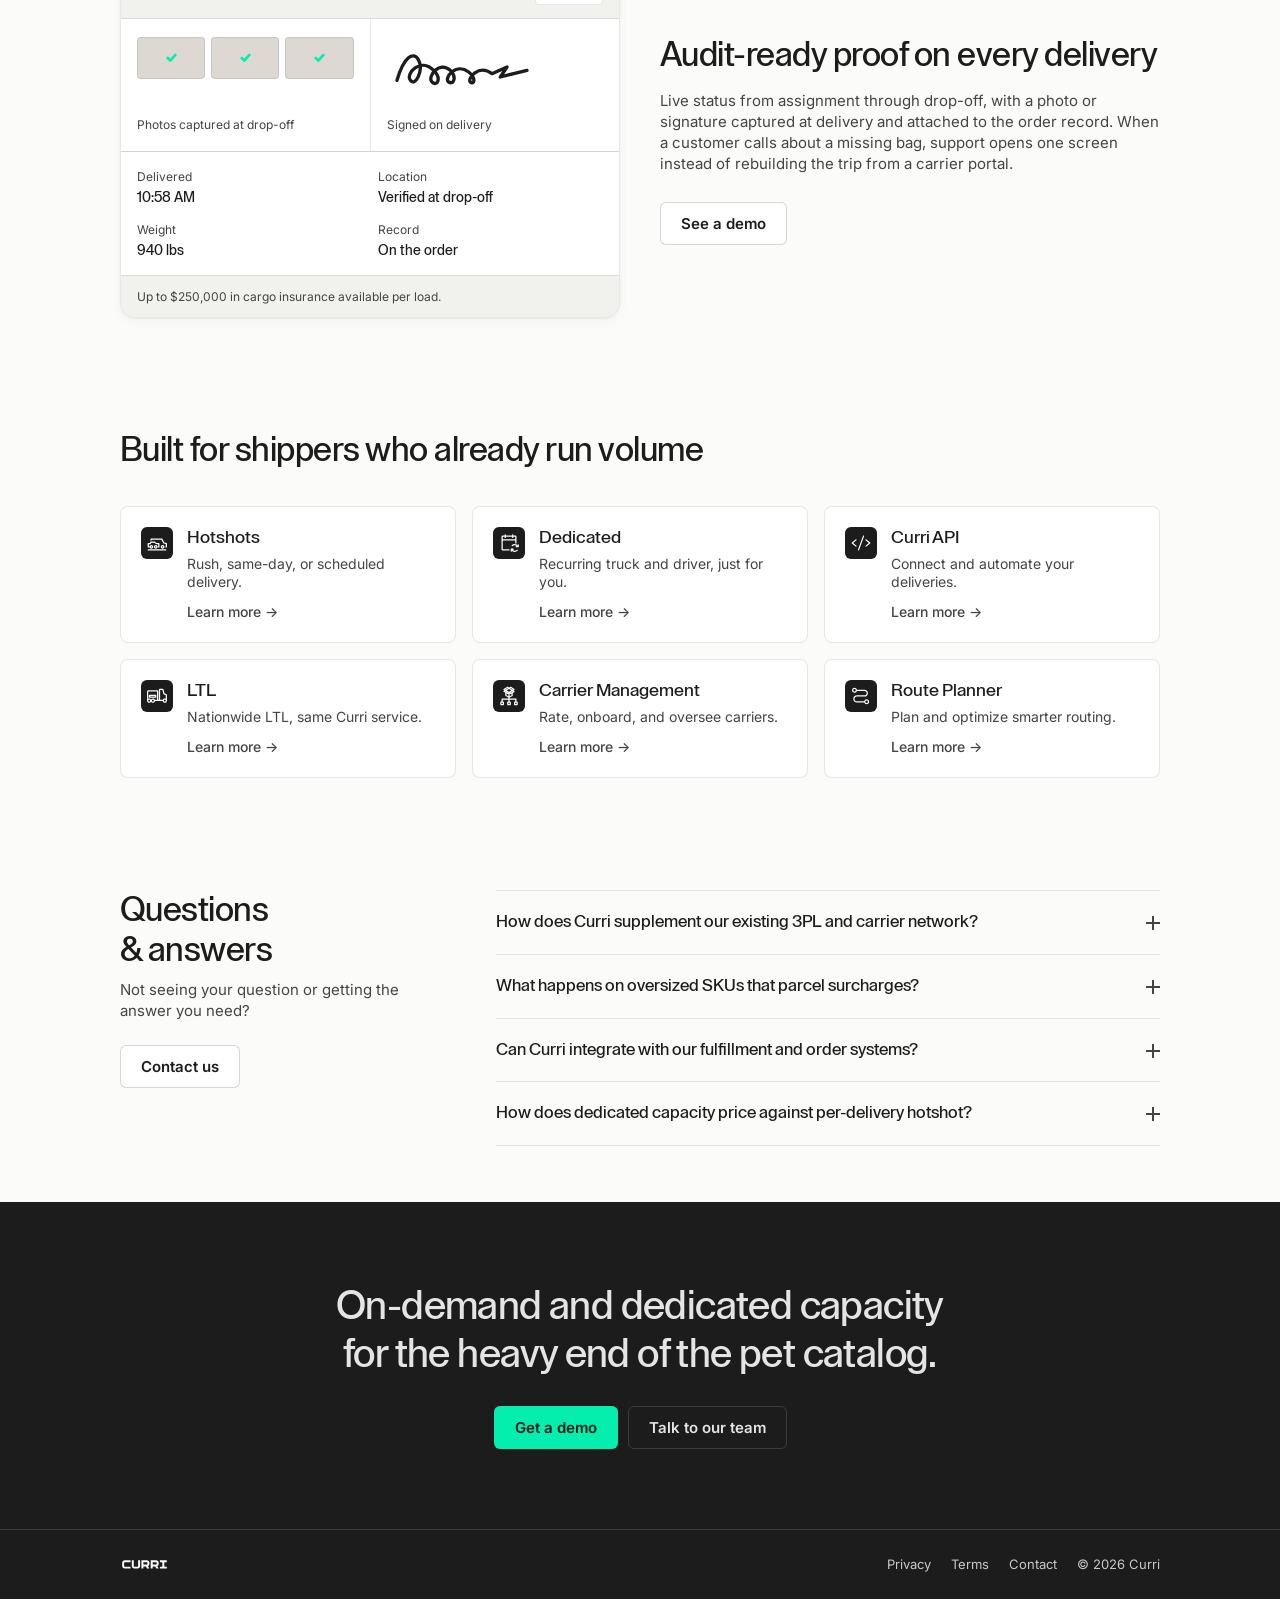
==== commit 3bc52900: "Let the number carry the proof band Three passes of spacing did not fix this because spacing was not" ====
--- a/pet-ecommerce/index.html
+++ b/pet-ecommerce/index.html
@@ -9,7 +9,7 @@
 <link rel="preconnect" href="https://fonts.googleapis.com">
 <link rel="preconnect" href="https://fonts.gstatic.com" crossorigin>
 <link href="https://fonts.googleapis.com/css2?family=Inter:wght@400;500;600&display=swap" rel="stylesheet">
-<link rel="stylesheet" href="../assets/curri.css?v=10">
+<link rel="stylesheet" href="../assets/curri.css?v=11">
 <script>document.documentElement.classList.add('js');</script>
 </head>
 <body>
@@ -249,20 +249,17 @@
 
   <section class="on-dark">
     <div class="wrap section proof-band">
-      <div class="split proof-split">
-        <div class="split-copy reveal">
-          <h2 class="h-section">We already move this weight class every day</h2>
+      <h2 class="h-section reveal">We already move this weight class every day</h2>
+
+      <div class="proof-figure reveal" data-reveal-delay="80">
+        <div class="n" data-countup>425,000+</div>
+        <div class="proof-figure-copy">
+          <p class="l">Deliveries over 150 lbs in the last 12 months</p>
           <p class="proof-why">Bagged food, litter, and crates cross the line where parcel starts to break.</p>
         </div>
-        <div class="split-media reveal" data-reveal-delay="100">
-          <div class="proof-lead">
-            <div class="n" data-countup>425,000+</div>
-            <div class="l">Deliveries over 150 lbs in the last 12 months</div>
-          </div>
-        </div>
-      </div>
-
-      <p class="footnote reveal" data-reveal-delay="200">Measured on the 61% of completed Curri deliveries carrying a recorded manifest weight.</p>
+      </div>
+
+      <p class="footnote reveal" data-reveal-delay="160">Measured on the 61% of completed Curri deliveries carrying a recorded manifest weight.</p>
     </div>
   </section>
 
@@ -428,6 +425,6 @@
 
 </main>
 
-<script src="../assets/curri.js?v=10"></script>
+<script src="../assets/curri.js?v=11"></script>
 </body>
 </html>
--- a/assets/curri.css
+++ b/assets/curri.css
@@ -733,35 +733,46 @@
   padding-bottom: 88px;
 }
 
-/* A 64px figure sitting 40px from a headline reads as crowding rather than as
- * a pair, and the figure needs far less width than the copy beside it. Wider
- * gutter, and the columns split in the copy's favour. Row gap stays at 40px so
- * the stacked layout below 900px is unaffected. */
-.proof-split {
-  gap: 40px 80px;
+/* The band carries a single fact, so the number is the section rather than an
+ * item inside it. At body scale it read as one more small text block on a lot
+ * of black; at display scale it fills the band on its own and the words sit
+ * against it. */
+.proof-figure {
+  margin-top: 36px;
+  display: grid;
+  grid-template-columns: 1fr;
+  gap: 20px;
+  align-items: center;
 }
 
 @media (min-width: 900px) {
-  .proof-split {
-    grid-template-columns: 1.15fr 1fr;
-  }
-}
-
-/* The figure owns the split's second column, so it no longer needs the narrow
- * measure that used to keep it clear of the copy stacked above it. */
-.proof-lead .n {
+  .proof-figure {
+    grid-template-columns: auto 1fr;
+    gap: 56px;
+  }
+}
+
+.proof-figure .n {
   font-family: var(--font-display);
   font-weight: 500;
-  font-size: clamp(44px, 5vw, 64px);
-  line-height: 1.05;
-  letter-spacing: -0.025em;
-}
-
-.proof-lead .l {
-  margin-top: 8px;
-  font-size: 14px;
-  line-height: 20px;
-  color: var(--text-body-dark);
+  font-size: clamp(48px, 9vw, 120px);
+  line-height: 0.9;
+  letter-spacing: -0.035em;
+  white-space: nowrap;
+}
+
+.proof-figure-copy {
+  max-width: 44ch;
+}
+
+/* The label graduates from caption to statement now that it is the only copy
+ * holding the right of the figure. */
+.proof-figure .l {
+  margin: 0;
+  font-family: var(--font-display);
+  font-weight: 500;
+  font-size: clamp(17px, 1.5vw, 20px);
+  line-height: 1.35;
 }
 
 .footnote {
@@ -960,7 +971,7 @@
 }
 
 .proof-why {
-  margin: 20px 0 0;
+  margin: 12px 0 0;
   max-width: 52ch;
   font-size: 15px;
   line-height: 22px;
